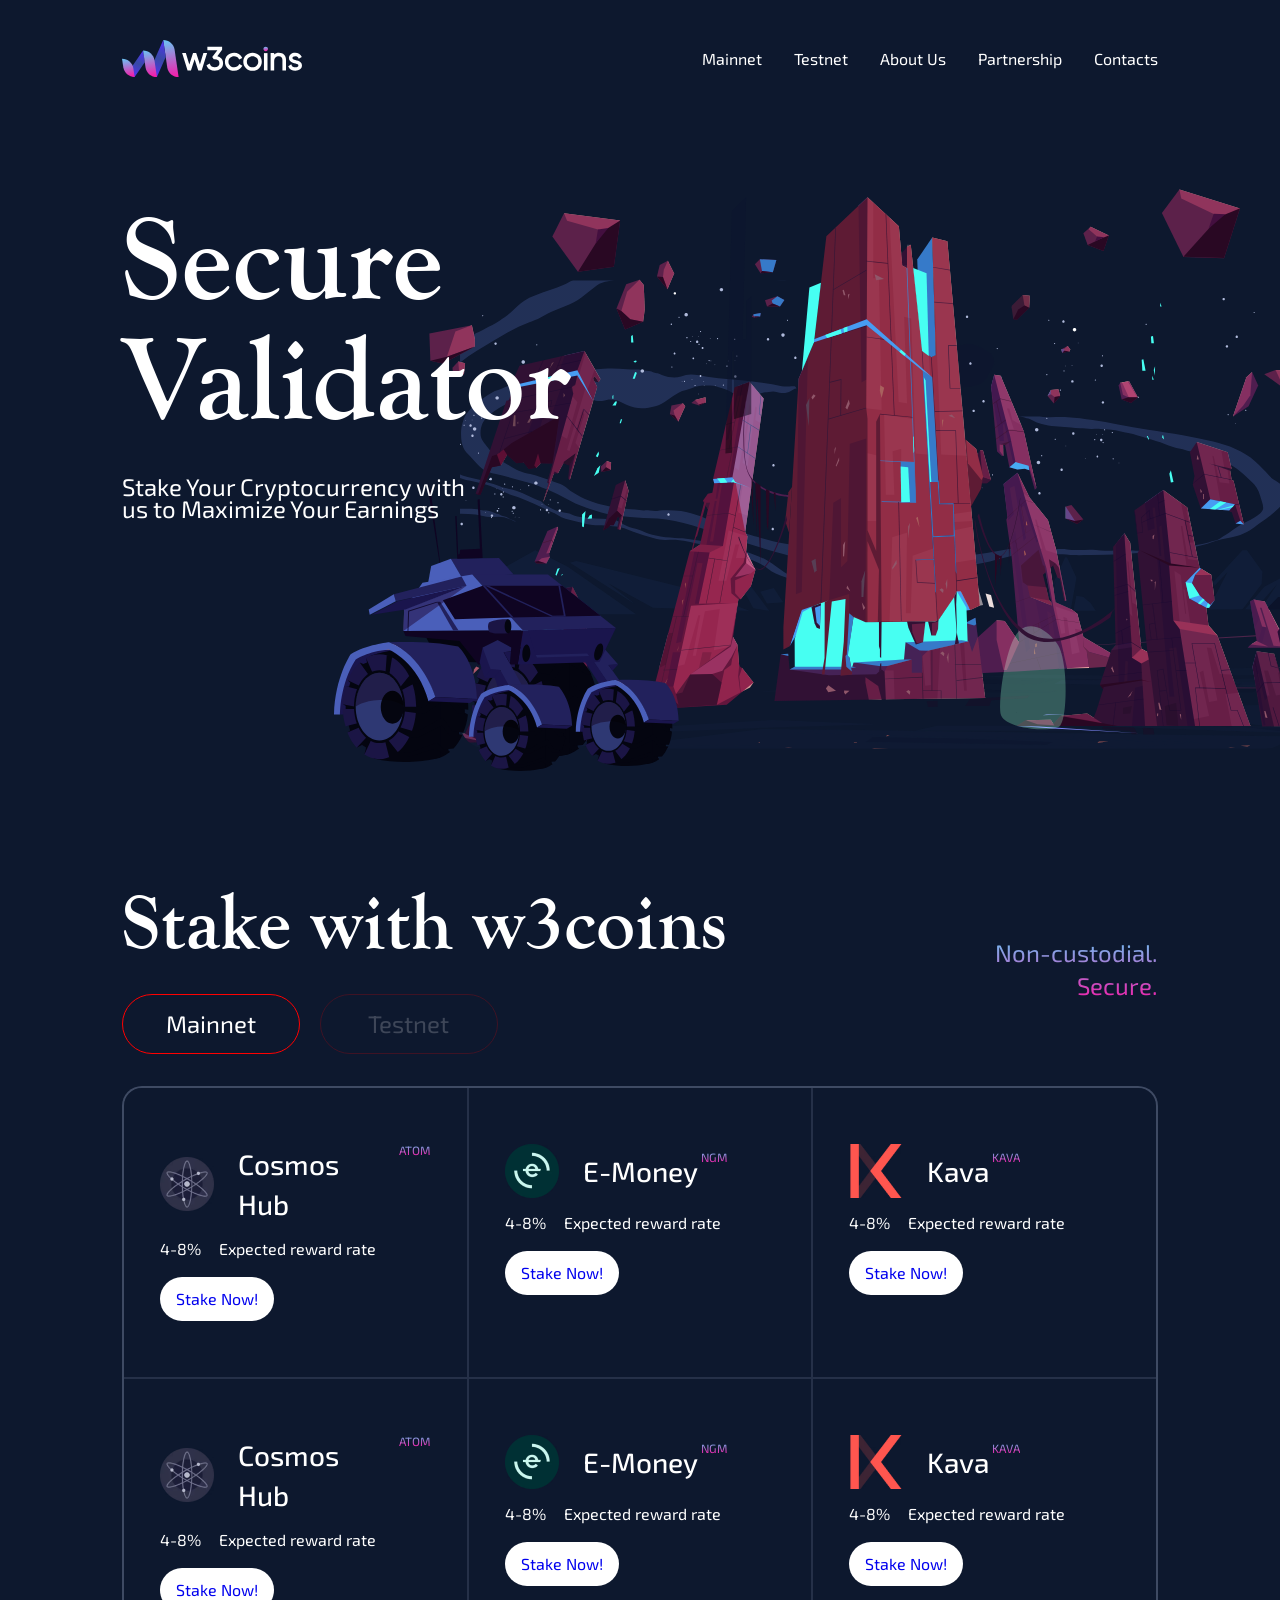
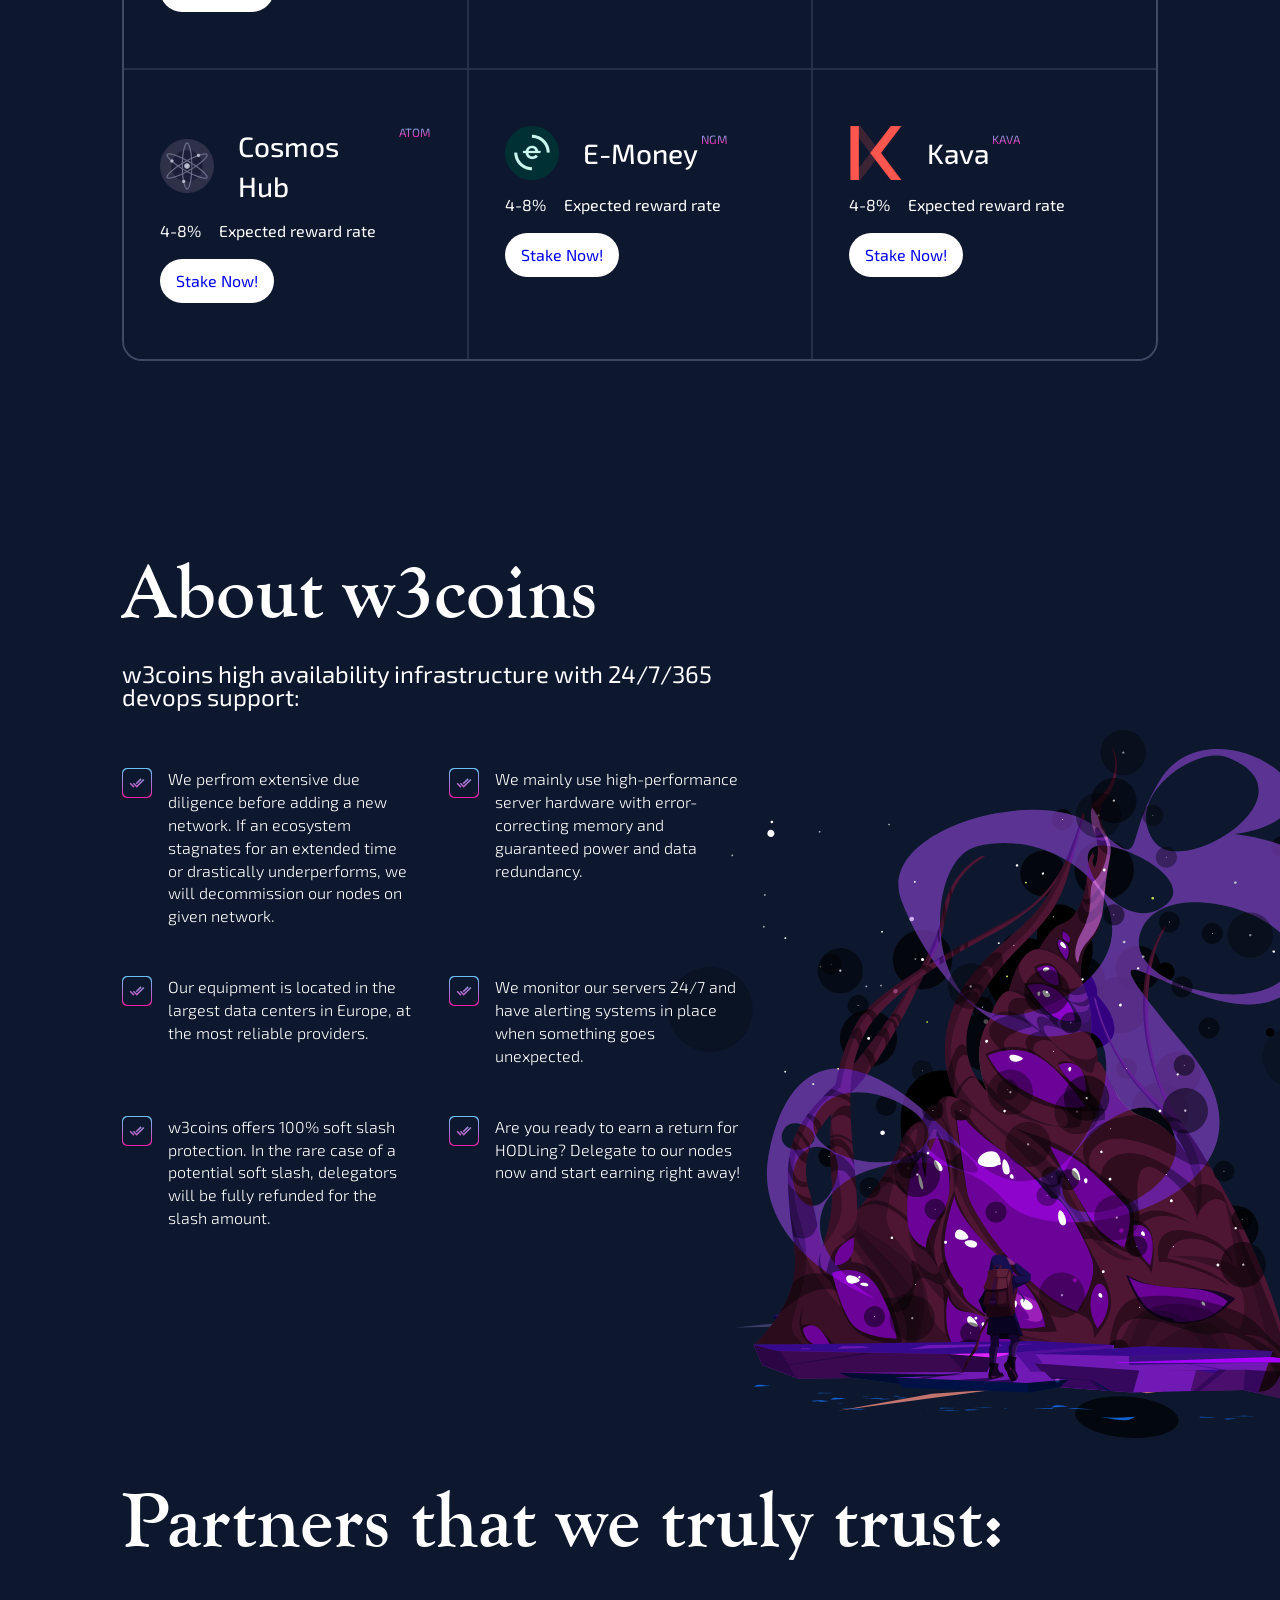
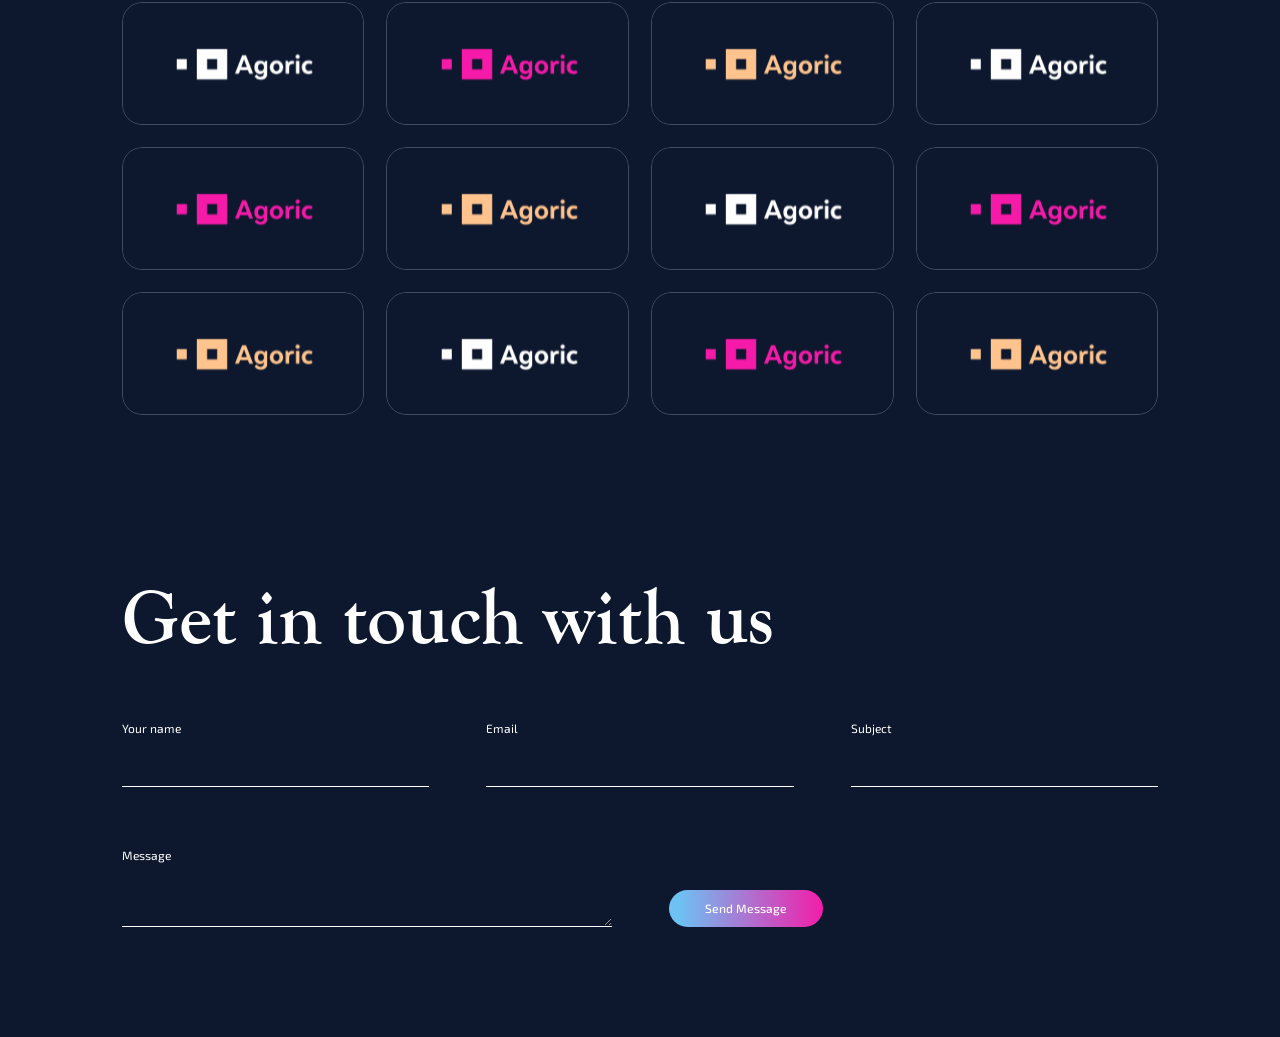
==== index.html @ c24abcc5 "first commit" ====
<!DOCTYPE html>
<html lang="en">

<head>
  <meta charset="UTF-8">
  <meta http-equiv="X-UA-Compatible" content="IE=edge">
  <meta name="viewport" content="width=device-width, initial-scale=1.0">
  <title>w3Coins</title>

  <link rel="stylesheet" href="css/reset.css" />
  <link rel="stylesheet" href="https://unpkg.com/swiper/swiper-bundle.min.css" />
  <link rel="stylesheet" href="css/fonts.css" />
  <link rel="stylesheet" href="css/styles.css" />

  <script defer src="https://unpkg.com/swiper/swiper-bundle.min.js"></script>
  <script defer src="https://cdnjs.cloudflare.com/ajax/libs/gsap/3.11.3/gsap.min.js"></script>
  <script defer src="js/script.js"></script>
</head>

<body>
  <header class="header">
    <div class="_container">
      <div class="header__wrapper">
        <div class="header__item">
          <a href="#" class="logo-link header__logo">
            <img src="./assets/img/logo.svg" alt="logo">
          </a>
        </div>

        <div class="header__item">
          <button class="menu-burger popup-open" data-popup="_popup-menu">
            <span></span>
          </button>

          <nav class="menu">
            <ul class="menu__list">
              <li>
                <a href="#" class="menu__item">
                  Mainnet
                </a>
              </li>
              <li>
                <a href="#" class="menu__item">
                  Testnet
                </a>
              </li>
              <li>
                <a href="#" class="menu__item">
                  About Us
                </a>
              </li>
              <li>
                <a href="#" class="menu__item">
                  Partnership
                </a>
              </li>
              <li>
                <a href="#" class="menu__item">
                  Contacts
                </a>
              </li>
            </ul>
          </nav>
        </div>
      </div>

      <div class="popup popup-burger _popup-menu" data-popupname="_popup-menu" aria-modal="true" role="dialog">
        <div class="popup__scroll">
          <div class="popup__wrapper">
            <button class="popup__close">
              <img src="./assets/img/label-close.svg" alt="close">
            </button>
            <div class="popup__content">
              <nav class="menu menu__mobile">
                <ul class="menu__list">
                  <li>
                    <a href="#" class="menu__item">
                      Mainnet
                    </a>
                  </li>
                  <li>
                    <a href="#" class="menu__item">
                      Testnet
                    </a>
                  </li>
                  <li>
                    <a href="#" class="menu__item">
                      About Us
                    </a>
                  </li>
                  <li>
                    <a href="#" class="menu__item">
                      Partnership
                    </a>
                  </li>
                  <li>
                    <a href="#" class="menu__item">
                      Contacts
                    </a>
                  </li>
                </ul>
              </nav>
            </div>
          </div>
        </div>
      </div>
    </div>
  </header>

  <section class="banner">
    <div class="banner-img">
      <div class="banner-img__rover">
        <svg width="1917" height="459" viewBox="0 0 1917 459" fill="none" xmlns="http://www.w3.org/2000/svg">
          <g id="moon-rover">
            <g id="machine">
              <path id="Vector"
                d="M328.754 234.2C358.332 234.2 382.092 268.142 382.092 309.843C382.092 311.459 382.092 312.914 382.092 314.207L377.243 313.722V319.54L381.607 321.48C380.637 330.693 378.698 339.421 375.304 347.664L368.515 347.179V350.573L373.849 351.058L372.879 352.998C369.485 359.786 365.606 365.605 361.242 370.939L353.484 371.424V373.848L355.423 376.272C347.665 382.576 338.452 385.97 328.754 385.97C320.996 385.97 313.723 383.546 306.934 379.182C304.995 378.212 303.217 376.919 301.601 375.303C293.357 368.029 286.569 358.331 282.205 346.209C281.235 344.27 280.427 342.169 279.781 339.906C277.356 330.693 275.416 320.51 275.416 309.843C275.416 268.142 299.661 234.2 328.754 234.2Z"
                fill="#040510" />
              <path id="Vector_2"
                d="M341.361 384.032C341.361 384.032 297.721 397.124 244.869 385.001L239.05 236.626C239.05 236.626 290.448 215.291 341.361 236.141V384.032Z"
                fill="#040510" />
              <path id="Vector_3"
                d="M200.259 306.933C200.259 297.721 201.714 288.508 204.138 280.749H208.987L210.926 275.416L207.047 272.021C211.411 261.354 217.23 252.626 224.503 246.322L229.837 248.262L235.171 246.322L233.716 239.049C240.02 235.655 246.323 234.2 253.596 234.2C282.69 234.2 306.449 268.142 306.449 309.843C306.449 352.028 282.69 385.97 253.596 385.97C245.353 385.97 238.08 383.546 231.292 379.182L233.716 368.999L227.897 366.09L220.624 369.969C214.805 363.665 210.441 355.907 207.047 347.179L210.442 344.27L208.502 337.481L204.138 338.451C203.815 338.128 203.653 337.805 203.653 337.481C201.713 330.046 200.582 321.965 200.259 313.237H204.138V308.873L200.259 306.933Z"
                fill="#1B1545" />
              <path id="Vector_4"
                d="M253.596 256.991C273.962 256.991 290.448 280.751 290.448 309.844C290.448 339.422 273.962 363.182 253.596 363.182C232.746 363.182 216.26 339.422 216.26 309.844C216.26 280.751 232.746 256.991 253.596 256.991Z"
                fill="#040510" />
              <path id="Vector_5"
                d="M264.749 356.393L279.781 376.273H297.721L301.601 375.303L337.482 361.726L347.665 372.394L353.484 371.424V373.849L355.423 376.273L344.756 378.213L335.058 370.939L306.934 379.182L293.842 383.546H267.174L260.87 357.847L264.749 356.393Z"
                fill="#040510" />
              <path id="Vector_6"
                d="M279.781 339.906L280.265 339.422L300.631 345.24L309.844 344.755L345.24 325.845L359.787 346.21L368.515 347.18V350.574L373.849 351.059L372.879 352.998H355.423L343.786 337.967L309.844 354.938L296.752 354.453L282.205 346.21L277.841 343.786L279.781 339.906Z"
                fill="#040510" />
              <path id="Vector_7"
                d="M288.024 309.845H306.449L319.056 310.814L350.574 283.176L370.939 313.239L377.243 313.724V319.542L381.607 321.482L367.06 320.027L351.059 298.207L319.056 320.027L306.449 319.542L287.539 317.118L288.024 309.845Z"
                fill="#040510" />
              <path id="Vector_8"
                d="M282.205 283.176L296.267 265.235L312.753 268.629L331.179 238.566L365.121 262.326L370.94 262.811L373.849 268.629H367.06L337.482 250.689L319.056 275.903L301.601 277.842L283.66 287.055L282.205 283.176Z"
                fill="#040510" />
              <path id="Vector_9"
                d="M262.325 262.325L263.779 235.657H286.569L282.205 227.413C282.205 227.413 300.631 226.444 322.936 230.323L328.754 231.778L288.024 230.323L291.903 238.566H271.537L267.174 265.235L262.325 262.325Z"
                fill="#040510" />
              <path id="Vector_10"
                d="M229.837 248.263L235.171 246.323L233.716 239.05L243.899 262.809L239.05 265.234L224.503 246.323L229.837 248.263Z"
                fill="#040510" />
              <path id="Vector_11"
                d="M208.987 280.747L210.926 275.414L207.047 272.02L225.958 280.747L223.534 285.112L204.138 280.747H208.987Z"
                fill="#040510" />
              <path id="Vector_12"
                d="M227.897 366.09L220.624 369.969L236.625 352.998L241.959 356.392L231.292 379.182L233.716 368.999L227.897 366.09Z"
                fill="#040510" />
              <path id="Vector_13"
                d="M208.502 337.482L223.049 333.603L225.958 339.421L207.047 347.179L210.442 344.27L208.502 337.482Z"
                fill="#040510" />
              <path id="Vector_14" d="M219.169 309.843V313.237H204.138V308.873L200.259 306.934L219.169 309.843Z"
                fill="#040510" />
              <path id="Vector_15"
                d="M253.596 260.868C272.022 260.868 287.054 282.203 288.024 308.872C288.024 309.195 288.024 309.518 288.024 309.842C288.024 336.995 272.507 359.3 253.596 359.3C234.201 359.3 219.169 336.995 219.169 309.842C219.169 282.688 234.201 260.868 253.596 260.868Z"
                fill="#2E3873" />
              <path id="Vector_16"
                d="M253.596 262.811C271.537 262.811 286.569 283.661 286.569 309.845C286.569 336.029 271.537 357.364 253.596 357.364C235.171 357.364 220.139 336.029 220.139 309.845C220.139 283.661 235.171 262.811 253.596 262.811Z"
                fill="#2E3873" />
              <path id="Vector_17"
                d="M272.022 287.055C281.235 287.055 288.994 297.722 288.994 310.814C288.994 323.906 281.235 335.059 272.022 335.059C262.81 335.059 255.051 323.906 255.051 310.814C255.051 297.722 262.81 287.055 272.022 287.055Z"
                fill="#040510" />
              <path id="Vector_18" style="mix-blend-mode:screen" opacity="0.5"
                d="M279.296 331.661L268.143 351.056C268.143 351.056 249.233 366.088 231.292 343.783L262.325 330.206C262.325 330.206 267.174 336.025 279.296 331.661Z"
                fill="url(#paint0_linear_5_2721)" />
              <g id="Vector_19" style="mix-blend-mode:multiply" opacity="0.5">
                <path
                  d="M253.596 260.868C272.022 260.868 287.054 282.203 288.024 308.872C287.054 307.902 276.386 299.174 253.596 300.144C229.352 301.114 219.169 309.842 219.169 309.842C219.169 282.688 234.201 260.868 253.596 260.868Z"
                  fill="#68134A" />
              </g>
              <path id="Vector_20" d="M185.227 127.041L169.711 100.372L239.535 99.4023L260.87 123.162L185.227 127.041Z"
                fill="#22215C" />
              <path id="Vector_21" d="M185.227 127.042L136.739 134.8L141.103 111.04L169.711 100.373L185.227 127.042Z"
                fill="#4A5FBA" />
              <path id="Vector_22"
                d="M399.548 283.66L360.272 225.959L384.516 221.595L412.64 254.082L398.578 254.567L418.944 283.175L399.548 283.66Z"
                fill="#22215C" />
              <path id="Vector_23" d="M371.909 241.474L398.578 281.234L386.456 284.144L360.272 243.898L371.909 241.474Z"
                fill="#1A154D" />
              <path id="Vector_24" d="M412.64 254.083L404.397 262.811L398.578 254.568L412.64 254.083Z" fill="#1A154D" />
              <path id="Vector_25"
                d="M267.658 287.052L290.933 315.175L202.683 334.086C213.351 274.929 267.658 287.052 267.658 287.052Z"
                fill="url(#paint1_linear_5_2721)" />
              <path id="Vector_26" d="M197.834 213.352L207.047 250.688L151.77 248.748L134.314 215.291L197.834 213.352Z"
                fill="#040510" />
              <path id="Vector_27" d="M274.447 204.625L200.744 123.164H310.814L409.246 200.746L274.447 204.625Z"
                fill="#22215C" />
              <path id="Vector_28"
                d="M274.447 204.625L100.857 205.11L101.827 174.077L128.495 135.286L200.744 123.164L274.447 204.625Z"
                fill="#4A5FBA" />
              <path id="Vector_29" d="M409.246 200.745L385.486 250.204L266.689 254.083L274.447 204.624L409.246 200.745Z"
                fill="#1A154D" />
              <path id="Vector_30"
                d="M100.857 205.108L274.447 204.623L266.689 254.082H209.472L182.318 219.655L103.766 212.381L100.857 205.108Z"
                fill="#0F0422" />
              <path id="Vector_31"
                d="M218.685 254.081L215.775 229.352L237.595 218.199L257.476 229.352L255.536 254.081H218.685Z"
                fill="#040510" />
              <path id="Vector_32"
                d="M220.624 296.268C230.807 290.449 256.991 290.934 256.991 290.934L241.959 358.818H202.683C200.259 340.392 210.442 301.601 220.624 296.268Z"
                fill="#1A154D" />
              <path id="Vector_33"
                d="M298.206 296.265C319.056 296.265 336.513 320.509 336.513 351.057C336.513 352.027 336.513 352.997 336.513 353.966L332.633 353.481V357.361L336.027 358.815C335.058 365.604 333.603 371.907 331.179 377.726H326.815V380.15L330.209 380.635L329.724 381.605C327.461 386.454 324.552 390.818 320.996 394.697L315.662 395.182V396.637L317.117 398.576C311.298 402.94 304.995 405.364 298.206 405.364C292.388 405.364 287.054 403.91 282.205 400.516C280.912 399.869 279.619 398.899 278.326 397.606C272.507 392.757 267.658 385.484 264.264 376.756C263.618 375.463 263.133 374.008 262.809 372.392C260.87 365.604 259.415 358.33 259.415 351.057C259.415 320.509 276.871 296.265 298.206 296.265Z"
                fill="#040510" />
              <path id="Vector_34"
                d="M306.934 403.914C306.934 403.914 275.416 413.612 237.595 404.884L233.231 298.208C233.231 298.208 270.083 282.692 306.934 297.723V403.914Z"
                fill="#040510" />
              <path id="Vector_35"
                d="M205.108 348.633C205.431 341.844 206.401 335.541 208.017 329.722H211.896L213.351 325.843L210.442 323.418C213.351 315.66 217.715 309.357 223.049 304.993L226.928 306.447L230.322 304.993L229.837 299.659C234.04 297.396 238.565 296.265 243.414 296.265C264.749 296.265 282.205 320.509 282.205 351.057C282.205 381.12 264.749 405.364 243.414 405.364C238.08 405.364 232.746 403.91 227.897 400.516L229.837 393.242L225.473 391.303L220.139 394.212C215.775 389.363 212.866 384.029 209.957 377.726L212.866 375.786L211.411 370.452L208.017 371.422C208.017 371.099 208.017 370.776 208.017 370.452C206.401 364.957 205.431 359.139 205.108 352.997H208.017V349.602L205.108 348.633Z"
                fill="#1B1545" />
              <path id="Vector_36"
                d="M243.414 312.753C258.446 312.753 270.083 329.724 270.083 351.059C270.083 371.909 258.446 388.88 243.414 388.88C228.867 388.88 216.745 371.909 216.745 351.059C216.745 329.724 228.867 312.753 243.414 312.753Z"
                fill="#040510" />
              <path id="Vector_37"
                d="M251.657 384.032L262.809 398.579H275.416L278.326 397.609L304.025 388.396L311.298 395.67L315.662 395.185V396.639L317.117 398.579L309.359 400.033L302.085 394.7L282.205 400.518L272.507 403.913H253.596L249.233 385.487L251.657 384.032Z"
                fill="#040510" />
              <path id="Vector_38"
                d="M262.809 372.395L263.294 371.91L277.356 375.789H284.145L309.844 362.212L320.026 377.243L326.815 377.728V380.153L330.209 380.638L329.724 381.607H317.117L308.874 370.94L284.145 383.062H274.932L264.264 376.759L260.87 375.304L262.809 372.395Z"
                fill="#040510" />
              <path id="Vector_39"
                d="M268.628 351.061H282.205L290.933 351.545L313.238 331.665L328.269 353L332.633 353.485V357.364L336.027 358.819L325.36 357.849L313.723 342.333L290.933 357.849H282.205L268.143 355.909L268.628 351.061Z"
                fill="#040510" />
              <path id="Vector_40"
                d="M264.264 331.664L274.447 318.572L286.569 320.997L299.661 299.177L323.905 316.633L328.269 317.118L330.209 320.997H325.36L304.025 307.905L290.933 326.331L278.326 327.785L265.719 334.089L264.264 331.664Z"
                fill="#040510" />
              <path id="Vector_41"
                d="M249.717 316.634L251.172 297.239H267.658L264.264 291.42C264.264 291.42 277.841 290.45 293.842 293.359L298.206 294.329L268.628 293.359L271.053 299.178H256.506L253.597 318.574L249.717 316.634Z"
                fill="#040510" />
              <path id="Vector_42"
                d="M226.928 306.449L230.322 304.994L229.837 299.66L237.11 316.631L233.231 318.571L223.049 304.994L226.928 306.449Z"
                fill="#040510" />
              <path id="Vector_43"
                d="M211.896 329.724L213.351 325.845L210.442 323.421L223.534 329.724L222.079 333.119L208.017 329.724H211.896Z"
                fill="#040510" />
              <path id="Vector_44"
                d="M225.473 391.305L220.139 394.215L231.292 381.607L235.656 384.032L227.897 400.518L229.837 393.245L225.473 391.305Z"
                fill="#040510" />
              <path id="Vector_45"
                d="M211.411 370.457L221.594 368.032L223.534 371.911L209.957 377.73L212.866 375.79L211.411 370.457Z"
                fill="#040510" />
              <path id="Vector_46" d="M218.685 351.061V353.001H208.017V349.607L205.108 348.637L218.685 351.061Z"
                fill="#040510" />
              <path id="Vector_47"
                d="M243.414 315.66C256.991 315.66 268.143 330.692 268.143 349.602C268.466 350.249 268.628 350.734 268.628 351.057C268.628 370.452 257.476 386.454 243.414 386.454C229.837 386.454 218.685 370.452 218.685 351.057C218.685 331.177 229.837 315.66 243.414 315.66Z"
                fill="#2E3873" />
              <path id="Vector_48"
                d="M243.414 316.631C256.991 316.631 267.658 332.147 267.658 351.058C267.658 369.484 256.991 385 243.414 385C230.322 385 219.654 369.484 219.654 351.058C219.654 332.147 230.322 316.631 243.414 316.631Z"
                fill="#2E3873" />
              <path id="Vector_49"
                d="M256.991 334.089C263.779 334.089 269.113 341.847 269.113 351.545C269.113 360.758 263.779 368.516 256.991 368.516C250.202 368.516 244.869 360.758 244.869 351.545C244.869 341.847 250.202 334.089 256.991 334.089Z"
                fill="#040510" />
              <path id="Vector_50"
                d="M241.474 261.838L256.991 286.082L238.565 288.507L233.231 272.991H218.685L211.411 250.686L215.775 229.351L241.474 261.838Z"
                fill="#1A154D" />
              <path id="Vector_51"
                d="M326.33 286.083C326.33 286.083 344.755 304.994 345.725 342.815L302.085 340.875C302.085 340.875 287.054 297.72 253.596 283.659C279.296 282.689 300.631 282.689 326.33 286.083Z"
                fill="#22215C" />
              <path id="Vector_52"
                d="M302.085 340.876L294.812 345.24C284.629 304.509 253.596 290.933 253.596 290.933C231.292 292.872 218.685 301.6 218.685 301.6C202.199 327.784 202.683 358.817 202.683 358.817H195.895C197.35 320.026 213.836 296.266 213.836 296.266C228.867 286.084 253.596 283.659 253.596 283.659C288.508 296.266 302.085 340.876 302.085 340.876Z"
                fill="#4A5FBA" />
              <path id="Vector_53" d="M345.725 342.815L337.967 347.178L294.812 345.239L302.085 340.875L345.725 342.815Z"
                fill="#1A154D" />
              <path id="Vector_54"
                d="M253.596 283.659L241.474 261.839L227.413 260.869L215.775 229.352L237.595 218.199L257.476 229.352L256.991 234.685L246.323 236.14L272.507 283.174L253.596 283.659Z"
                fill="#22215C" />
              <path id="Vector_55" d="M241.474 261.838L233.231 272.99H218.685L227.413 260.868L241.474 261.838Z"
                fill="#1A154D" />
              <g id="Vector_56" style="mix-blend-mode:multiply" opacity="0.5">
                <path
                  d="M243.414 315.66C256.991 315.66 268.143 330.692 268.143 349.602C268.143 349.602 260.385 343.299 243.414 343.784C226.443 344.268 218.685 351.057 218.685 351.057C218.685 331.177 229.837 315.66 243.414 315.66Z"
                  fill="#68134A" />
              </g>
              <path id="Vector_57"
                d="M98.9174 226.444L131.405 265.72L8.72797 291.904C23.7595 209.473 98.9174 226.444 98.9174 226.444Z"
                fill="url(#paint2_linear_5_2721)" />
              <path id="Vector_58"
                d="M33.9423 239.048C48.0041 231.29 84.8556 232.259 84.8556 232.259L63.5207 326.328H8.72807C5.81874 301.114 20.3654 246.806 33.9423 239.048Z"
                fill="#1A154D" />
              <path id="Vector_59"
                d="M141.587 239.05C171.166 239.05 194.925 272.992 194.925 315.177C194.925 316.47 194.925 317.925 194.925 319.541L189.591 319.056V324.39L194.44 326.33C193.471 335.543 191.046 344.755 187.652 352.514L181.348 352.029V355.423L186.197 356.393L185.712 357.847C182.318 364.636 178.439 370.939 173.59 375.788L165.832 376.758V378.698L168.256 381.122C160.013 387.426 151.285 391.305 141.587 391.305C133.829 391.305 126.071 388.88 119.767 384.516C117.828 383.223 115.888 381.768 113.949 380.152C105.706 373.364 99.4021 363.181 94.5532 351.544C93.9067 349.281 93.2603 347.18 92.6138 345.24C89.7045 336.027 88.2497 325.845 88.2497 315.177C88.2497 272.992 112.009 239.05 141.587 239.05Z"
                fill="#040510" />
              <path id="Vector_60"
                d="M154.194 388.882C154.194 388.882 110.555 402.458 57.7018 390.336L51.3983 241.96C51.3983 241.96 102.796 220.14 154.194 240.991V388.882Z"
                fill="#040510" />
              <path id="Vector_61"
                d="M12.6073 311.783C13.0922 302.57 14.5467 293.842 16.9711 285.599L21.82 286.084L23.7597 280.265L19.8806 276.871C24.2446 266.688 30.0632 257.476 37.3365 251.172L42.6701 253.112L48.0041 251.172L46.5495 244.383C52.3681 240.989 59.1566 239.05 65.945 239.05C95.5232 239.05 119.283 272.992 119.283 315.177C119.283 356.878 95.5232 391.305 65.945 391.305C58.1868 391.305 50.9135 388.88 44.125 384.516L46.5495 374.334L40.7308 370.939L32.9724 374.819C27.6386 369 22.7898 361.242 19.3956 352.514L23.2746 349.604L21.3352 342.331L16.4863 343.786C16.4863 343.462 16.4863 342.977 16.4863 342.331C14.2235 334.896 12.9306 326.976 12.6073 318.571H16.9711V313.723L12.6073 311.783Z"
                fill="#1B1545" />
              <path id="Vector_62"
                d="M65.945 262.323C86.3103 262.323 103.281 285.598 103.281 315.176C103.281 344.269 86.3103 368.029 65.945 368.029C45.5797 368.029 29.0933 344.269 29.0933 315.176C29.0933 285.598 45.5797 262.323 65.945 262.323Z"
                fill="#040510" />
              <path id="Vector_63"
                d="M77.0973 361.724L92.6138 381.119L110.554 381.604L113.949 380.149L149.831 367.057L160.013 377.24L165.832 376.755V378.695L168.256 381.119L157.589 383.059L147.406 375.785L119.767 384.513L106.191 388.392H80.0066L73.7031 363.178L77.0973 361.724Z"
                fill="#040510" />
              <path id="Vector_64"
                d="M92.6138 345.241L93.0986 344.271L112.979 350.09H122.677L157.589 330.694L172.62 351.544L181.348 352.029V355.424L186.197 356.393L185.712 357.848H168.256L156.619 342.817L122.677 359.788L109.1 359.303L94.5532 351.544L90.1894 348.635L92.6138 345.241Z"
                fill="#040510" />
              <path id="Vector_65"
                d="M100.372 315.179H119.283L131.405 316.149L162.923 288.025L183.773 318.573L189.591 319.058V324.392L194.44 326.332L179.409 324.877L163.407 303.542L131.405 324.877L119.283 324.392L99.8871 321.968L100.372 315.179Z"
                fill="#040510" />
              <path id="Vector_66"
                d="M95.0383 288.024L109.1 270.568L125.586 273.962L143.527 243.414L177.954 267.174L183.288 268.143L186.197 273.962H179.409L149.831 255.536L131.405 280.75L114.434 282.69L96.4929 291.903L95.0383 288.024Z"
                fill="#040510" />
              <path id="Vector_67"
                d="M74.6729 267.175L76.6123 240.506H98.9173L95.0383 232.263C95.0383 232.263 113.464 231.293 135.284 235.172L141.587 236.627L100.372 235.172L104.251 243.416H84.3707L80.0066 270.084L74.6729 267.175Z"
                fill="#040510" />
              <path id="Vector_68"
                d="M42.6701 253.114L48.0041 251.174L46.5495 244.386L56.732 267.66L51.3984 270.57L37.3365 251.174L42.6701 253.114Z"
                fill="#040510" />
              <path id="Vector_69"
                d="M21.82 286.082L23.7596 280.263L19.8806 276.869L38.3063 285.597L36.3666 290.446L16.9711 285.597L21.82 286.082Z"
                fill="#040510" />
              <path id="Vector_70"
                d="M40.7307 370.938L32.9724 374.817L48.9739 357.846L54.7923 361.725L44.125 384.515L46.5495 374.332L40.7307 370.938Z"
                fill="#040510" />
              <path id="Vector_71"
                d="M21.3352 342.333L35.3968 338.938L38.3063 344.757L19.3955 352.515L23.2746 349.606L21.3352 342.333Z"
                fill="#040510" />
              <path id="Vector_72" d="M31.5178 315.175V318.57H16.9711V313.721L12.6073 311.781L31.5178 315.175Z"
                fill="#040510" />
              <path id="Vector_73"
                d="M65.9449 265.718C84.8556 265.718 99.887 287.053 100.372 313.722C100.372 314.045 100.372 314.53 100.372 315.176C100.372 342.33 84.8556 364.15 65.9449 364.15C47.0343 364.15 31.5177 342.33 31.5177 315.176C31.5177 288.023 47.0343 265.718 65.9449 265.718Z"
                fill="#2E3873" />
              <path id="Vector_74"
                d="M65.945 267.659C84.3707 267.659 99.4021 288.994 99.4021 315.178C99.4021 341.362 84.3707 362.697 65.945 362.697C47.5192 362.697 32.9724 341.362 32.9724 315.178C32.9724 288.994 47.5192 267.659 65.945 267.659Z"
                fill="#2E3873" />
              <path id="Vector_75"
                d="M84.8554 291.903C94.0683 291.903 101.342 302.571 101.342 315.663C101.342 329.24 94.0683 339.907 84.8554 339.907C75.6426 339.907 67.8843 329.24 67.8843 315.663C67.8843 302.571 75.6426 291.903 84.8554 291.903Z"
                fill="#040510" />
              <path id="Vector_76"
                d="M180.378 227.899C180.378 227.899 206.562 251.174 207.532 304.027L147.406 301.117C147.406 301.117 126.556 241.476 80.0065 221.596C115.888 220.626 150.315 221.111 180.378 227.899Z"
                fill="#22215C" />
              <path id="Vector_77"
                d="M147.406 301.116L137.223 307.42C122.677 251.173 80.0065 232.262 80.0065 232.262C48.9737 234.687 31.5177 246.809 31.5177 246.809C8.2431 283.175 8.72793 326.331 8.72793 326.331H0C1.45466 272.023 24.2444 239.051 24.2444 239.051C46.0644 224.989 80.0065 221.595 80.0065 221.595C128.495 239.536 147.406 301.116 147.406 301.116Z"
                fill="#4A5FBA" />
              <path id="Vector_78" d="M207.532 304.023L197.35 309.841L137.223 307.417L147.406 301.113L207.532 304.023Z"
                fill="#1A154D" />
              <g id="Vector_79" style="mix-blend-mode:multiply" opacity="0.5">
                <path
                  d="M65.9449 265.718C84.8556 265.718 99.887 287.053 100.372 313.722C99.887 313.237 89.2196 304.509 65.9449 305.479C42.1854 306.448 31.5177 315.176 31.5177 315.176C31.5177 288.023 47.0343 265.718 65.9449 265.718Z"
                  fill="#68134A" />
              </g>
              <path id="Vector_80"
                d="M422.338 279.778L445.612 307.902L357.363 326.812C368.515 267.656 422.338 279.778 422.338 279.778Z"
                fill="url(#paint3_linear_5_2721)" />
              <path id="Vector_81"
                d="M375.303 288.994C385.486 283.175 412.155 283.66 412.155 283.66L396.638 351.545H357.363C355.423 333.604 365.606 294.328 375.303 288.994Z"
                fill="#1A154D" />
              <path id="Vector_82"
                d="M452.886 288.992C474.221 288.992 491.192 313.237 491.192 343.784C491.192 344.754 491.192 345.724 491.192 346.694L487.798 346.209V350.088L490.707 351.543C490.06 358.331 488.606 364.635 486.343 370.453H481.494V372.878L485.373 373.363L484.403 374.333C482.141 379.505 479.393 383.869 476.16 387.424L470.342 387.909V389.364L471.796 391.304C466.462 395.668 459.674 398.092 452.886 398.092C447.552 398.092 442.218 396.637 437.369 393.243C435.753 392.597 434.298 391.627 433.005 390.334C427.186 385.485 422.338 378.212 419.428 369.484C418.782 368.191 418.135 366.736 417.489 365.12C415.549 358.331 414.579 351.058 414.579 343.784C414.579 313.237 431.551 288.992 452.886 288.992Z"
                fill="#040510" />
              <path id="Vector_83"
                d="M462.098 396.64C462.098 396.64 430.581 406.338 392.759 397.61L387.911 290.935C387.911 290.935 425.247 275.418 462.098 290.45V396.64Z"
                fill="#040510" />
              <path id="Vector_84"
                d="M360.272 341.36C360.595 334.572 361.565 328.268 363.181 322.449H366.576L368.03 318.57L365.606 316.146C368.515 308.388 372.879 302.084 377.728 297.72L381.607 299.175L385.486 297.72L384.516 292.386C389.042 290.124 393.729 288.992 398.578 288.992C419.913 288.992 436.884 313.237 436.884 343.784C436.884 373.848 419.913 398.092 398.578 398.092C392.759 398.092 387.426 396.637 382.577 393.728L384.516 385.97L380.152 384.03L374.818 386.94C370.939 382.091 367.545 376.757 365.121 370.453L367.545 368.514L366.576 363.18L363.181 364.15C362.858 363.827 362.696 363.503 362.696 363.18C361.403 357.685 360.595 351.866 360.272 345.724H363.181V342.815L360.272 341.36Z"
                fill="#1B1545" />
              <path id="Vector_85"
                d="M398.578 305.479C413.125 305.479 425.247 322.451 425.247 343.786C425.247 364.636 413.125 381.607 398.578 381.607C384.032 381.607 371.909 364.636 371.909 343.786C371.909 322.451 384.032 305.479 398.578 305.479Z"
                fill="#040510" />
              <path id="Vector_86"
                d="M406.821 377.242L417.489 391.304H430.581L433.005 390.334L459.189 381.121L466.463 388.395L470.342 387.91V389.364L471.796 391.304L464.523 392.759L457.25 387.425L437.369 393.243L427.672 396.638H408.761L403.912 378.212L406.821 377.242Z"
                fill="#040510" />
              <path id="Vector_87"
                d="M417.489 365.121L417.974 364.636L432.52 368.515H439.309L464.523 354.938L475.19 369.97L481.494 370.455V372.879L485.373 373.364L484.403 374.334H472.281L463.553 363.666L439.309 375.789H429.611L419.428 369.485L416.034 368.03L417.489 365.121Z"
                fill="#040510" />
              <path id="Vector_88"
                d="M423.307 343.788H436.884L445.612 344.273L468.402 324.393L483.434 345.728L487.798 346.213V350.092L490.707 351.546L480.524 350.577L468.887 335.06L445.612 350.577H436.884L423.307 348.637V343.788Z"
                fill="#040510" />
              <path id="Vector_89"
                d="M419.428 324.391L429.611 311.299L441.248 313.723L454.34 291.903L479.069 309.359L482.949 309.844L485.373 313.723H480.524L459.189 300.631L445.612 319.057L433.49 320.512L420.398 326.815L419.428 324.391Z"
                fill="#040510" />
              <path id="Vector_90"
                d="M404.882 309.361L406.336 289.965H422.338L419.428 284.146C419.428 284.146 432.52 283.177 448.522 286.086L452.886 287.056L423.307 286.086L426.217 291.905H411.67L408.761 311.3L404.882 309.361Z"
                fill="#040510" />
              <path id="Vector_91"
                d="M381.607 299.175L385.486 297.72L384.516 292.387L391.79 309.358L387.911 311.297L377.728 297.72L381.607 299.175Z"
                fill="#040510" />
              <path id="Vector_92"
                d="M366.576 322.451L368.03 318.572L365.606 316.147L378.698 322.451L377.243 325.845L363.181 322.451H366.576Z"
                fill="#040510" />
              <path id="Vector_93"
                d="M380.152 384.032L374.819 386.941L386.456 374.334L390.335 377.243L382.577 393.73L384.516 385.971L380.152 384.032Z"
                fill="#040510" />
              <path id="Vector_94"
                d="M366.576 363.183L376.758 360.759L378.698 364.638L365.121 370.457L367.545 368.517L366.576 363.183Z"
                fill="#040510" />
              <path id="Vector_95" d="M373.849 343.788V345.727H363.181V342.818L360.272 341.363L373.849 343.788Z"
                fill="#040510" />
              <path id="Vector_96"
                d="M398.578 308.387C412.155 308.387 422.822 323.418 423.307 342.329C423.307 342.975 423.307 343.46 423.307 343.783C423.307 363.179 412.155 379.18 398.578 379.18C385.001 379.18 373.849 363.179 373.849 343.783C373.849 323.903 385.001 308.387 398.578 308.387Z"
                fill="#2E3873" />
              <path id="Vector_97"
                d="M398.578 309.358C411.67 309.358 422.338 324.875 422.338 343.785C422.338 362.211 411.67 377.728 398.578 377.728C385.486 377.728 374.819 362.211 374.819 343.785C374.819 324.875 385.486 309.358 398.578 309.358Z"
                fill="#2E3873" />
              <path id="Vector_98"
                d="M412.155 326.816C418.459 326.816 424.277 334.575 424.277 344.272C424.277 353.485 418.459 361.243 412.155 361.243C405.367 361.243 400.033 353.485 400.033 344.272C400.033 334.575 405.367 326.816 412.155 326.816Z"
                fill="#040510" />
              <path id="Vector_99"
                d="M481.009 280.749C481.009 280.749 499.92 297.72 500.405 335.541L457.25 333.602C457.25 333.602 442.218 290.447 408.761 276.385C434.46 275.415 459.189 275.9 481.009 280.749Z"
                fill="#22215C" />
              <path id="Vector_100"
                d="M457.25 333.603L449.976 337.967C439.309 297.236 408.761 283.659 408.761 283.659C386.456 285.599 373.849 294.327 373.849 294.327C357.363 320.511 357.363 351.543 357.363 351.543H351.059C352.029 312.752 368.515 288.993 368.515 288.993C384.031 278.81 408.761 276.386 408.761 276.386C443.188 288.993 457.25 333.603 457.25 333.603Z"
                fill="#4A5FBA" />
              <path id="Vector_101" d="M500.405 335.542L493.131 339.906L449.976 337.967L457.25 333.603L500.405 335.542Z"
                fill="#1A154D" />
              <g id="Vector_102" style="mix-blend-mode:multiply" opacity="0.5">
                <path
                  d="M398.578 308.387C412.155 308.387 422.822 323.418 423.307 342.329C422.822 342.329 415.064 336.025 398.578 336.51C381.122 337.48 373.849 343.783 373.849 343.783C373.849 323.903 385.001 308.387 398.578 308.387Z"
                  fill="#68134A" />
              </g>
              <path id="Vector_103" d="M89.7043 161.953L86.7951 151.77L185.227 126.071L192.501 139.648L89.7043 161.953Z"
                fill="#22215C" />
              <path id="Vector_104" d="M89.7043 161.952L51.8831 181.833L50.4285 174.074L86.7951 151.77L89.7043 161.952Z"
                fill="#4A5FBA" />
              <path id="Vector_105" d="M256.991 234.688L255.536 252.629L246.323 236.143L256.991 234.688Z"
                fill="#1A154D" />
              <path id="Vector_106" d="M173.105 204.621L149.345 162.921H154.194L180.863 204.621H173.105Z"
                fill="#22215C" />
              <path id="Vector_107"
                d="M149.831 163.891L109.1 176.983L108.13 205.106H106.675L107.645 176.013L149.346 162.921L149.831 163.891Z"
                fill="#1A154D" />
              <path id="Vector_108" d="M401.972 201.229L367.545 238.08L292.873 240.02L281.72 204.138L401.972 201.229Z"
                fill="#1A154D" />
              <path id="Vector_109"
                d="M367.545 238.079L370.455 241.473L294.812 243.898L292.873 240.019L367.545 238.079Z" fill="#22215C" />
              <path id="Vector_110" d="M331.664 139.647L386.941 183.287H383.062L328.269 139.647H331.664Z"
                fill="#22215C" />
              <g id="Vector_111" style="mix-blend-mode:multiply" opacity="0.5">
                <path d="M192.501 139.647L100.857 205.107L101.827 174.074L192.501 139.647Z" fill="#68134A" />
              </g>
              <path id="Vector_112"
                d="M178.924 100.371L176.014 38.3054H177.954L180.378 94.0675L182.318 93.5827L183.288 87.2791L211.896 85.8245L208.502 14.5459L211.411 13.5762L215.775 99.4013L178.924 100.371Z"
                fill="#0F0422" />
              <path id="Vector_113" d="M153.225 106.19L136.739 0H140.133L154.194 106.19H153.225Z" fill="#0F0422" />
              <path id="Vector_114"
                d="M252.627 208.5C233.231 210.44 225.473 206.561 225.473 206.561C221.594 198.317 224.988 192.984 224.988 192.984C235.171 187.165 252.627 188.135 252.627 188.135V208.5Z"
                fill="#1B1545" />
              <path id="Vector_115"
                d="M252.627 188.137C255.536 188.137 257.476 192.501 257.476 198.319C257.476 204.138 255.536 208.502 252.627 208.502C250.202 208.502 247.778 204.138 247.778 198.319C247.778 192.501 250.202 188.137 252.627 188.137Z"
                fill="#040510" />
              <path id="Vector_116"
                d="M279.78 224.99C283.175 225.475 285.114 231.294 285.114 238.082C284.629 244.871 281.72 250.204 278.326 250.204C275.417 250.204 272.992 244.386 273.477 237.597C273.962 230.324 276.871 224.99 279.78 224.99Z"
                fill="#040510" />
              <path id="Vector_117"
                d="M387.911 223.532C390.82 224.502 391.79 230.805 389.85 237.109C387.911 243.897 384.032 248.746 381.122 247.776C377.728 246.806 376.758 240.503 378.698 234.199C380.637 227.411 384.516 222.562 387.911 223.532Z"
                fill="#040510" />
              <path id="Vector_118"
                d="M192.501 139.647L103.766 174.074L54.7923 181.833L92.1287 161.952L192.501 139.647Z" fill="#1A154D" />
            </g>
            <g id="window">
              <path id="Vector_119"
                d="M386.941 183.287L257.476 185.712L175.53 188.136L158.074 160.498L215.775 139.647H331.664L386.941 183.287Z"
                fill="#0F0422" />
              <path id="Vector_120"
                d="M328.269 139.647L336.513 184.257L316.147 184.742L219.169 139.647H224.503L317.602 183.287L333.603 182.802L325.845 139.647H328.269Z"
                fill="#22215C" />
              <path id="Vector_121" d="M219.17 139.647L260.87 185.712H257.476L215.775 139.647H219.17Z" fill="#22215C" />
            </g>
            <g id="light">
              <path id="Vector_122" style="mix-blend-mode:screen"
                d="M1956.04 433.974L1600.62 458.703L612.899 430.095L950.866 407.79L1956.04 433.974Z"
                fill="url(#paint4_linear_5_2721)" />
              <g id="Vector_123" style="mix-blend-mode:screen">
                <path
                  d="M326.33 286.082L266.688 290.446L253.596 283.658C253.596 283.658 292.872 281.718 326.33 286.082Z"
                  fill="#9D5400" />
              </g>
              <g id="Vector_124" style="mix-blend-mode:screen">
                <path
                  d="M408.761 276.388C408.761 276.388 430.581 272.993 481.009 280.752L413.61 278.812L408.761 276.388Z"
                  fill="#9D5400" />
              </g>
              <path id="Vector_125" style="mix-blend-mode:screen" opacity="0.5"
                d="M385.486 226.444L1280.1 446.099L727.817 432.037L380.153 244.385L385.486 226.444Z"
                fill="url(#paint5_linear_5_2721)" />
              <path id="Vector_126" style="mix-blend-mode:screen"
                d="M278.326 228.38L1176.34 449.004L624.051 434.942L276.386 247.29L278.326 228.38Z"
                fill="url(#paint6_linear_5_2721)" />
              <path id="Vector_127"
                d="M385.486 226.442C387.91 226.926 388.395 231.775 386.941 236.624C385.486 241.473 382.577 244.867 380.152 244.382C378.213 243.897 377.243 239.049 378.698 234.2C380.152 229.351 383.062 225.472 385.486 226.442Z"
                fill="white" />
              <path id="Vector_128"
                d="M278.326 228.38C280.75 228.38 282.205 232.744 282.205 238.078C281.72 242.927 279.78 247.29 277.356 247.29C274.932 246.806 272.992 242.442 273.477 237.593C273.477 232.259 275.901 228.38 278.326 228.38Z"
                fill="white" />
              <path id="Vector_129"
                d="M253.112 190.561C255.051 190.561 256.991 193.955 256.991 198.319C256.991 202.683 255.051 206.077 253.112 206.077C251.172 206.077 249.717 202.683 249.717 198.319C249.717 193.955 251.172 190.561 253.112 190.561Z"
                fill="white" />
              <path id="Vector_130"
                d="M386.941 183.287L257.476 185.712L175.53 188.136L158.074 160.498L215.775 139.647H331.664L386.941 183.287Z"
                fill="#FFD44C" />
              <path id="Vector_131"
                d="M328.269 139.647L336.513 184.257L316.147 184.742L219.169 139.647H224.503L317.602 183.287L333.603 182.802L325.845 139.647H328.269Z"
                fill="#22215C" />
              <path id="Vector_132" d="M219.17 139.647L260.87 185.712H257.476L215.775 139.647H219.17Z" fill="#22215C" />
            </g>
          </g>
          <defs>
            <linearGradient id="paint0_linear_5_2721" x1="28851.3" y1="10860.8" x2="28782.1" y2="11083.6"
              gradientUnits="userSpaceOnUse">
              <stop stop-color="white" />
              <stop offset="1" />
            </linearGradient>
            <linearGradient id="paint1_linear_5_2721" x1="52517.1" y1="19432.5" x2="52517.1" y2="19908.3"
              gradientUnits="userSpaceOnUse">
              <stop stop-color="#FFA770" />
              <stop offset="1" stop-color="#E58B95" />
            </linearGradient>
            <linearGradient id="paint2_linear_5_2721" x1="68462.5" y1="26036.4" x2="68462.5" y2="26959.7"
              gradientUnits="userSpaceOnUse">
              <stop stop-color="#FFA770" />
              <stop offset="1" stop-color="#E58B95" />
            </linearGradient>
            <linearGradient id="paint3_linear_5_2721" x1="55487" y1="19353.2" x2="55487" y2="19828.9"
              gradientUnits="userSpaceOnUse">
              <stop stop-color="#FFA770" />
              <stop offset="1" stop-color="#E58B95" />
            </linearGradient>
            <linearGradient id="paint4_linear_5_2721" x1="1.26478e+06" y1="22504.1" x2="892727" y2="22504.1"
              gradientUnits="userSpaceOnUse">
              <stop />
              <stop offset="1" stop-color="#813D40" />
            </linearGradient>
            <linearGradient id="paint5_linear_5_2721" x1="721962" y1="94985.3" x2="554931" y2="94985.3"
              gradientUnits="userSpaceOnUse">
              <stop />
              <stop offset="1" stop-color="#813D40" />
            </linearGradient>
            <linearGradient id="paint6_linear_5_2721" x1="702599" y1="95538" x2="535568" y2="95538"
              gradientUnits="userSpaceOnUse">
              <stop />
              <stop offset="1" stop-color="#813D40" />
            </linearGradient>
          </defs>
        </svg>

      </div>
      <div class="banner-img__main">
        <img src="./assets/img/img-banner-bg.svg" alt="tower">
      </div>
    </div>

    <div class="_container banner__container">
      <div class="banner__wrapper">

        <div class="banner__title__container">
          <h1 class="banner__title">
            Secure Validator
          </h1>
        </div>

        <div class="banner__subtitle">
          <p>
            Stake Your Cryptocurrency with us to Maximize Your Earnings
          </p>
        </div>
      </div>
    </div>
  </section>

  <section class="stake">
    <div class="_container">
      <div class="stake__wrapper">
        <div class="separate stake__separate">

          <div class="separate-header">

            <div class="separate-header__item">
              <div class="separate__title__container">
                <h2 class="separate__title">
                  Stake with w3coins
                </h2>
              </div>

              <div class="separate__subtitle _mobile">
                <p>
                  Non-custodial. <span></span>
                  Secure.
                </p>
              </div>

              <div class="separate-header__btn__container">
                <button class="_btn separate-bullet">
                  Mainnet
                </button>

                <button class="_btn _reverse separate-bullet">
                  Testnet
                </button>
              </div>
            </div>

            <div class="separate-header__item">
              <div class="separate__subtitle">
                <p>
                  Non-custodial. <span></span>
                  Secure.
                </p>
              </div>
            </div>
          </div>

          <div class="separate__main">
            <div class="separate-slider swiper">
              <div class="swiper-wrapper">

                <div class="swiper-slide">
                  <div class="separate-slider__item">
                    <ul data-table class="stake-table">

                      <li class="stake-table__item">
                        <div class="stake-info">

                          <div class="stake-info__header">
                            <div class="stake-info__label">
                              <img src="./assets/img/label-stake-info-1.png" alt="stake-1">
                            </div>
                            <div class="stake-info__title__container">
                              <p class="stake-info__title">
                                Cosmos Hub
                              </p>
                              <p class="stake-info__mark">
                                ATOM
                              </p>
                            </div>
                          </div>

                          <div class="stake-info__main">
                            <div class="stake-info__percent">
                              <p>
                                4-8%
                              </p>
                            </div>
                            <div class="stake-info__description">
                              <p>
                                Expected reward rate
                              </p>
                            </div>
                            <div class="stake-info__button__container">
                              <a href="#" class="_btn stake-info__button">
                                Stake Now!
                              </a>
                            </div>
                          </div>
                        </div>
                      </li>

                      <li class="stake-table__item">
                        <div class="stake-info">

                          <div class="stake-info__header">
                            <div class="stake-info__label">
                              <img src="./assets/img/label-stake-info-2.png" alt="stake-2">
                            </div>
                            <div class="stake-info__title__container">
                              <p class="stake-info__title">
                                E-Money
                              </p>
                              <p class="stake-info__mark">
                                NGM
                              </p>
                            </div>
                          </div>

                          <div class="stake-info__main">
                            <div class="stake-info__percent">
                              <p>
                                4-8%
                              </p>
                            </div>
                            <div class="stake-info__description">
                              <p>
                                Expected reward rate
                              </p>
                            </div>
                            <div class="stake-info__button__container">
                              <a href="#" class="_btn stake-info__button">
                                Stake Now!
                              </a>
                            </div>
                          </div>
                        </div>
                      </li>

                      <li class="stake-table__item">
                        <div class="stake-info">

                          <div class="stake-info__header">
                            <div class="stake-info__label">
                              <img src="./assets/img/label-stake-info-3.png" alt="stake-3">
                            </div>
                            <div class="stake-info__title__container">
                              <p class="stake-info__title">
                                Kava
                              </p>
                              <p class="stake-info__mark">
                                KAVA
                              </p>
                            </div>
                          </div>

                          <div class="stake-info__main">
                            <div class="stake-info__percent">
                              <p>
                                4-8%
                              </p>
                            </div>
                            <div class="stake-info__description">
                              <p>
                                Expected reward rate
                              </p>
                            </div>
                            <div class="stake-info__button__container">
                              <a href="#" class="_btn stake-info__button">
                                Stake Now!
                              </a>
                            </div>
                          </div>
                        </div>
                      </li>

                      <li class="stake-table__item">
                        <div class="stake-info">

                          <div class="stake-info__header">
                            <div class="stake-info__label">
                              <img src="./assets/img/label-stake-info-1.png" alt="stake-1">
                            </div>
                            <div class="stake-info__title__container">
                              <p class="stake-info__title">
                                Cosmos Hub
                              </p>
                              <p class="stake-info__mark">
                                ATOM
                              </p>
                            </div>
                          </div>

                          <div class="stake-info__main">
                            <div class="stake-info__percent">
                              <p>
                                4-8%
                              </p>
                            </div>
                            <div class="stake-info__description">
                              <p>
                                Expected reward rate
                              </p>
                            </div>
                            <div class="stake-info__button__container">
                              <a href="#" class="_btn stake-info__button">
                                Stake Now!
                              </a>
                            </div>
                          </div>
                        </div>
                      </li>

                      <li class="stake-table__item">
                        <div class="stake-info">

                          <div class="stake-info__header">
                            <div class="stake-info__label">
                              <img src="./assets/img/label-stake-info-2.png" alt="stake-2">
                            </div>
                            <div class="stake-info__title__container">
                              <p class="stake-info__title">
                                E-Money
                              </p>
                              <p class="stake-info__mark">
                                NGM
                              </p>
                            </div>
                          </div>

                          <div class="stake-info__main">
                            <div class="stake-info__percent">
                              <p>
                                4-8%
                              </p>
                            </div>
                            <div class="stake-info__description">
                              <p>
                                Expected reward rate
                              </p>
                            </div>
                            <div class="stake-info__button__container">
                              <a href="#" class="_btn stake-info__button">
                                Stake Now!
                              </a>
                            </div>
                          </div>
                        </div>
                      </li>

                      <li class="stake-table__item">
                        <div class="stake-info">

                          <div class="stake-info__header">
                            <div class="stake-info__label">
                              <img src="./assets/img/label-stake-info-3.png" alt="stake-3">
                            </div>
                            <div class="stake-info__title__container">
                              <p class="stake-info__title">
                                Kava
                              </p>
                              <p class="stake-info__mark">
                                KAVA
                              </p>
                            </div>
                          </div>

                          <div class="stake-info__main">
                            <div class="stake-info__percent">
                              <p>
                                4-8%
                              </p>
                            </div>
                            <div class="stake-info__description">
                              <p>
                                Expected reward rate
                              </p>
                            </div>
                            <div class="stake-info__button__container">
                              <a href="#" class="_btn stake-info__button">
                                Stake Now!
                              </a>
                            </div>
                          </div>
                        </div>
                      </li>

                      <li class="stake-table__item">
                        <div class="stake-info">

                          <div class="stake-info__header">
                            <div class="stake-info__label">
                              <img src="./assets/img/label-stake-info-1.png" alt="stake-1">
                            </div>
                            <div class="stake-info__title__container">
                              <p class="stake-info__title">
                                Cosmos Hub
                              </p>
                              <p class="stake-info__mark">
                                ATOM
                              </p>
                            </div>
                          </div>

                          <div class="stake-info__main">
                            <div class="stake-info__percent">
                              <p>
                                4-8%
                              </p>
                            </div>
                            <div class="stake-info__description">
                              <p>
                                Expected reward rate
                              </p>
                            </div>
                            <div class="stake-info__button__container">
                              <a href="#" class="_btn stake-info__button">
                                Stake Now!
                              </a>
                            </div>
                          </div>
                        </div>
                      </li>

                      <li class="stake-table__item">
                        <div class="stake-info">

                          <div class="stake-info__header">
                            <div class="stake-info__label">
                              <img src="./assets/img/label-stake-info-2.png" alt="stake-2">
                            </div>
                            <div class="stake-info__title__container">
                              <p class="stake-info__title">
                                E-Money
                              </p>
                              <p class="stake-info__mark">
                                NGM
                              </p>
                            </div>
                          </div>

                          <div class="stake-info__main">
                            <div class="stake-info__percent">
                              <p>
                                4-8%
                              </p>
                            </div>
                            <div class="stake-info__description">
                              <p>
                                Expected reward rate
                              </p>
                            </div>
                            <div class="stake-info__button__container">
                              <a href="#" class="_btn stake-info__button">
                                Stake Now!
                              </a>
                            </div>
                          </div>
                        </div>
                      </li>

                      <li class="stake-table__item">
                        <div class="stake-info">

                          <div class="stake-info__header">
                            <div class="stake-info__label">
                              <img src="./assets/img/label-stake-info-3.png" alt="stake-3">
                            </div>
                            <div class="stake-info__title__container">
                              <p class="stake-info__title">
                                Kava
                              </p>
                              <p class="stake-info__mark">
                                KAVA
                              </p>
                            </div>
                          </div>

                          <div class="stake-info__main">
                            <div class="stake-info__percent">
                              <p>
                                4-8%
                              </p>
                            </div>
                            <div class="stake-info__description">
                              <p>
                                Expected reward rate
                              </p>
                            </div>
                            <div class="stake-info__button__container">
                              <a href="#" class="_btn stake-info__button">
                                Stake Now!
                              </a>
                            </div>
                          </div>
                        </div>
                      </li>
                    </ul>
                  </div>
                </div>

                <div class="swiper-slide">
                  <div class="separate-slider__item">
                    <ul data-table class="stake-table">

                      <li class="stake-table__item">
                        <div class="stake-info">

                          <div class="stake-info__header">
                            <div class="stake-info__label">
                              <img src="./assets/img/label-stake-info-2.png" alt="stake-1">
                            </div>
                            <div class="stake-info__title__container">
                              <p class="stake-info__title">
                                Cosmos Hub
                              </p>
                              <p class="stake-info__mark">
                                ATOM
                              </p>
                            </div>
                          </div>

                          <div class="stake-info__main">
                            <div class="stake-info__percent">
                              <p>
                                4-8%
                              </p>
                            </div>
                            <div class="stake-info__description">
                              <p>
                                Expected reward rate
                              </p>
                            </div>
                            <div class="stake-info__button__container">
                              <a href="#" class="_btn stake-info__button">
                                Stake Now!
                              </a>
                            </div>
                          </div>
                        </div>
                      </li>

                      <li class="stake-table__item">
                        <div class="stake-info">

                          <div class="stake-info__header">
                            <div class="stake-info__label">
                              <img src="./assets/img/label-stake-info-2.png" alt="stake-2">
                            </div>
                            <div class="stake-info__title__container">
                              <p class="stake-info__title">
                                E-Money
                              </p>
                              <p class="stake-info__mark">
                                NGM
                              </p>
                            </div>
                          </div>

                          <div class="stake-info__main">
                            <div class="stake-info__percent">
                              <p>
                                4-8%
                              </p>
                            </div>
                            <div class="stake-info__description">
                              <p>
                                Expected reward rate
                              </p>
                            </div>
                            <div class="stake-info__button__container">
                              <a href="#" class="_btn stake-info__button">
                                Stake Now!
                              </a>
                            </div>
                          </div>
                        </div>
                      </li>

                      <li class="stake-table__item">
                        <div class="stake-info">

                          <div class="stake-info__header">
                            <div class="stake-info__label">
                              <img src="./assets/img/label-stake-info-3.png" alt="stake-3">
                            </div>
                            <div class="stake-info__title__container">
                              <p class="stake-info__title">
                                Kava
                              </p>
                              <p class="stake-info__mark">
                                KAVA
                              </p>
                            </div>
                          </div>

                          <div class="stake-info__main">
                            <div class="stake-info__percent">
                              <p>
                                4-8%
                              </p>
                            </div>
                            <div class="stake-info__description">
                              <p>
                                Expected reward rate
                              </p>
                            </div>
                            <div class="stake-info__button__container">
                              <a href="#" class="_btn stake-info__button">
                                Stake Now!
                              </a>
                            </div>
                          </div>
                        </div>
                      </li>

                      <li class="stake-table__item">
                        <div class="stake-info">

                          <div class="stake-info__header">
                            <div class="stake-info__label">
                              <img src="./assets/img/label-stake-info-1.png" alt="stake-1">
                            </div>
                            <div class="stake-info__title__container">
                              <p class="stake-info__title">
                                Cosmos Hub
                              </p>
                              <p class="stake-info__mark">
                                ATOM
                              </p>
                            </div>
                          </div>

                          <div class="stake-info__main">
                            <div class="stake-info__percent">
                              <p>
                                4-8%
                              </p>
                            </div>
                            <div class="stake-info__description">
                              <p>
                                Expected reward rate
                              </p>
                            </div>
                            <div class="stake-info__button__container">
                              <a href="#" class="_btn stake-info__button">
                                Stake Now!
                              </a>
                            </div>
                          </div>
                        </div>
                      </li>

                      <li class="stake-table__item">
                        <div class="stake-info">

                          <div class="stake-info__header">
                            <div class="stake-info__label">
                              <img src="./assets/img/label-stake-info-2.png" alt="stake-2">
                            </div>
                            <div class="stake-info__title__container">
                              <p class="stake-info__title">
                                E-Money
                              </p>
                              <p class="stake-info__mark">
                                NGM
                              </p>
                            </div>
                          </div>

                          <div class="stake-info__main">
                            <div class="stake-info__percent">
                              <p>
                                4-8%
                              </p>
                            </div>
                            <div class="stake-info__description">
                              <p>
                                Expected reward rate
                              </p>
                            </div>
                            <div class="stake-info__button__container">
                              <a href="#" class="_btn stake-info__button">
                                Stake Now!
                              </a>
                            </div>
                          </div>
                        </div>
                      </li>

                      <li class="stake-table__item">
                        <div class="stake-info">

                          <div class="stake-info__header">
                            <div class="stake-info__label">
                              <img src="./assets/img/label-stake-info-3.png" alt="stake-3">
                            </div>
                            <div class="stake-info__title__container">
                              <p class="stake-info__title">
                                Kava
                              </p>
                              <p class="stake-info__mark">
                                KAVA
                              </p>
                            </div>
                          </div>

                          <div class="stake-info__main">
                            <div class="stake-info__percent">
                              <p>
                                4-8%
                              </p>
                            </div>
                            <div class="stake-info__description">
                              <p>
                                Expected reward rate
                              </p>
                            </div>
                            <div class="stake-info__button__container">
                              <a href="#" class="_btn stake-info__button">
                                Stake Now!
                              </a>
                            </div>
                          </div>
                        </div>
                      </li>

                      <li class="stake-table__item">
                        <div class="stake-info">

                          <div class="stake-info__header">
                            <div class="stake-info__label">
                              <img src="./assets/img/label-stake-info-1.png" alt="stake-1">
                            </div>
                            <div class="stake-info__title__container">
                              <p class="stake-info__title">
                                Cosmos Hub
                              </p>
                              <p class="stake-info__mark">
                                ATOM
                              </p>
                            </div>
                          </div>

                          <div class="stake-info__main">
                            <div class="stake-info__percent">
                              <p>
                                4-8%
                              </p>
                            </div>
                            <div class="stake-info__description">
                              <p>
                                Expected reward rate
                              </p>
                            </div>
                            <div class="stake-info__button__container">
                              <a href="#" class="_btn stake-info__button">
                                Stake Now!
                              </a>
                            </div>
                          </div>
                        </div>
                      </li>

                      <li class="stake-table__item">
                        <div class="stake-info">

                          <div class="stake-info__header">
                            <div class="stake-info__label">
                              <img src="./assets/img/label-stake-info-2.png" alt="stake-2">
                            </div>
                            <div class="stake-info__title__container">
                              <p class="stake-info__title">
                                E-Money
                              </p>
                              <p class="stake-info__mark">
                                NGM
                              </p>
                            </div>
                          </div>

                          <div class="stake-info__main">
                            <div class="stake-info__percent">
                              <p>
                                4-8%
                              </p>
                            </div>
                            <div class="stake-info__description">
                              <p>
                                Expected reward rate
                              </p>
                            </div>
                            <div class="stake-info__button__container">
                              <a href="#" class="_btn stake-info__button">
                                Stake Now!
                              </a>
                            </div>
                          </div>
                        </div>
                      </li>

                      <li class="stake-table__item">
                        <div class="stake-info">

                          <div class="stake-info__header">
                            <div class="stake-info__label">
                              <img src="./assets/img/label-stake-info-3.png" alt="stake-3">
                            </div>
                            <div class="stake-info__title__container">
                              <p class="stake-info__title">
                                Kava
                              </p>
                              <p class="stake-info__mark">
                                KAVA
                              </p>
                            </div>
                          </div>

                          <div class="stake-info__main">
                            <div class="stake-info__percent">
                              <p>
                                4-8%
                              </p>
                            </div>
                            <div class="stake-info__description">
                              <p>
                                Expected reward rate
                              </p>
                            </div>
                            <div class="stake-info__button__container">
                              <a href="#" class="_btn stake-info__button">
                                Stake Now!
                              </a>
                            </div>
                          </div>
                        </div>
                      </li>
                    </ul>
                  </div>
                </div>
              </div>
            </div>
          </div>

        </div>
      </div>
    </div>
  </section>

  <section class="about">
    <div class="_container about__container">
      <div class="about__wrapper">

        <div class="about__header">
          <div class="about__title__container">
            <h2 class="about__title">
              About w3coins
            </h2>
          </div>
          <div class="about__subtitle">
            <p>
              w3coins high availability infrastructure with 24/7/365 devops support:
            </p>
          </div>
        </div>

        <div class="about__main">
          <ul class="about-list">

            <li class="about-list__item">
              <div class="about-list-label">
                <div class="about-list-label__inner">
                  <!-- <img src="./assets/img/label-check.svg" alt="check"> -->
                </div>
              </div>
              <div class="about-list__description">
                <p>
                  We perfrom extensive due diligence before adding a new network. If an ecosystem stagnates for an
                  extended time or drastically underperforms, we will decommission our nodes on given network.
                </p>
              </div>
            </li>

            <li class="about-list__item">
              <div class="about-list-label">
                <div class="about-list-label__inner">
                  <!-- <img src="./assets/img/label-check.svg" alt="check"> -->
                </div>
              </div>
              <div class="about-list__description">
                <p>
                  We mainly use high-performance server hardware with error-correcting memory and guaranteed power and
                  data redundancy.
                </p>
              </div>
            </li>

            <li class="about-list__item">
              <div class="about-list-label">
                <div class="about-list-label__inner">
                  <!-- <img src="./assets/img/label-check.svg" alt="check"> -->
                </div>
              </div>
              <div class="about-list__description">
                <p>
                  Our equipment is located in the largest data centers in Europe, at the most reliable providers.
                </p>
              </div>
            </li>

            <li class="about-list__item">
              <div class="about-list-label">
                <div class="about-list-label__inner">
                  <!-- <img src="./assets/img/label-check.svg" alt="check"> -->
                </div>
              </div>
              <div class="about-list__description">
                <p>
                  We monitor our servers 24/7 and have alerting systems in place when something goes unexpected.
                </p>
              </div>
            </li>

            <li class="about-list__item">
              <div class="about-list-label">
                <div class="about-list-label__inner">
                  <!-- <img src="./assets/img/label-check.svg" alt="check"> -->
                </div>
              </div>
              <div class="about-list__description">
                <p>
                  w3coins offers 100% soft slash protection. In the rare case of a potential soft slash, delegators will
                  be fully refunded
                  for the slash amount.
                </p>
              </div>
            </li>

            <li class="about-list__item">
              <div class="about-list-label">
                <div class="about-list-label__inner">
                  <!-- <img src="./assets/img/label-check.svg" alt="check"> -->
                </div>
              </div>
              <div class="about-list__description">
                <p>
                  Are you ready to earn a return for HODLing? Delegate to our nodes now and start earning right away!
                </p>
              </div>
            </li>
          </ul>
        </div>
      </div>

      <div class="about-bg">
        <div class="about-bg__main">
          <img src="./assets/img/img-about-bg.svg" alt="about">
        </div>
      </div>
    </div>
  </section>

  <section class="partners">
    <div class="_container partners__container">
      <div class="partners__wrapper">

        <div class="partners__header">
          <div class="partners__title__container">
            <h2 class="partners__title">
              Partners that we truly trust:
            </h2>
          </div>
        </div>

        <div class="partners__main">
          <ul class="partners-list">

            <li>
              <a href="#" class="partners-list__item">
                <span class="partners-list__label">
                  <img src="./assets/img/label-parthners-1.svg" alt="parthners-1">
                </span>
              </a>
            </li>
            <li>
              <a href="#" class="partners-list__item">
                <span class="partners-list__label">
                  <img src="./assets/img/label-parthners-2.svg" alt="parthners-2">
                </span>
              </a>
            </li>
            <li>
              <a href="#" class="partners-list__item">
                <span class="partners-list__label">
                  <img src="./assets/img/label-parthners-3.svg" alt="parthners-3">
                </span>
              </a>
            </li>

            <li>
              <a href="#" class="partners-list__item">
                <span class="partners-list__label">
                  <img src="./assets/img/label-parthners-1.svg" alt="parthners-1">
                </span>
              </a>
            </li>
            <li>
              <a href="#" class="partners-list__item">
                <span class="partners-list__label">
                  <img src="./assets/img/label-parthners-2.svg" alt="parthners-2">
                </span>
              </a>
            </li>
            <li>
              <a href="#" class="partners-list__item">
                <span class="partners-list__label">
                  <img src="./assets/img/label-parthners-3.svg" alt="parthners-3">
                </span>
              </a>
            </li>

            <li>
              <a href="#" class="partners-list__item">
                <span class="partners-list__label">
                  <img src="./assets/img/label-parthners-1.svg" alt="parthners-1">
                </span>
              </a>
            </li>
            <li>
              <a href="#" class="partners-list__item">
                <span class="partners-list__label">
                  <img src="./assets/img/label-parthners-2.svg" alt="parthners-2">
                </span>
              </a>
            </li>
            <li>
              <a href="#" class="partners-list__item">
                <span class="partners-list__label">
                  <img src="./assets/img/label-parthners-3.svg" alt="parthners-3">
                </span>
              </a>
            </li>

            <li>
              <a href="#" class="partners-list__item">
                <span class="partners-list__label">
                  <img src="./assets/img/label-parthners-1.svg" alt="parthners-1">
                </span>
              </a>
            </li>
            <li>
              <a href="#" class="partners-list__item">
                <span class="partners-list__label">
                  <img src="./assets/img/label-parthners-2.svg" alt="parthners-2">
                </span>
              </a>
            </li>
            <li>
              <a href="#" class="partners-list__item">
                <span class="partners-list__label">
                  <img src="./assets/img/label-parthners-3.svg" alt="parthners-3">
                </span>
              </a>
            </li>
          </ul>
        </div>
      </div>
    </div>
  </section>

  <section class="feedback">
    <div class="_container">
      <div class="feedback__wrapper">

        <div class="feedback__header">
          <div class="feedback__title__container">
            <h2 class="feedback__title">
              Get in touch with us
            </h2>
          </div>
        </div>

        <div class="feedback__main">
          <div class="feedback__form__container">
            <form action="post" class="feedback-form">
              <div>
                <label for="name">
                  <span>Your name</span>
                  <input type="text" name="name" id="name">
                </label>
                <label for="email">
                  <span>Email</span>
                  <input type="email" name="email" id="email"">
                </label>
                <label for=" subject">
                  <span>Subject</span>
                  <input type="text" name="subject" id="subject">
                </label>
              </div>

              <div>
                <label for="message">
                  <span>Message</span>
                  <textarea name="message" id="message"></textarea>
                </label>

                <strong>
                  <button type="submit">
                    <span>
                      Send Message
                    </span>
                  </button>
                </strong>
              </div>
            </form>
          </div>
        </div>
      </div>
    </div>
  </section>

  <section></section>
</body>

</html>
---- css/fonts.css ----
/*font-family: 'Exo 2', sans-serif;*/
@import url('https://fonts.googleapis.com/css2?family=Exo+2:wght@300;400;500&display=swap');

/*font-family: 'Goudy Old Style', serif;*/
@font-face {
    font-family: 'Goudy Old Style';
    src: url('../assets/fonts/GoudyOldStyleT-Bold.eot');
    src: url('../assets/fonts/GoudyOldStyleT-Bold.eot?#iefix') format('embedded-opentype'),
        url('../assets/fonts/GoudyOldStyleT-Bold.woff2') format('woff2'),
        url('../assets/fonts/GoudyOldStyleT-Bold.woff') format('woff'),
        url('../assets/fonts/GoudyOldStyleT-Bold.ttf') format('truetype'),
        url('../assets/fonts/GoudyOldStyleT-Bold.svg#GoudyOldStyleT-Bold') format('svg');
    font-weight: 700;
    font-style: normal;
    font-display: swap;
}
---- css/styles.css ----
:root {
  --color-black--rgb: 0, 0, 0;
  --color-black: #000000;
  --color-white--rgb: 255, 255, 255;
  --color-white: #FFFFFF;
  --color-blue-050--rgb: 64, 75, 100;
  --color-blue-050: #404b64;
  --color-blue-100--rgb: 176, 186, 219;
  --color-blue-100: #B0BADB;
  --color-blue-200--rgb: 109, 193, 243;
  --color-blue-200: #6DC1F3;
  --color-blue-250--rgb: 19, 34, 63;
  --color-blue-250: #13223f;
  --color-blue-300--rgb: 13, 24, 46;
  --color-blue-300: #0D182E;
  --color-gradient-begin--rgb: 109, 193, 243;
  --color-gradient-begin: #6DC1F3;
  --color-gradient-end--rgb: 245, 26, 168;
  --color-gradient-end: #F51AA8;
  --color-highlight--rgb: 236, 171, 164;
  --color-highlight: #ECABA4;
  --color-error--rgb: 59, 20, 54;
  --color-error: #3B1436;
}

html {
  background-color: var(--color-blue-300);
  color: var(--color-white);
}

@media (min-width: 1200px) {
  :root {
    --wrap: 9.531vw;
  }
}
@media (min-width: 1200px) and (min-width: 1920px) {
  :root {
    --wrap: calc((100vw - 1554px) / 2);
  }
}
@media (min-width: 900px) and (max-width: 1199px) {
  :root {
    --wrap: 4.765vw;
  }
}
@media (max-width: 899px) {
  :root {
    --wrap: 4.765vw;
  }
}

:root {
  --color-black--rgb: 0, 0, 0;
  --color-black: #000000;
  --color-white--rgb: 255, 255, 255;
  --color-white: #FFFFFF;
  --color-blue-050--rgb: 64, 75, 100;
  --color-blue-050: #404b64;
  --color-blue-100--rgb: 176, 186, 219;
  --color-blue-100: #B0BADB;
  --color-blue-200--rgb: 109, 193, 243;
  --color-blue-200: #6DC1F3;
  --color-blue-250--rgb: 19, 34, 63;
  --color-blue-250: #13223f;
  --color-blue-300--rgb: 13, 24, 46;
  --color-blue-300: #0D182E;
  --color-gradient-begin--rgb: 109, 193, 243;
  --color-gradient-begin: #6DC1F3;
  --color-gradient-end--rgb: 245, 26, 168;
  --color-gradient-end: #F51AA8;
  --color-highlight--rgb: 236, 171, 164;
  --color-highlight: #ECABA4;
  --color-error--rgb: 59, 20, 54;
  --color-error: #3B1436;
}

html {
  background-color: var(--color-blue-300);
  color: var(--color-white);
}

@media (min-width: 1200px) {
  :root {
    --table-count: 3;
  }
}
@media (min-width: 900px) and (max-width: 1199px) {
  :root {
    --table-count: 2;
  }
}
@media (max-width: 899px) {
  :root {
    --table-count: 1;
  }
}

* {
  -webkit-tap-highlight-color: transparent;
}

*,
*::before,
*::after {
  -webkit-box-sizing: border-box;
          box-sizing: border-box;
}

* {
  -webkit-text-size-adjust: 100%;
     -moz-text-size-adjust: 100%;
      -ms-text-size-adjust: 100%;
          text-size-adjust: 100%;
}
@media (max-width: 899px) {
  * {
    outline: none;
  }
}

body,
input,
textarea,
button,
select {
  font-family: "Exo 2", sans-serif;
}

a {
  text-decoration: none;
}

html,
body {
  overflow-x: hidden;
  height: unset !important;
  font-weight: 400;
  font-size: 1rem;
  line-height: 140%;
}
html._lock,
body._lock {
  overflow: hidden;
}

._container {
  width: 100%;
  padding: 0 var(--wrap);
  margin: 0;
}

.custom-logo-link {
  display: block;
  max-width: 3.5rem;
  width: 100%;
  cursor: pointer;
}
.custom-logo-link img,
.custom-logo-link svg {
  width: 100%;
  height: auto;
}

.custom-form-select {
  position: relative;
  border: unset;
  border-radius: 0;
  -webkit-border-radius: 0;
  -webkit-appearance: none;
  border-bottom: 1px solid var(--color-text-secondary);
  -webkit-transform: unset !important;
          transform: unset !important;
  font-family: "Exo 2", sans-serif;
  font-size: 0.875rem;
  font-weight: 500;
  color: var(--color-text-secondary);
}
.custom-form-select select {
  display: none;
}
.custom-form-select .select-items div,
.custom-form-select .select-selected {
  position: relative;
  padding: 0.5rem 0.3125rem;
  cursor: pointer;
}
.custom-form-select .select-selected {
  background-color: var(--color-text-primary);
}
.custom-form-select .select-selected::before {
  content: "";
  position: absolute;
  top: 50%;
  right: 0;
  width: 0.625rem;
  height: 0.625rem;
  background-image: url(../assets/img/label-arrow-down.svg);
  background-repeat: no-repeat;
  background-position: center center;
  background-size: contain;
  -webkit-transform: translate(0, -50%);
          transform: translate(0, -50%);
  -webkit-transition: -webkit-transform 0.3s ease;
  transition: -webkit-transform 0.3s ease;
  transition: transform 0.3s ease;
  transition: transform 0.3s ease, -webkit-transform 0.3s ease;
}
.select-selected.select-arrow-active::before {
  -webkit-transform: translate(0, -50%) rotate(180deg);
          transform: translate(0, -50%) rotate(180deg);
}

.custom-form-select .select-items {
  position: absolute;
  top: 100%;
  left: 0;
  width: 100%;
  z-index: 3;
  background-color: var(--color-text-primary);
  overflow: hidden;
  -webkit-transition: opacity 0.3s ease, visibility 0.3s ease;
  transition: opacity 0.3s ease, visibility 0.3s ease;
}
.custom-form-select .select-items.select-hide {
  opacity: 0;
  visibility: hidden;
}
.custom-form-select .select-items div {
  border-top: 1px solid transparent;
  border-bottom: 1px solid transparent;
  -webkit-transition: border 0.3s ease;
  transition: border 0.3s ease;
}
.custom-form-select .select-items div.same-as-selected {
  border-color: var(--color-text-secondary);
}
.custom-form-select .select-pointer {
  position: absolute;
  top: 0;
  left: 0;
  display: var(--mobile);
  width: 100%;
  height: 2.625rem;
  background-color: var(--color-button);
  will-change: transform;
}
@media (max-width: 1199px) {
  .custom-form-select .select-pointer {
    display: none;
  }
}
.custom-form-select .same-as-selected {
  border-color: var(--color-text-secondary);
}

@media (min-width: 1200px) {
  ._margin-top {
    margin-top: 6.25rem;
  }
}
@media (min-width: 900px) and (max-width: 1199px) {
  ._margin-top {
    margin-top: 5rem;
  }
}
@media (max-width: 899px) {
  ._margin-top {
    margin-top: 3.75rem;
  }
}

@-webkit-keyframes animate-gradient {
  0% {
    background-position: 0 0%;
  }
  100% {
    background-position: 0 400%;
  }
}

@keyframes animate-gradient {
  0% {
    background-position: 0 0%;
  }
  100% {
    background-position: 0 400%;
  }
}
@-webkit-keyframes animate-gradient-horizontal {
  0% {
    background-position: 0%;
  }
  100% {
    background-position: 400%;
  }
}
@keyframes animate-gradient-horizontal {
  0% {
    background-position: 0%;
  }
  100% {
    background-position: 400%;
  }
}
@media (min-width: 1200px) {
  section {
    margin-top: 6.875rem;
  }
}
@media (min-width: 900px) and (max-width: 1199px) {
  section {
    margin-top: 4.75rem;
  }
}
@media (max-width: 899px) {
  section {
    margin-top: 3.25rem;
  }
}
section._first {
  margin-top: var(--header-big);
}

.logo-link {
  display: -webkit-box;
  display: -ms-flexbox;
  display: flex;
  -webkit-box-align: center;
      -ms-flex-align: center;
          align-items: center;
  overflow: hidden;
}
@media (min-width: 1200px) {
  .logo-link {
    max-width: 11.25rem;
  }
}
@media (min-width: 1200px) and (min-width: 1600px) {
  .logo-link {
    max-width: 14rem;
  }
}
@media (min-width: 900px) and (max-width: 1199px) {
  .logo-link {
    max-width: 11.25rem;
  }
}
@media (max-width: 899px) {
  .logo-link {
    max-width: 8.125rem;
  }
}
.logo-link img,
.logo-link svg {
  width: 100%;
  height: auto;
}

.header {
  position: fixed;
  top: 0;
  left: 0;
  z-index: 10;
  width: 100%;
  -webkit-transition: background 0.3s ease, padding 0.3s ease;
  transition: background 0.3s ease, padding 0.3s ease;
  font-size: 1rem;
  line-height: 120%;
}
.header._scrolled {
  background-color: rgba(var(--color-blue-250--rgb), 0.88);
}
@media (min-width: 1200px) {
  .header._scrolled {
    padding: 1.75rem 0;
  }
}
@media (max-width: 1199px) {
  .header._scrolled {
    padding: 1rem 0;
  }
}
@media (min-width: 1200px) {
  .header {
    padding: 2.5rem 0;
  }
}
@media (max-width: 1199px) {
  .header {
    padding: 1.75rem 0;
  }
}
.header__wrapper {
  display: -webkit-box;
  display: -ms-flexbox;
  display: flex;
  -webkit-box-align: center;
      -ms-flex-align: center;
          align-items: center;
  -webkit-box-pack: justify;
      -ms-flex-pack: justify;
          justify-content: space-between;
  color: var(--color-white);
}
.header__wrapper > * + * {
  margin-left: 3rem;
}
.header__item {
  position: relative;
  z-index: 0;
}
.header__item:nth-child(1) {
  -ms-flex-negative: 0;
      flex-shrink: 0;
}
.header__item:nth-child(2) {
  display: -webkit-box;
  display: -ms-flexbox;
  display: flex;
  width: 100%;
  -webkit-box-pack: end;
      -ms-flex-pack: end;
          justify-content: flex-end;
}
.menu {
  width: 100%;
  font-size: 1rem;
}
@media (max-width: 1199px) {
  .menu {
    display: none;
  }
}
.menu.menu__mobile {
  background-color: var(--color-blue-250);
  color: var(--color-white);
  font-size: 1.375rem;
  line-height: 130%;
}
@media (max-width: 1199px) {
  .menu.menu__mobile {
    display: block;
  }
}
@media (min-width: 1200px) {
  .menu.menu__mobile {
    padding: 5.25rem 6.5rem 6.75rem;
  }
}
@media (min-width: 900px) and (max-width: 1199px) {
  .menu.menu__mobile {
    padding: 3.75rem 4rem 5rem;
  }
}
@media (max-width: 899px) {
  .menu.menu__mobile {
    padding: 2.5rem 1.5rem 3.25rem;
  }
}
@media (min-width: 1200px) {
  .menu__list {
    display: -webkit-box;
    display: -ms-flexbox;
    display: flex;
    -webkit-box-pack: end;
        -ms-flex-pack: end;
            justify-content: flex-end;
  }
}
@media (min-width: 1200px) {
  .menu__list > * + * {
    margin-left: 2rem;
  }
}
@media (min-width: 1200px) and (min-width: 1600px) {
  .menu__list > * + * {
    margin-left: 3rem;
  }
}
@media (max-width: 1199px) {
  .menu__list > * + * {
    margin-top: 1.75rem;
  }
}
.menu__item {
  color: inherit;
}
@media (min-width: 1200px) {
  .menu__item {
    position: relative;
    -webkit-transition: color 0.3s ease;
    transition: color 0.3s ease;
  }
}
html:not(.v-mobile) .menu__item:hover {
  color: var(--color-blue-100);
}

.menu__item:focus-visible {
  color: var(--color-blue-100);
}
.menu__item::before {
  position: absolute;
  top: 110%;
  left: 0;
  width: 100%;
  height: 1px;
  background-color: var(--color-blue-100);
  -webkit-transform: scaleX(0);
          transform: scaleX(0);
  -webkit-transform-origin: 0% 50%;
          transform-origin: 0% 50%;
  -webkit-transition: -webkit-transform 0.3s ease;
  transition: -webkit-transform 0.3s ease;
  transition: transform 0.3s ease;
  transition: transform 0.3s ease, -webkit-transform 0.3s ease;
}
@media (min-width: 1200px) {
  .menu__item::before {
    content: "";
  }
}
html:not(.v-mobile) .menu__item:hover::before {
  -webkit-transform: scaleX(1);
          transform: scaleX(1);
}

.menu__item:focus-visible::before {
  -webkit-transform: scaleX(1);
          transform: scaleX(1);
}

.menu-burger {
  position: relative;
  display: block;
  max-width: 1.5625rem;
  width: 100%;
  height: 1.125rem;
  border: unset;
  padding: unset;
  background-color: transparent;
  -webkit-transition: -webkit-transform 0.3s ease;
  transition: -webkit-transform 0.3s ease;
  transition: transform 0.3s ease;
  transition: transform 0.3s ease, -webkit-transform 0.3s ease;
}
@media (min-width: 1200px) {
  .menu-burger {
    display: none;
  }
}
.menu-burger._opened {
  -webkit-transform: rotate(225deg);
          transform: rotate(225deg);
}
.menu-burger::before, .menu-burger::after,
.menu-burger span {
  content: "";
  position: absolute;
  left: 0;
  display: block;
  width: 100%;
  height: 0.125rem;
  background-color: var(--color-white);
}
.menu-burger::before:focus-visible, .menu-burger::after:focus-visible,
.menu-burger span:focus-visible {
  background-color: var(--color-blue-200);
}
html:not(.v-mobile) .menu-burger:hover span {
  background-color: var(--color-blue-200);
}

html:not(.v-mobile) .menu-burger:hover::before {
  background-color: var(--color-blue-200);
}

html:not(.v-mobile) .menu-burger:hover::after {
  background-color: var(--color-blue-200);
}

.menu-burger span {
  top: 50%;
  -webkit-transition: color 0.3s ease, -webkit-transform 0.3s;
  transition: color 0.3s ease, -webkit-transform 0.3s;
  transition: transform 0.3s, color 0.3s ease;
  transition: transform 0.3s, color 0.3s ease, -webkit-transform 0.3s;
}
.menu-burger._opened span {
  -webkit-transform: scale(0);
          transform: scale(0);
}

.menu-burger::before {
  top: 0;
  -webkit-transition: color 0.3s ease, -webkit-transform 0.2s;
  transition: color 0.3s ease, -webkit-transform 0.2s;
  transition: transform 0.2s, color 0.3s ease;
  transition: transform 0.2s, color 0.3s ease, -webkit-transform 0.2s;
}
.menu-burger._opened::before {
  -webkit-transform: translate(0, 9px);
          transform: translate(0, 9px);
}

.menu-burger::after {
  top: 100%;
  -webkit-transition: color 0.3s ease, -webkit-transform 0.2s;
  transition: color 0.3s ease, -webkit-transform 0.2s;
  transition: transform 0.2s, color 0.3s ease;
  transition: transform 0.2s, color 0.3s ease, -webkit-transform 0.2s;
}
.menu-burger._opened::after {
  -webkit-transform: translate(0, -9px) rotate(90deg);
          transform: translate(0, -9px) rotate(90deg);
}

.popup {
  position: fixed;
  z-index: 999;
  top: 0;
  left: 0;
  display: none;
  width: 100%;
  height: 100%;
  overflow: hidden;
  color: var(--color-white);
  -webkit-transition: background 0.5s ease;
  transition: background 0.5s ease;
}
.popup._opened {
  display: -webkit-box;
  display: -ms-flexbox;
  display: flex;
  background-color: rgba(var(--color-blue-250--rgb), 0.88);
}
@media (min-width: 1200px) {
  .popup.popup-burger {
    display: none !important;
  }
}
.popup__scroll {
  width: 100%;
  height: auto;
  max-height: 100%;
  overflow: auto;
  -webkit-overflow-scrolling: touch;
  -ms-overflow-style: none;
  scrollbar-width: none;
}
.popup__scroll::-webkit-scrollbar {
  display: none;
}
@media (min-width: 1200px) {
  .popup__scroll {
    max-width: 50.347%;
    margin: 0 0 0 auto;
  }
}
@media (min-width: 900px) and (max-width: 1199px) {
  .popup__scroll {
    max-width: 50.347%;
    margin: 0 0 0 auto;
  }
}
@media (max-width: 899px) {
  .popup__scroll {
    max-width: 90.347%;
    margin: 0 0 0 auto;
  }
}
.popup__wrapper {
  position: relative;
  width: 100%;
  height: 100%;
  background-color: var(--color-blue-250);
}
@media (min-width: 1200px) {
  .popup__wrapper {
    padding: 5.25rem 6.5rem 6.75rem;
  }
}
@media (min-width: 900px) and (max-width: 1199px) {
  .popup__wrapper {
    padding: 3.75rem 4rem 5rem;
  }
}
@media (max-width: 899px) {
  .popup__wrapper {
    padding: 2.5rem 1.5rem 3.25rem;
  }
}
.popup.popup-burger .popup__wrapper {
  padding: unset;
}

.popup__close {
  -webkit-appearance: none;
     -moz-appearance: none;
          appearance: none;
  border: 0;
  padding: 0;
  background: transparent;
  cursor: pointer;
  position: absolute;
  width: 2rem;
  height: 2rem;
  display: -webkit-box;
  display: -ms-flexbox;
  display: flex;
  -webkit-box-align: center;
      -ms-flex-align: center;
          align-items: center;
  -webkit-box-pack: center;
      -ms-flex-pack: center;
          justify-content: center;
}
@media (min-width: 900px) {
  .popup__close {
    top: 1.5625rem;
    right: 1.375rem;
  }
}
@media (max-width: 899px) {
  .popup__close {
    top: 0.5rem;
    right: 0.625rem;
  }
}
@media (max-width: 899px) and (max-width: 550px) {
  .popup__close {
    top: 0.625rem;
    right: 0.625rem;
  }
}
.popup__close img,
.popup__close svg {
  width: 100%;
  height: auto;
}
.popup__content {
  width: 100%;
}
@media (min-width: 900px) {
  .popup__content {
    max-width: 66.448%;
    margin-right: auto;
  }
}
@media (max-width: 899px) {
  .popup__content {
    max-width: 80%;
    margin: 0 auto;
  }
}
@media (max-width: 899px) and (max-width: 550px) {
  .popup__content {
    max-width: unset;
  }
}
.popup.popup-burger .popup__content {
  max-width: unset;
}

.banner {
  position: relative;
  z-index: 0;
  display: -webkit-box;
  display: -ms-flexbox;
  display: flex;
  height: 100vh;
  min-height: 35rem;
  margin-top: unset;
}
@media (min-width: 900px) {
  .banner {
    height: calc(var(--vh, 1vh) * 100 - 7.875rem);
    padding-top: 7.875rem;
  }
}
@media (max-width: 899px) {
  .banner {
    height: calc(var(--vh, 1vh) * 100 - 5.125rem);
    min-height: 35rem;
    padding-top: 5.125rem;
  }
}
.banner-img {
  position: absolute;
  z-index: 0;
  bottom: 0;
  right: 0;
  width: 100%;
  margin-left: auto;
}
@media (min-width: 900px) {
  .banner-img {
    max-width: 68.77%;
  }
}
@media (min-width: 900px) and (min-width: 1600px) {
  .banner-img {
    max-width: 56.77%;
  }
}
@media (min-width: 900px) and (min-width: 1920px) {
  .banner-img {
    right: calc(var(--wrap) - 10%);
    max-width: 85.4375rem;
  }
}
@media (max-width: 899px) {
  .banner-img {
    max-width: 70%;
  }
}
@media (max-width: 899px) and (max-width: 530px) {
  .banner-img {
    max-width: unset;
  }
}
.banner-img__main img {
  -webkit-transform: translateY(7.681%);
          transform: translateY(7.681%);
}
@media (min-width: 900px) {
  .banner-img__main img {
    width: 100%;
    height: auto;
  }
}
@media (max-width: 899px) {
  .banner-img__main img {
    width: 100%;
    height: auto;
  }
}
.banner-img__rover {
  position: absolute;
  bottom: 0;
  left: 0;
  z-index: 1;
  width: 150%;
  -webkit-transform: translate(-5%, 10%);
          transform: translate(-5%, 10%);
}
.banner-img__rover svg {
  display: block;
  width: 100%;
  height: auto;
}
.banner-img__rover svg #light > * {
  -webkit-transition: opacity 0.3s ease;
  transition: opacity 0.3s ease;
  opacity: 0;
}
.banner:hover .banner-img__rover svg #light > * {
  opacity: 1;
}

.banner__container {
  position: relative;
  z-index: 1;
}
.banner__wrapper {
  width: 100%;
  margin-top: 7.142%;
}
@media (min-width: 1200px) {
  .banner__wrapper {
    max-width: 38.25rem;
  }
}
@media (min-width: 1200px) and (max-height: 720px) {
  .banner__wrapper {
    margin-top: 3.142%;
  }
}
@media (min-width: 900px) and (max-width: 1199px) {
  .banner__wrapper {
    max-width: 38.25rem;
  }
}
@media (max-width: 899px) {
  .banner__wrapper {
    max-width: 70%;
    margin-top: unset;
  }
}
@media (min-width: 900px) {
  .banner__wrapper > * + * {
    margin-top: 2.25rem;
  }
}
@media (max-width: 899px) {
  .banner__wrapper > * + * {
    margin-top: 1.5rem;
  }
}
.banner__title {
  margin: 0;
  font-family: "Goudy Old Style", serif;
  font-weight: normal;
  line-height: 100%;
  font-weight: 700;
  line-height: 100%;
}
@media (min-width: 1200px) {
  .banner__title {
    font-size: 7.5rem;
  }
}
@media (min-width: 1200px) and (min-width: 1800px) {
  .banner__title {
    font-size: 10rem;
  }
}
@media (min-width: 900px) and (max-width: 1199px) {
  .banner__title {
    font-size: 5rem;
  }
}
@media (max-width: 899px) {
  .banner__title {
    font-size: 3.25rem;
  }
}
@media (min-width: 900px) {
  .banner__subtitle {
    max-width: 58.823%;
    font-size: 1.5rem;
  }
}
@media (max-width: 899px) {
  .banner__subtitle {
    font-size: 1.125rem;
  }
}

.stake {
  position: relative;
  z-index: 1;
}
.stake-table {
  display: -ms-grid;
  display: grid;
  -ms-grid-columns: ;
  grid-template-columns: repeat(var(--table-count), 1fr);
  gap: 2px;
  border: 2px solid rgba(var(--color-blue-100--rgb), 0.19);
  border-radius: 1.25rem;
  background-color: rgba(var(--color-blue-100--rgb), 0.15);
  overflow: hidden;
  -webkit-transform: translate3d(0, 0, 0);
          transform: translate3d(0, 0, 0);
}
.stake-table__item {
  background-color: var(--color-blue-300);
}
@media (min-width: 1200px) {
  .stake-table__item {
    padding: 3.5rem 2.25rem;
  }
}
@media (min-width: 900px) and (max-width: 1199px) {
  .stake-table__item {
    padding: 2.625rem 1.75rem;
  }
}
@media (max-width: 899px) {
  .stake-table__item {
    padding: 2rem 1.25rem;
  }
}
.stake-info > * + * {
  margin-top: 0.875rem;
}
.stake-info__header {
  display: -webkit-box;
  display: -ms-flexbox;
  display: flex;
  -webkit-box-align: center;
      -ms-flex-align: center;
          align-items: center;
}
@media (min-width: 900px) {
  .stake-info__header > * + * {
    margin-left: 1.5rem;
  }
}
@media (max-width: 899px) {
  .stake-info__header > * + * {
    margin-left: 1.125rem;
  }
}
.stake-info__label {
  display: -webkit-box;
  display: -ms-flexbox;
  display: flex;
  -webkit-box-pack: center;
      -ms-flex-pack: center;
          justify-content: center;
  -webkit-box-align: center;
      -ms-flex-align: center;
          align-items: center;
  width: 100%;
  -ms-flex-negative: 0;
      flex-shrink: 0;
}
@media (min-width: 900px) {
  .stake-info__label {
    max-width: 3.375rem;
  }
}
@media (max-width: 899px) {
  .stake-info__label {
    max-width: 2.625rem;
  }
}
.stake-info__label img {
  width: 100%;
  height: auto;
}
.stake-info__title__container {
  display: -webkit-box;
  display: -ms-flexbox;
  display: flex;
  -webkit-box-align: start;
      -ms-flex-align: start;
          align-items: flex-start;
}
.stake-info__title__container > * + * {
  margin-left: 0.25em;
}
.stake-info__title {
  margin: 0;
  font-family: "Goudy Old Style", serif;
  font-weight: normal;
  line-height: 100%;
  font-weight: 700;
  font-family: "Exo 2", sans-serif;
  font-weight: 500;
  line-height: 143%;
}
@media (min-width: 1200px) {
  .stake-info__title {
    font-size: 1.75rem;
  }
}
@media (min-width: 1200px) and (min-width: 1540px) {
  .stake-info__title {
    font-size: 2rem;
  }
}
@media (min-width: 900px) and (max-width: 1199px) {
  .stake-info__title {
    font-size: 1.5rem;
  }
}
@media (max-width: 899px) {
  .stake-info__title {
    font-size: 1.25rem;
  }
}
.stake-info__mark {
  background: -webkit-linear-gradient(270deg, var(--color-gradient-begin) 3.4%, var(--color-gradient-end) 99.87%);
  -webkit-background-clip: text;
  -webkit-text-fill-color: transparent;
  line-height: 100%;
  font-size: 0.75rem;
}
.stake-info__main {
  display: -webkit-box;
  display: -ms-flexbox;
  display: flex;
  -ms-flex-wrap: wrap;
      flex-wrap: wrap;
  line-height: 143%;
  font-weight: 400;
}
@media (min-width: 1200px) {
  .stake-info__main {
    -webkit-box-align: center;
        -ms-flex-align: center;
            align-items: center;
    font-size: 1rem;
  }
}
@media (min-width: 1200px) and (min-width: 1600px) {
  .stake-info__main {
    font-size: 1.25rem;
    -webkit-box-flex: nowrap;
        -ms-flex: nowrap;
            flex: nowrap;
  }
}
@media (min-width: 900px) and (max-width: 1199px) {
  .stake-info__main {
    -webkit-box-align: center;
        -ms-flex-align: center;
            align-items: center;
    font-size: 1rem;
  }
}
@media (max-width: 899px) {
  .stake-info__main {
    font-size: 0.875rem;
  }
}
@media (min-width: 900px) {
  .stake-info__main > * + * {
    margin-left: 1.125rem;
  }
}
@media (max-width: 899px) {
  .stake-info__main > * + * {
    margin-left: 0.75rem;
  }
}
.stake-info__percent {
  -ms-flex-negative: 0;
      flex-shrink: 0;
}
.stake-info__button__container {
  width: 100%;
  -webkit-box-flex: 1;
      -ms-flex: 1 0 auto;
          flex: 1 0 auto;
  margin-left: unset;
  margin-top: 1rem;
}
@media (min-width: 1200px) and (min-width: 1600px) {
  .stake-info__button__container {
    max-width: calc(8.5rem + 1.125rem);
    -ms-flex-negative: 0;
        flex-shrink: 0;
    margin-top: unset;
    margin-left: 0.625rem;
  }
}
.stake-info__button {
  display: -webkit-inline-box;
  display: -ms-inline-flexbox;
  display: inline-flex;
  -webkit-box-align: center;
      -ms-flex-align: center;
          align-items: center;
  -webkit-box-pack: center;
      -ms-flex-pack: center;
          justify-content: center;
  height: 44px;
  border-radius: 2.5rem;
  padding: 0.625rem 1rem;
  background-color: #fff;
}

@media (min-width: 900px) {
  .separate > * + * {
    margin-top: 2rem;
  }
}
@media (max-width: 899px) {
  .separate > * + * {
    margin-top: 1.5rem;
  }
}
.separate-header {
  width: 100%;
}
@media (min-width: 900px) {
  .separate-header {
    display: -webkit-box;
    display: -ms-flexbox;
    display: flex;
    -webkit-box-pack: justify;
        -ms-flex-pack: justify;
            justify-content: space-between;
    -webkit-box-align: center;
        -ms-flex-align: center;
            align-items: center;
  }
}
@media (min-width: 900px) {
  .separate-header > * + * {
    margin-left: 2.5rem;
  }
}
@media (max-width: 899px) {
  .separate-header > * + * {
    margin-top: 1.125rem;
  }
}
@media (min-width: 900px) {
  .separate-header__item > * + * {
    margin-top: 2rem;
  }
}
@media (max-width: 899px) {
  .separate-header__item > * + * {
    margin-top: 1.125rem;
  }
}
.separate-header__btn__container {
  display: -webkit-box;
  display: -ms-flexbox;
  display: flex;
}
@media (min-width: 1200px) {
  .separate-header__btn__container {
    font-size: 1.5rem;
  }
}
@media (min-width: 900px) and (max-width: 1199px) {
  .separate-header__btn__container {
    font-size: 1.375rem;
  }
}
@media (max-width: 899px) {
  .separate-header__btn__container {
    font-size: 1.125rem;
  }
}
.separate__title {
  margin: 0;
  font-family: "Goudy Old Style", serif;
  font-weight: normal;
  line-height: 100%;
  font-weight: 700;
}
@media (min-width: 1200px) {
  .separate__title {
    font-size: 4.875rem;
  }
}
@media (min-width: 900px) and (max-width: 1199px) {
  .separate__title {
    font-size: 3.25rem;
  }
}
@media (max-width: 899px) {
  .separate__title {
    font-size: 2.25rem;
  }
}
.separate__subtitle {
  background: -webkit-linear-gradient(270deg, var(--color-gradient-begin) 3.4%, var(--color-gradient-end) 99.87%);
  -webkit-background-clip: text;
  -webkit-text-fill-color: transparent;
  line-height: 140%;
  text-align: right;
}
@media (min-width: 1200px) {
  .separate__subtitle {
    font-size: 1.5rem;
  }
}
@media (min-width: 900px) and (max-width: 1199px) {
  .separate__subtitle {
    font-size: 1.375rem;
  }
}
@media (max-width: 899px) {
  .separate__subtitle {
    display: none;
    font-size: 1.125rem;
  }
}
.separate__subtitle._mobile {
  text-align: left;
}
@media (min-width: 900px) {
  .separate__subtitle._mobile {
    display: none;
  }
}
@media (max-width: 899px) {
  .separate__subtitle._mobile {
    display: block;
  }
}
.separate__subtitle span {
  display: block;
}
.separate-bullet {
  position: relative;
  display: inline-block;
  height: unset;
  background: transparent;
  pointer-events: all;
  opacity: 0.2;
  -webkit-transition: opacity 0.3s ease;
  transition: opacity 0.3s ease;
  line-height: 143%;
  color: var(--color-white);
}
@media (min-width: 900px) {
  .separate-bullet {
    width: 11.125rem;
    border-radius: 3.125rem;
    padding: 0.75rem !important;
  }
}
@media (max-width: 899px) {
  .separate-bullet {
    width: -webkit-max-content;
    width: -moz-max-content;
    width: max-content;
    border-radius: 1.5rem;
    padding: 0.625rem !important;
  }
}
html:not(.v-mobile) .separate-bullet:hover {
  opacity: 1;
}

.separate-bullet:focus-visible {
  opacity: 1;
}
.separate-bullet.swiper-pagination-bullet-active {
  opacity: 1;
}
.separate-bullet.swiper-pagination-bullet:only-child {
  display: block !important;
}
.swiper-pagination-horizontal.swiper-pagination-bullets .separate-bullet {
  border: 1px solid red;
  margin: unset;
  margin-right: 1.25rem;
}
.swiper-pagination-horizontal.swiper-pagination-bullets .separate-bullet:last-child {
  margin-right: 0;
}

.separate-slider__item {
  background-color: var(--color-blue-300);
}

@media (min-width: 1200px) {
  .about {
    margin-top: 12rem;
  }
}
@media (min-width: 900px) and (max-width: 1199px) {
  .about {
    margin-top: 7.875rem;
  }
}
@media (max-width: 899px) {
  .about {
    margin-top: 3.75rem;
  }
}
.about__container {
  position: relative;
  z-index: 0;
}
@media (min-width: 1200px) {
  .about__container {
    padding-bottom: 13rem;
  }
}
@media (min-width: 900px) and (max-width: 1199px) {
  .about__container {
    padding-bottom: 8.25rem;
  }
}
@media (max-width: 899px) {
  .about__container {
    padding-bottom: 3.75rem;
  }
}
.about__wrapper {
  position: relative;
  z-index: 1;
}
@media (min-width: 1200px) {
  .about__wrapper {
    max-width: 59.716%;
  }
}
@media (min-width: 900px) and (max-width: 1199px) {
  .about__wrapper {
    max-width: 70%;
  }
}
@media (max-width: 899px) {
  .about__wrapper {
    max-width: 60%;
  }
}
@media (max-width: 899px) and (max-width: 550px) {
  .about__wrapper {
    max-width: unset;
  }
}
@media (min-width: 1200px) {
  .about__wrapper > * + * {
    margin-top: 3.75rem;
  }
}
@media (min-width: 900px) and (max-width: 1199px) {
  .about__wrapper > * + * {
    margin-top: 2.625rem;
  }
}
@media (max-width: 899px) {
  .about__wrapper > * + * {
    margin-top: 1.5rem;
  }
}
@media (min-width: 900px) {
  .about__header > * + * {
    margin-top: 2rem;
  }
}
@media (max-width: 899px) {
  .about__header > * + * {
    margin-top: 1rem;
  }
}
.about__title {
  margin: 0;
  font-family: "Goudy Old Style", serif;
  font-weight: normal;
  line-height: 100%;
  font-weight: 700;
}
@media (min-width: 1200px) {
  .about__title {
    font-size: 4.875rem;
  }
}
@media (min-width: 900px) and (max-width: 1199px) {
  .about__title {
    font-size: 3.25rem;
  }
}
@media (max-width: 899px) {
  .about__title {
    font-size: 2.25rem;
  }
}
@media (min-width: 900px) {
  .about__subtitle {
    font-size: 1.5rem;
  }
}
@media (max-width: 899px) {
  .about__subtitle {
    font-size: 1.125rem;
  }
}
.about-list {
  display: -ms-grid;
  display: grid;
  -ms-grid-columns: (1fr)[2];
  grid-template-columns: repeat(2, 1fr);
  font-weight: 300;
  line-height: 143.6%;
}
@media (min-width: 1200px) {
  .about-list {
    gap: 3rem 2.25rem;
    font-size: 1rem;
  }
}
@media (min-width: 900px) and (max-width: 1199px) {
  .about-list {
    gap: 2.25rem 1.5rem;
    font-size: 1rem;
  }
}
@media (max-width: 899px) {
  .about-list {
    -ms-grid-columns: 1fr;
    grid-template-columns: 1fr;
    gap: 1rem;
    font-size: 0.875rem;
  }
}
.about-list__item {
  display: -webkit-box;
  display: -ms-flexbox;
  display: flex;
  -webkit-box-align: start;
      -ms-flex-align: start;
          align-items: flex-start;
}
@media (min-width: 900px) {
  .about-list__item > * + * {
    margin-left: 1rem;
  }
}
@media (max-width: 899px) {
  .about-list__item > * + * {
    margin-left: 0.5rem;
  }
}
.about-list-label {
  display: -webkit-box;
  display: -ms-flexbox;
  display: flex;
  -webkit-box-align: center;
      -ms-flex-align: center;
          align-items: center;
  -webkit-box-pack: center;
      -ms-flex-pack: center;
          justify-content: center;
  width: 100%;
  -ms-flex-negative: 0;
      flex-shrink: 0;
  overflow: hidden;
  background-image: -webkit-linear-gradient(270deg, var(--color-gradient-begin) 3.4%, var(--color-gradient-end) 50.87%, var(--color-gradient-begin) 100%);
  background-size: 100% 200%;
  animation: animate-gradient 4s linear infinite reverse;
}
@media (min-width: 900px) {
  .about-list-label {
    border-radius: 0.3125rem;
    max-width: 1.875rem;
    height: 1.875rem;
  }
}
@media (max-width: 899px) {
  .about-list-label {
    max-width: 1.875rem;
    height: 1.875rem;
    border-radius: 0.3125rem;
  }
}
.about-list-label__inner {
  display: -webkit-box;
  display: -ms-flexbox;
  display: flex;
  -webkit-box-align: center;
      -ms-flex-align: center;
          align-items: center;
  -webkit-box-pack: center;
      -ms-flex-pack: center;
          justify-content: center;
  width: calc(100% - 2px);
  height: calc(100% - 2px);
  background-image: url(../assets/img/mask-check.svg);
  background-repeat: no-repeat;
  background-size: contain;
}
.about-list-label__inner img,
.about-list-label__inner svg {
  width: 100%;
  height: auto;
}
.about-bg {
  position: absolute;
  inset: 0;
  z-index: 0;
}
.about-bg__main {
  position: absolute;
  z-index: 0;
  bottom: 0;
  right: 0;
  width: 100%;
  -webkit-transform: translateX(9.429%);
          transform: translateX(9.429%);
}
@media (min-width: 900px) {
  .about-bg__main {
    max-width: 52.8125%;
  }
}
@media (min-width: 900px) and (min-width: 1920px) {
  .about-bg__main {
    right: calc(var(--wrap) - 10%);
    max-width: 63.375rem;
  }
}
@media (max-width: 899px) {
  .about-bg__main {
    max-width: 70%;
  }
}
@media (max-width: 899px) and (max-width: 550px) {
  .about-bg__main {
    max-width: unset;
    right: -88%;
    opacity: 0.6;
    width: 37.5rem;
  }
}
.about-bg__main img {
  width: 100%;
  height: auto;
}

@media (min-width: 900px) {
  .partners {
    margin-top: 2.75rem;
    padding-bottom: 3.375rem;
  }
}
@media (max-width: 899px) {
  .partners {
    margin-top: 2rem;
    padding-bottom: 1.5rem;
  }
}
.partners__wrapper {
  position: relative;
  z-index: 1;
}
@media (min-width: 900px) {
  .partners__wrapper > * + * {
    margin-top: 2.625rem;
  }
}
@media (max-width: 899px) {
  .partners__wrapper > * + * {
    margin-top: 1.5rem;
  }
}
.partners__title {
  margin: 0;
  font-family: "Goudy Old Style", serif;
  font-weight: normal;
  line-height: 100%;
  font-weight: 700;
}
@media (min-width: 1200px) {
  .partners__title {
    font-size: 4.875rem;
  }
}
@media (min-width: 900px) and (max-width: 1199px) {
  .partners__title {
    font-size: 3.25rem;
  }
}
@media (max-width: 899px) {
  .partners__title {
    font-size: 2.25rem;
  }
}
.partners__main {
  width: 100%;
}
.partners-list {
  display: -ms-grid;
  display: grid;
  gap: 1.375em;
  grid-template-columns: repeat(auto-fit, minmax(14.0625em, 1fr));
}
@media (min-width: 1200px) {
  .partners-list {
    font-size: 1rem;
  }
}
@media (min-width: 900px) and (max-width: 1199px) {
  .partners-list {
    font-size: 0.875rem;
  }
}
@media (max-width: 899px) {
  .partners-list {
    font-size: 0.625rem;
  }
}
.partners-list__item {
  position: relative;
  z-index: 0;
  display: -webkit-box;
  display: -ms-flexbox;
  display: flex;
  -webkit-box-pack: center;
      -ms-flex-pack: center;
          justify-content: center;
  -webkit-box-align: center;
      -ms-flex-align: center;
          align-items: center;
  padding: 2.125em 2.5em;
  border-radius: 1.25em;
  background-color: var(--color-blue-300);
  overflow: hidden;
  -webkit-transform: translate3d(0, 0, 0);
          transform: translate3d(0, 0, 0);
}
.partners-list__item::before {
  content: "";
  position: absolute;
  z-index: 1;
  inset: 0;
  background-color: rgba(var(--color-blue-100--rgb), 0.31);
  border-radius: 1.25em;
  -webkit-transform: translateY(100%);
          transform: translateY(100%);
  -webkit-transition: -webkit-transform 0.3s ease;
  transition: -webkit-transform 0.3s ease;
  transition: transform 0.3s ease;
  transition: transform 0.3s ease, -webkit-transform 0.3s ease;
}
html:not(.v-mobile) .partners-list__item:hover::before {
  -webkit-transform: translateY(0);
          transform: translateY(0);
}

.partners-list__item:focus-visible::before {
  -webkit-transform: translateY(0);
          transform: translateY(0);
}

.partners-list__item::after {
  content: "";
  position: absolute;
  z-index: 0;
  inset: 0;
  border-radius: 1.25em;
  -webkit-transition: -webkit-transform 0.3s ease;
  transition: -webkit-transform 0.3s ease;
  transition: transform 0.3s ease;
  transition: transform 0.3s ease, -webkit-transform 0.3s ease;
  border: 1px solid rgba(var(--color-blue-100--rgb), 0.31);
}
.partners-list__label {
  position: relative;
  z-index: 2;
}
.partners-list__label img,
.partners-list__label svg {
  width: 100%;
  height: auto;
}

@media (min-width: 1200px) {
  .feedback__wrapper > * + * {
    margin-top: 3.75rem;
  }
}
@media (min-width: 900px) and (max-width: 1199px) {
  .feedback__wrapper > * + * {
    margin-top: 2.625rem;
  }
}
@media (max-width: 899px) {
  .feedback__wrapper > * + * {
    margin-top: 1.5rem;
  }
}
.feedback__title {
  margin: 0;
  font-family: "Goudy Old Style", serif;
  font-weight: normal;
  line-height: 100%;
  font-weight: 700;
}
@media (min-width: 1200px) {
  .feedback__title {
    font-size: 4.875rem;
  }
}
@media (min-width: 900px) and (max-width: 1199px) {
  .feedback__title {
    font-size: 3.25rem;
  }
}
@media (max-width: 899px) {
  .feedback__title {
    font-size: 2.25rem;
  }
}
.feedback__form__container {
  width: 100%;
}
.feedback-form {
  display: block;
}
@media (min-width: 1200px) {
  .feedback-form {
    font-size: 1rem;
  }
}
@media (min-width: 900px) and (max-width: 1199px) {
  .feedback-form {
    font-size: 0.875rem;
  }
}
@media (min-width: 1200px) {
  .feedback-form {
    font-size: 0.75rem;
  }
}
@media (min-width: 1200px) {
  .feedback-form > * + * {
    margin-top: 4.75em;
  }
}
@media (min-width: 900px) and (max-width: 1199px) {
  .feedback-form > * + * {
    margin-top: 3.25em;
  }
}
@media (max-width: 899px) {
  .feedback-form > * + * {
    margin-top: 2em;
  }
}
.feedback-form div {
  display: -ms-grid;
  display: grid;
  gap: 4.25em 4.75em;
  grid-template-columns: repeat(auto-fit, minmax(24.562em, 1fr));
}
@media (min-width: 1200px) {
  .feedback-form div {
    gap: 4.25em 4.75em;
  }
}
@media (min-width: 900px) and (max-width: 1199px) {
  .feedback-form div {
    gap: 3em 3.25em;
  }
}
@media (max-width: 899px) {
  .feedback-form div {
    gap: 1.75em 2em;
  }
}
@media (max-width: 899px) and (max-width: 550px) {
  .feedback-form div {
    -ms-grid-columns: 1fr;
    grid-template-columns: 1fr;
  }
}
.feedback-form div strong {
  display: -webkit-box;
  display: -ms-flexbox;
  display: flex;
  -webkit-box-align: end;
      -ms-flex-align: end;
          align-items: flex-end;
}
.feedback-form label {
  display: -webkit-box;
  display: -ms-flexbox;
  display: flex;
  -webkit-box-orient: vertical;
  -webkit-box-direction: normal;
      -ms-flex-direction: column;
          flex-direction: column;
  font-size: inherit;
  color: var(--color-white);
}
.feedback-form label > * + * {
  margin-top: 1em;
}
.feedback-form input,
.feedback-form textarea {
  -webkit-appearance: none;
     -moz-appearance: none;
          appearance: none;
  border: 0;
  padding: 0;
  background: transparent;
  outline: none;
  position: relative;
  display: block;
  width: 100%;
  padding: 0.75em 0.5em;
  color: inherit;
  line-height: 140%;
  border-bottom: 1px solid var(--color-white);
  -webkit-transition: border 0.3s ease;
  transition: border 0.3s ease;
}
.feedback-form input:focus-visible,
.feedback-form textarea:focus-visible {
  border-color: var(--color-blue-200);
}
.feedback-form textarea {
  height: 4em;
}
.feedback-form button[type=submit],
.feedback-form input[type=submit] {
  -webkit-appearance: none;
     -moz-appearance: none;
          appearance: none;
  border: 0;
  padding: 0;
  background: transparent;
  cursor: pointer;
  display: -webkit-inline-box;
  display: -ms-inline-flexbox;
  display: inline-flex;
  padding: 0.625rem 2.25rem;
  background-image: -webkit-linear-gradient(0deg, var(--color-gradient-begin) 3.4%, var(--color-gradient-end) 50.87%, var(--color-gradient-begin) 100%);
  background-size: 200% 100%;
  animation: animate-gradient-horizontal 4s linear infinite reverse;
  -webkit-animation-play-state: paused;
          animation-play-state: paused;
  font-size: inherit;
  font-weight: 500;
  line-height: 143%;
  color: var(--color-white);
}
@media (min-width: 900px) {
  .feedback-form button[type=submit],
.feedback-form input[type=submit] {
    border-radius: 2.5rem;
  }
}
@media (max-width: 899px) {
  .feedback-form button[type=submit],
.feedback-form input[type=submit] {
    border-radius: 1.875rem;
  }
}
html:not(.v-mobile) .feedback-form button[type=submit]:hover,
html:not(.v-mobile) .feedback-form input[type=submit]:hover {
  -webkit-animation-play-state: running;
          animation-play-state: running;
}

.feedback-form button[type=submit]:focus-visible,
.feedback-form input[type=submit]:focus-visible {
  -webkit-animation-play-state: running;
          animation-play-state: running;
}
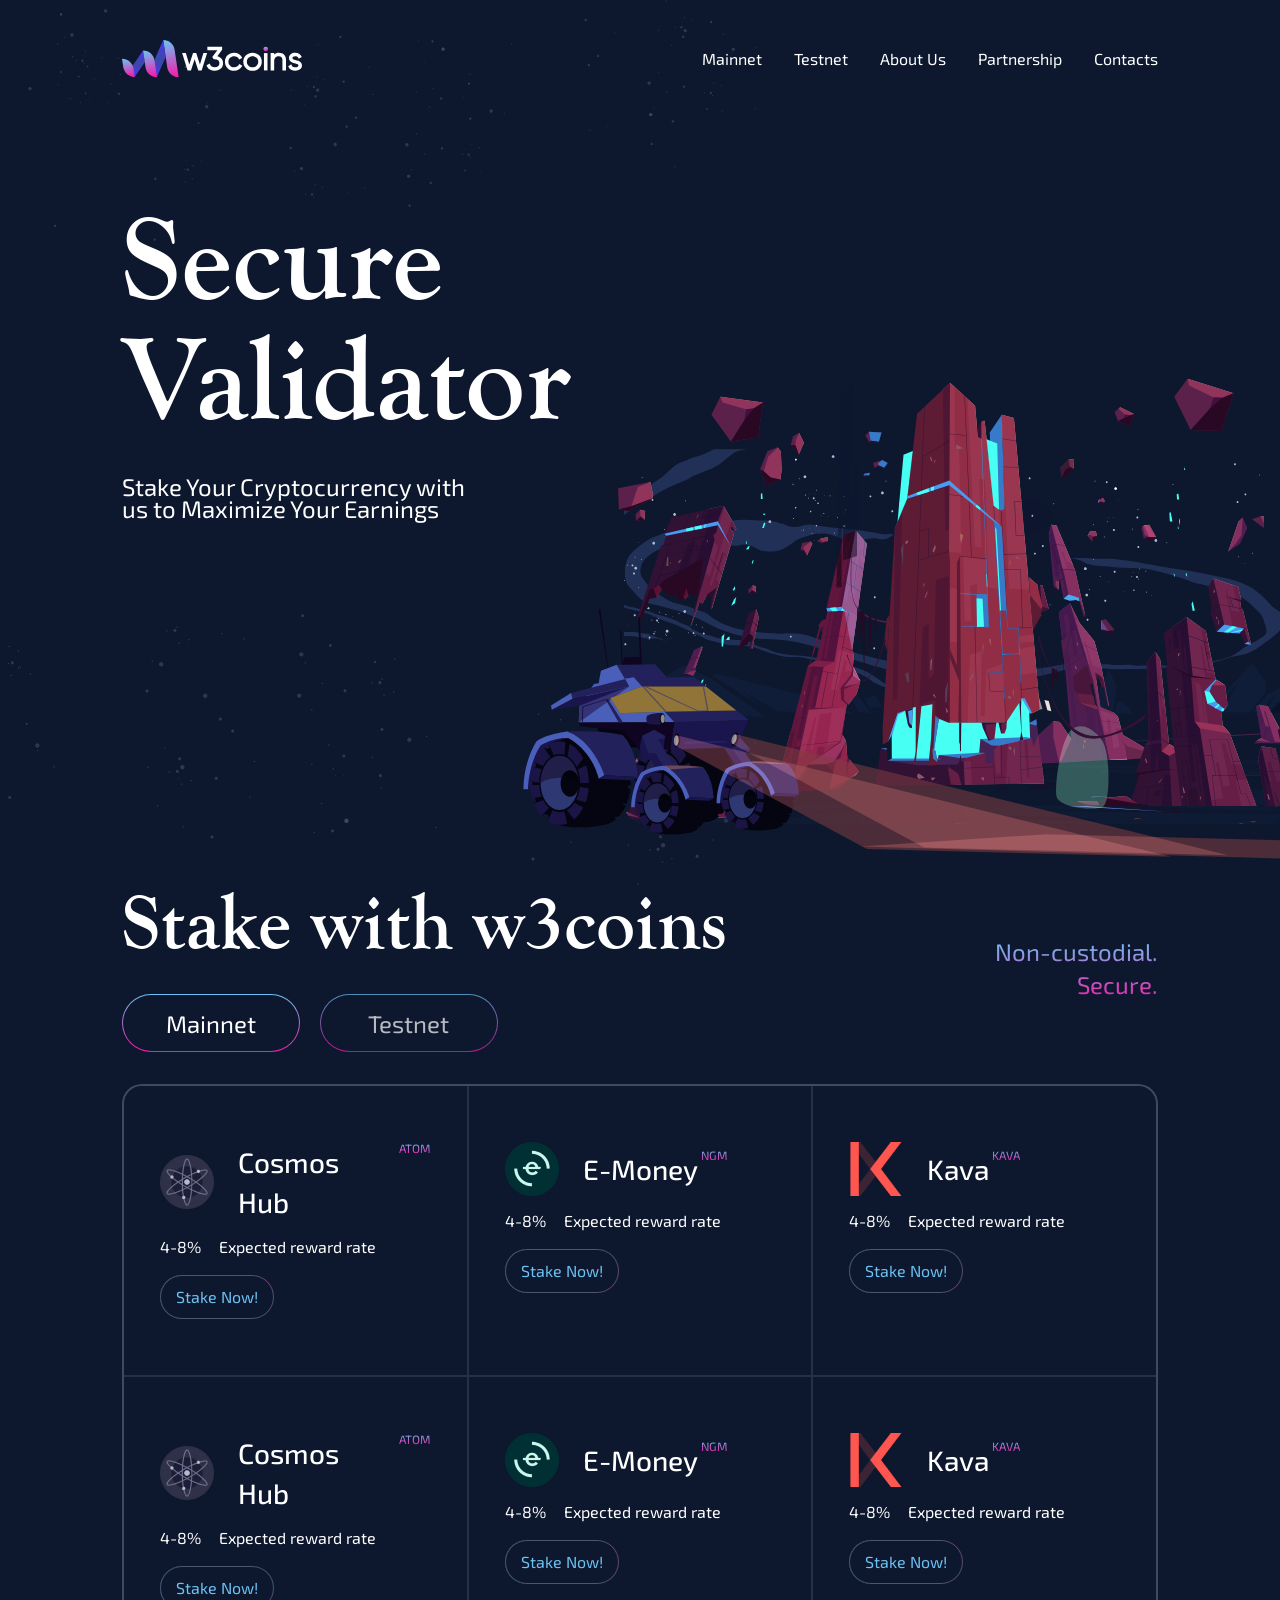
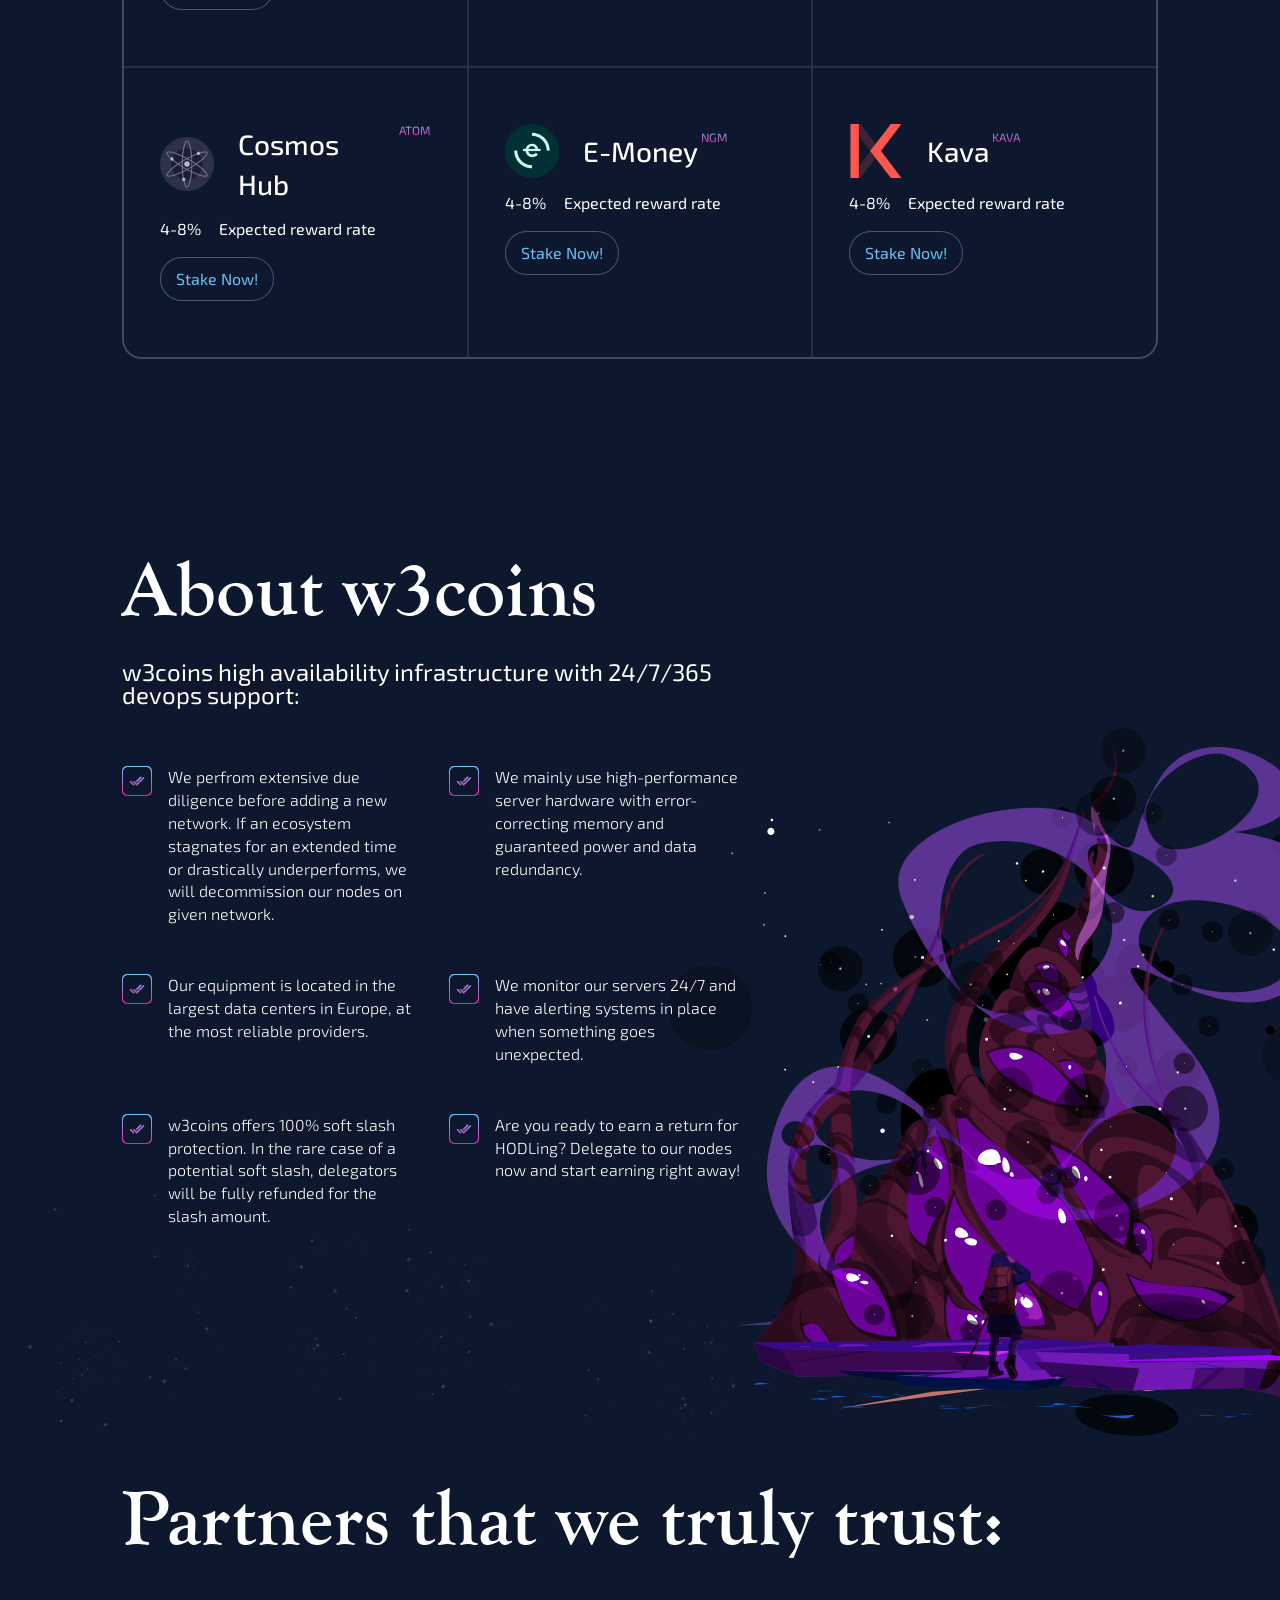
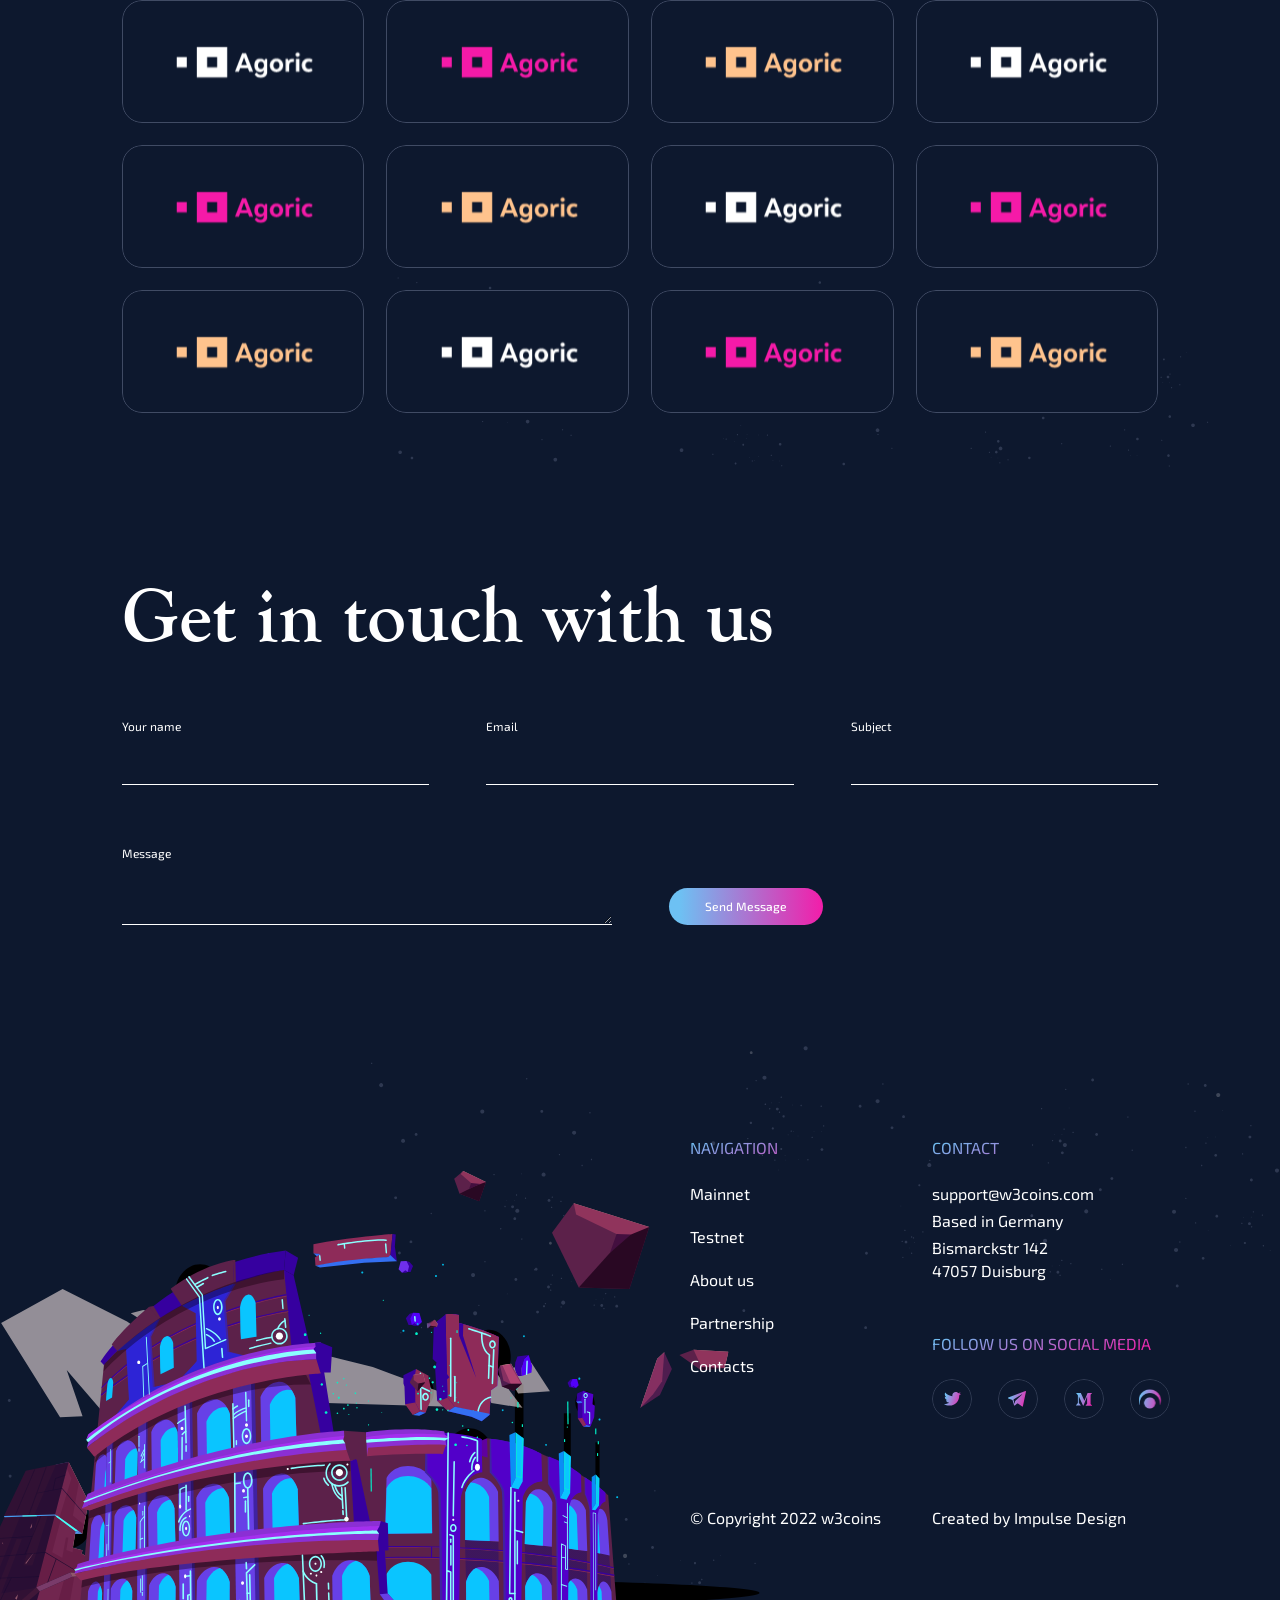
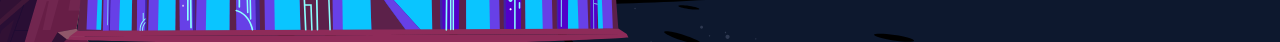
==== commit 76bd0e2d: "add footer, add aniamtions" ====
--- a/index.html
+++ b/index.html
@@ -108,6 +108,17 @@
   </header>
 
   <section class="banner">
+
+    <div class="stars stars__banner">
+      <div class="stars__item">
+        <img src="./assets/img/stars/stars-banner-1.svg" alt="stars" aria-hidden="true">
+      </div>
+
+      <div class="stars__item">
+        <img src="./assets/img/stars/stars-banner-2.svg" alt="stars" aria-hidden="true">
+      </div>
+    </div>
+
     <div class="banner-img">
       <div class="banner-img__rover">
         <svg width="1917" height="459" viewBox="0 0 1917 459" fill="none" xmlns="http://www.w3.org/2000/svg">
@@ -538,7 +549,11 @@
 
       </div>
       <div class="banner-img__main">
-        <img src="./assets/img/img-banner-bg.svg" alt="tower">
+        <img src="./assets/img/img-banner-bg-1.svg" alt="tower">
+
+        <div class="banner-img__additional">
+          <img src="./assets/img/img-banner-bg-additional.svg" alt="additional" aria-hidden="true">
+        </div>
       </div>
     </div>
 
@@ -583,11 +598,15 @@
 
               <div class="separate-header__btn__container">
                 <button class="_btn separate-bullet">
-                  Mainnet
+                  <span class="button__inner">
+                    Mainnet
+                  </span>
                 </button>
 
                 <button class="_btn _reverse separate-bullet">
-                  Testnet
+                  <span class="button__inner">
+                    Testnet
+                  </span>
                 </button>
               </div>
             </div>
@@ -639,8 +658,10 @@
                               </p>
                             </div>
                             <div class="stake-info__button__container">
-                              <a href="#" class="_btn stake-info__button">
-                                Stake Now!
+                              <a href="#" class="stake-info__button">
+                                <span class="button__inner">
+                                  Stake Now!
+                                </span>
                               </a>
                             </div>
                           </div>
@@ -676,8 +697,10 @@
                               </p>
                             </div>
                             <div class="stake-info__button__container">
-                              <a href="#" class="_btn stake-info__button">
-                                Stake Now!
+                              <a href="#" class="stake-info__button">
+                                <span class="button__inner">
+                                  Stake Now!
+                                </span>
                               </a>
                             </div>
                           </div>
@@ -713,8 +736,10 @@
                               </p>
                             </div>
                             <div class="stake-info__button__container">
-                              <a href="#" class="_btn stake-info__button">
-                                Stake Now!
+                              <a href="#" class="stake-info__button">
+                                <span class="button__inner">
+                                  Stake Now!
+                                </span>
                               </a>
                             </div>
                           </div>
@@ -750,8 +775,10 @@
                               </p>
                             </div>
                             <div class="stake-info__button__container">
-                              <a href="#" class="_btn stake-info__button">
-                                Stake Now!
+                              <a href="#" class="stake-info__button">
+                                <span class="button__inner">
+                                  Stake Now!
+                                </span>
                               </a>
                             </div>
                           </div>
@@ -787,8 +814,10 @@
                               </p>
                             </div>
                             <div class="stake-info__button__container">
-                              <a href="#" class="_btn stake-info__button">
-                                Stake Now!
+                              <a href="#" class="stake-info__button">
+                                <span class="button__inner">
+                                  Stake Now!
+                                </span>
                               </a>
                             </div>
                           </div>
@@ -824,8 +853,10 @@
                               </p>
                             </div>
                             <div class="stake-info__button__container">
-                              <a href="#" class="_btn stake-info__button">
-                                Stake Now!
+                              <a href="#" class="stake-info__button">
+                                <span class="button__inner">
+                                  Stake Now!
+                                </span>
                               </a>
                             </div>
                           </div>
@@ -861,8 +892,10 @@
                               </p>
                             </div>
                             <div class="stake-info__button__container">
-                              <a href="#" class="_btn stake-info__button">
-                                Stake Now!
+                              <a href="#" class="stake-info__button">
+                                <span class="button__inner">
+                                  Stake Now!
+                                </span>
                               </a>
                             </div>
                           </div>
@@ -898,8 +931,10 @@
                               </p>
                             </div>
                             <div class="stake-info__button__container">
-                              <a href="#" class="_btn stake-info__button">
-                                Stake Now!
+                              <a href="#" class="stake-info__button">
+                                <span class="button__inner">
+                                  Stake Now!
+                                </span>
                               </a>
                             </div>
                           </div>
@@ -935,8 +970,10 @@
                               </p>
                             </div>
                             <div class="stake-info__button__container">
-                              <a href="#" class="_btn stake-info__button">
-                                Stake Now!
+                              <a href="#" class="stake-info__button">
+                                <span class="button__inner">
+                                  Stake Now!
+                                </span>
                               </a>
                             </div>
                           </div>
@@ -979,8 +1016,10 @@
                               </p>
                             </div>
                             <div class="stake-info__button__container">
-                              <a href="#" class="_btn stake-info__button">
-                                Stake Now!
+                              <a href="#" class="stake-info__button">
+                                <span class="button__inner">
+                                  Stake Now!
+                                </span>
                               </a>
                             </div>
                           </div>
@@ -1016,8 +1055,10 @@
                               </p>
                             </div>
                             <div class="stake-info__button__container">
-                              <a href="#" class="_btn stake-info__button">
-                                Stake Now!
+                              <a href="#" class="stake-info__button">
+                                <span class="button__inner">
+                                  Stake Now!
+                                </span>
                               </a>
                             </div>
                           </div>
@@ -1053,8 +1094,10 @@
                               </p>
                             </div>
                             <div class="stake-info__button__container">
-                              <a href="#" class="_btn stake-info__button">
-                                Stake Now!
+                              <a href="#" class="stake-info__button">
+                                <span class="button__inner">
+                                  Stake Now!
+                                </span>
                               </a>
                             </div>
                           </div>
@@ -1090,8 +1133,10 @@
                               </p>
                             </div>
                             <div class="stake-info__button__container">
-                              <a href="#" class="_btn stake-info__button">
-                                Stake Now!
+                              <a href="#" class="stake-info__button">
+                                <span class="button__inner">
+                                  Stake Now!
+                                </span>
                               </a>
                             </div>
                           </div>
@@ -1127,8 +1172,10 @@
                               </p>
                             </div>
                             <div class="stake-info__button__container">
-                              <a href="#" class="_btn stake-info__button">
-                                Stake Now!
+                              <a href="#" class="stake-info__button">
+                                <span class="button__inner">
+                                  Stake Now!
+                                </span>
                               </a>
                             </div>
                           </div>
@@ -1164,8 +1211,10 @@
                               </p>
                             </div>
                             <div class="stake-info__button__container">
-                              <a href="#" class="_btn stake-info__button">
-                                Stake Now!
+                              <a href="#" class="stake-info__button">
+                                <span class="button__inner">
+                                  Stake Now!
+                                </span>
                               </a>
                             </div>
                           </div>
@@ -1201,8 +1250,10 @@
                               </p>
                             </div>
                             <div class="stake-info__button__container">
-                              <a href="#" class="_btn stake-info__button">
-                                Stake Now!
+                              <a href="#" class="stake-info__button">
+                                <span class="button__inner">
+                                  Stake Now!
+                                </span>
                               </a>
                             </div>
                           </div>
@@ -1238,8 +1289,10 @@
                               </p>
                             </div>
                             <div class="stake-info__button__container">
-                              <a href="#" class="_btn stake-info__button">
-                                Stake Now!
+                              <a href="#" class="stake-info__button">
+                                <span class="button__inner">
+                                  Stake Now!
+                                </span>
                               </a>
                             </div>
                           </div>
@@ -1275,8 +1328,10 @@
                               </p>
                             </div>
                             <div class="stake-info__button__container">
-                              <a href="#" class="_btn stake-info__button">
-                                Stake Now!
+                              <a href="#" class="stake-info__button">
+                                <span class="button__inner">
+                                  Stake Now!
+                                </span>
                               </a>
                             </div>
                           </div>
@@ -1295,6 +1350,12 @@
   </section>
 
   <section class="about">
+    <div class="stars stars__about">
+      <div class="stars__item">
+        <img src="./assets/img/stars/stars-about-1.svg" alt="stars" aria-hidden="true">
+      </div>
+    </div>
+
     <div class="_container about__container">
       <div class="about__wrapper">
 
@@ -1408,6 +1469,11 @@
   </section>
 
   <section class="partners">
+    <div class="stars stars__partners">
+      <div class="stars__item">
+        <img src="./assets/img/stars/stars-partners-1.svg" alt="stars" aria-hidden="true">
+      </div>
+    </div>
     <div class="_container partners__container">
       <div class="partners__wrapper">
 
@@ -1566,7 +1632,171 @@
     </div>
   </section>
 
-  <section></section>
+  <footer class="footer">
+    <div class="stars stars__footer">
+      <div class="stars__item">
+        <img src="./assets/img/stars/stars-footer-1.svg" alt="stars" aria-hidden="true">
+      </div>
+      <div class="stars__item">
+        <img src="./assets/img/stars/stars-footer-2.svg" alt="stars" aria-hidden="true">
+      </div>
+    </div>
+    <div class="_container footer__container">
+      <div class="footer__wrapper">
+
+        <div class="footer-content">
+
+          <div class="footer-content__row">
+
+            <div class="footer-content__item">
+              <div class="footer-block">
+                <div class="footer-block__title__container">
+                  <p class="footer-block__title">
+                    NAVIGATION
+                  </p>
+                </div>
+
+                <div class="footer-block__main">
+                  <nav class="footer-navigation">
+                    <ul class="footer-navigation__list">
+                      <li>
+                        <a href="#" class="footer-navigation__item">
+                          Mainnet
+                        </a>
+                      </li>
+                      <li>
+                        <a href="#" class="footer-navigation__item">
+                          Testnet
+                        </a>
+                      </li>
+                      <li>
+                        <a href="#" class="footer-navigation__item">
+                          About us
+                        </a>
+                      </li>
+                      <li>
+                        <a href="#" class="footer-navigation__item">
+                          Partnership
+                        </a>
+                      </li>
+                      <li>
+                        <a href="#" class="footer-navigation__item">
+                          Contacts
+                        </a>
+                      </li>
+                    </ul>
+                  </nav>
+                </div>
+              </div>
+            </div>
+
+            <div class="footer-content__item">
+
+              <div class="footer-block">
+                <div class="footer-block__title__container">
+                  <p class="footer-block__title">
+                    CONTACT
+                  </p>
+                </div>
+
+                <div class="footer-block__main">
+                  <div class="footer-contatcs">
+                    <div class="footer-contatcs__item">
+                      <a href="mailto:support@w3coins.com">support@w3coins.com</a>
+                    </div>
+                    <div class="footer-contatcs__item">
+                      <p>
+                        Based in Germany
+                      </p>
+                    </div>
+                    <div class="footer-contatcs__item">
+                      <p>
+                        Bismarckstr 142<span></span> 47057 Duisburg
+                      </p>
+                    </div>
+                  </div>
+                </div>
+              </div>
+
+              <div class="footer-block">
+                <div class="footer-block__title__container">
+                  <p class="footer-block__title">
+                    FOLLOW US ON SOCIAL MEDIA
+                  </p>
+                </div>
+
+                <div class="footer-block__main">
+                  <ul class="footer-socials">
+                    <li>
+                      <a href="#" class="footer-socials__item">
+                        <span class="footer-socials__label">
+                          <img src="./assets/img/label-socials-1.svg" alt="socials-1">
+                        </span>
+                      </a>
+                    </li>
+                    <li>
+                      <a href="#" class="footer-socials__item">
+                        <span class="footer-socials__label">
+                          <img src="./assets/img/label-socials-2.svg" alt="socials-2">
+                        </span>
+                      </a>
+                    </li>
+                    <li>
+                      <a href="#" class="footer-socials__item">
+                        <span class="footer-socials__label">
+                          <img src="./assets/img/label-socials-3.svg" alt="socials-3">
+                        </span>
+                      </a>
+                    </li>
+                    <li>
+                      <a href="#" class="footer-socials__item">
+                        <span class="footer-socials__label">
+                          <img src="./assets/img/label-socials-4.svg" alt="socials-4">
+                        </span>
+                      </a>
+                    </li>
+                  </ul>
+                </div>
+              </div>
+            </div>
+          </div>
+
+          <div class="footer-content__row">
+
+            <div class="footer-content__item">
+              <div class="footer-block">
+                <div class="footer-block__main">
+                  <p>
+                    © Copyright 2022 w3coins
+                  </p>
+                </div>
+              </div>
+            </div>
+
+            <div class="footer-content__item">
+              <div class="footer-block">
+                <div class="footer-block__main">
+                  <p>
+                    Created by <a href="#">Impulse Design</a>
+                  </p>
+                </div>
+              </div>
+            </div>
+          </div>
+        </div>
+      </div>
+
+      <div class="footer-bg">
+        <div class="footer-bg__main">
+          <img src="./assets/img/img-footer-bg.svg" alt="tower">
+
+          <div class="footer-bg__additional">
+            <img src="./assets/img/img-footer-additional.svg" alt="additional" aria-hidden="true">
+          </div>
+        </div>
+      </div>
+    </div>
+  </footer>
 </body>
 
 </html>
--- a/css/styles.css
+++ b/css/styles.css
@@ -3,8 +3,8 @@
   --color-black: #000000;
   --color-white--rgb: 255, 255, 255;
   --color-white: #FFFFFF;
-  --color-blue-050--rgb: 64, 75, 100;
-  --color-blue-050: #404b64;
+  --color-blue-050--rgb: 75, 86, 112;
+  --color-blue-050: #4b5670;
   --color-blue-100--rgb: 176, 186, 219;
   --color-blue-100: #B0BADB;
   --color-blue-200--rgb: 109, 193, 243;
@@ -31,21 +31,30 @@
 @media (min-width: 1200px) {
   :root {
     --wrap: 9.531vw;
+    --wrap-1: 9.531vw;
+  }
+}
+@media (min-width: 1200px) and (min-width: 1600px) {
+  :root {
+    --wrap-1: 18.541vw;
   }
 }
 @media (min-width: 1200px) and (min-width: 1920px) {
   :root {
     --wrap: calc((100vw - 1554px) / 2);
+    --wrap-1: calc((100vw - 1208px) / 2);
   }
 }
 @media (min-width: 900px) and (max-width: 1199px) {
   :root {
     --wrap: 4.765vw;
+    --wrap-1: 4.765vw;
   }
 }
 @media (max-width: 899px) {
   :root {
     --wrap: 4.765vw;
+    --wrap-1: 4.765vw;
   }
 }
 
@@ -54,8 +63,8 @@
   --color-black: #000000;
   --color-white--rgb: 255, 255, 255;
   --color-white: #FFFFFF;
-  --color-blue-050--rgb: 64, 75, 100;
-  --color-blue-050: #404b64;
+  --color-blue-050--rgb: 75, 86, 112;
+  --color-blue-050: #4b5670;
   --color-blue-100--rgb: 176, 186, 219;
   --color-blue-100: #B0BADB;
   --color-blue-200--rgb: 109, 193, 243;
@@ -302,6 +311,137 @@
     background-position: 400%;
   }
 }
+@-webkit-keyframes move-stars {
+  0% {
+    -webkit-transform: translate(0, 0);
+            transform: translate(0, 0);
+  }
+  20% {
+    -webkit-transform: translate(0%, 15%);
+            transform: translate(0%, 15%);
+  }
+  40% {
+    -webkit-transform: translate(5%, 15%);
+            transform: translate(5%, 15%);
+  }
+  60% {
+    -webkit-transform: translate(5%, 0%);
+            transform: translate(5%, 0%);
+  }
+  80% {
+    -webkit-transform: translate(0%, -15%);
+            transform: translate(0%, -15%);
+  }
+  100% {
+    -webkit-transform: translate(-5%, -15%);
+            transform: translate(-5%, -15%);
+  }
+}
+@keyframes move-stars {
+  0% {
+    -webkit-transform: translate(0, 0);
+            transform: translate(0, 0);
+  }
+  20% {
+    -webkit-transform: translate(0%, 15%);
+            transform: translate(0%, 15%);
+  }
+  40% {
+    -webkit-transform: translate(5%, 15%);
+            transform: translate(5%, 15%);
+  }
+  60% {
+    -webkit-transform: translate(5%, 0%);
+            transform: translate(5%, 0%);
+  }
+  80% {
+    -webkit-transform: translate(0%, -15%);
+            transform: translate(0%, -15%);
+  }
+  100% {
+    -webkit-transform: translate(-5%, -15%);
+            transform: translate(-5%, -15%);
+  }
+}
+@-webkit-keyframes additional-move {
+  0% {
+    -webkit-transform: translateY(0);
+            transform: translateY(0);
+  }
+  33% {
+    -webkit-transform: translateY(25%);
+            transform: translateY(25%);
+  }
+  66% {
+    -webkit-transform: translateY(0%);
+            transform: translateY(0%);
+  }
+  100% {
+    -webkit-transform: translateY(25%);
+            transform: translateY(25%);
+  }
+}
+@keyframes additional-move {
+  0% {
+    -webkit-transform: translateY(0);
+            transform: translateY(0);
+  }
+  33% {
+    -webkit-transform: translateY(25%);
+            transform: translateY(25%);
+  }
+  66% {
+    -webkit-transform: translateY(0%);
+            transform: translateY(0%);
+  }
+  100% {
+    -webkit-transform: translateY(25%);
+            transform: translateY(25%);
+  }
+}
+@-webkit-keyframes additional-move-2 {
+  0% {
+    -webkit-transform: translateY(0);
+            transform: translateY(0);
+  }
+  33% {
+    -webkit-transform: translateY(10%);
+            transform: translateY(10%);
+  }
+  66% {
+    -webkit-transform: translateY(0%);
+            transform: translateY(0%);
+  }
+  100% {
+    -webkit-transform: translateY(10%);
+            transform: translateY(10%);
+  }
+}
+@keyframes additional-move-2 {
+  0% {
+    -webkit-transform: translateY(0);
+            transform: translateY(0);
+  }
+  33% {
+    -webkit-transform: translateY(10%);
+            transform: translateY(10%);
+  }
+  66% {
+    -webkit-transform: translateY(0%);
+            transform: translateY(0%);
+  }
+  100% {
+    -webkit-transform: translateY(10%);
+            transform: translateY(10%);
+  }
+}
+footer {
+  overflow: hidden;
+}
+
+section {
+  overflow: hidden;
+}
 @media (min-width: 1200px) {
   section {
     margin-top: 6.875rem;
@@ -319,6 +459,60 @@
 }
 section._first {
   margin-top: var(--header-big);
+}
+
+._btn {
+  position: relative;
+  display: -webkit-inline-box;
+  display: -ms-inline-flexbox;
+  display: inline-flex;
+  -webkit-box-align: center;
+      -ms-flex-align: center;
+          align-items: center;
+  -webkit-box-pack: center;
+      -ms-flex-pack: center;
+          justify-content: center;
+  background-image: -webkit-linear-gradient(90deg, var(--color-gradient-begin) 3.4%, var(--color-gradient-end) 50.87%, var(--color-gradient-begin) 100%);
+  background-size: 100% 200%;
+  -webkit-animation: animate-gradient 4s linear infinite;
+          animation: animate-gradient 4s linear infinite;
+  -webkit-animation-play-state: paused;
+          animation-play-state: paused;
+  overflow: hidden;
+  -webkit-transition: color 0.3s ease;
+  transition: color 0.3s ease;
+  color: var(--color-white);
+}
+html:not(.v-mobile) ._btn:hover {
+  -webkit-animation-play-state: running;
+          animation-play-state: running;
+}
+html:not(.v-mobile) ._btn:hover .button__inner {
+  background-color: rgba(var(--color-blue-300--rgb), 0);
+}
+
+._btn._reverse {
+  animation-direction: reverse;
+}
+._btn .button__inner {
+  position: relative;
+  width: calc(100% - 2px);
+  height: calc(100% - 2px);
+  background-color: var(--color-blue-300);
+  -webkit-transition: background 0.3s ease;
+  transition: background 0.3s ease;
+}
+@media (min-width: 900px) {
+  ._btn .button__inner {
+    border-radius: 3.125rem;
+    padding: 0.75rem;
+  }
+}
+@media (max-width: 899px) {
+  ._btn .button__inner {
+    border-radius: 1.5rem;
+    padding: 0.625rem;
+  }
 }
 
 .logo-link {
@@ -762,26 +956,213 @@
   max-width: unset;
 }
 
+.stars {
+  position: absolute;
+  inset: 0;
+  z-index: 0;
+}
+.stars__item {
+  position: absolute;
+  left: -19.531%;
+  width: 100%;
+}
+.stars__item:nth-child(0) svg,
+.stars__item:nth-child(0) img {
+  animation-direction: reverse;
+  -webkit-animation-duration: 60s;
+          animation-duration: 60s;
+}
+.stars__item:nth-child(1) svg,
+.stars__item:nth-child(1) img {
+  animation-direction: reverse;
+  -webkit-animation-duration: 60s;
+          animation-duration: 60s;
+}
+.stars__item:nth-child(2) svg,
+.stars__item:nth-child(2) img {
+  animation-direction: reverse;
+  -webkit-animation-duration: 60s;
+          animation-duration: 60s;
+}
+.stars__item:nth-child(3) svg,
+.stars__item:nth-child(3) img {
+  -webkit-animation-duration: 60s;
+          animation-duration: 60s;
+}
+.stars__item:nth-child(4) svg,
+.stars__item:nth-child(4) img {
+  -webkit-animation-duration: 60s;
+          animation-duration: 60s;
+}
+.stars__item:nth-child(5) svg,
+.stars__item:nth-child(5) img {
+  -webkit-animation-duration: 60s;
+          animation-duration: 60s;
+}
+.stars__item:nth-child(6) svg,
+.stars__item:nth-child(6) img {
+  -webkit-animation-duration: 60s;
+          animation-duration: 60s;
+}
+.stars__item:nth-child(7) svg,
+.stars__item:nth-child(7) img {
+  -webkit-animation-duration: 60s;
+          animation-duration: 60s;
+}
+.stars__item:nth-child(8) svg,
+.stars__item:nth-child(8) img {
+  -webkit-animation-duration: 60s;
+          animation-duration: 60s;
+}
+.stars__item:nth-child(9) svg,
+.stars__item:nth-child(9) img {
+  -webkit-animation-duration: 60s;
+          animation-duration: 60s;
+}
+.stars__item svg,
+.stars__item img {
+  width: 100%;
+  height: auto;
+}
+.stars__banner .stars__item:nth-child(1) {
+  top: 0;
+  max-width: 78.69%;
+}
+@media (min-width: 1200px) and (min-width: 1920px) {
+  .stars__banner .stars__item:nth-child(1) {
+    left: calc(-19.531% + var(--wrap));
+    max-width: 94.4375rem;
+  }
+}
+@media (max-width: 899px) {
+  .stars__banner .stars__item:nth-child(1) {
+    max-width: unset;
+    width: 50rem;
+  }
+}
+
+.stars__banner .stars__item:nth-child(2) {
+  bottom: 0;
+  left: -19.531%;
+  max-width: 78.69%;
+}
+@media (min-width: 900px) {
+  .stars__banner .stars__item:nth-child(2) {
+    -webkit-transform: translateY(34.681%);
+            transform: translateY(34.681%);
+  }
+}
+@media (min-width: 900px) and (min-width: 1920px) {
+  .stars__banner .stars__item:nth-child(2) {
+    left: calc(-19.531% + var(--wrap));
+    max-width: 94.4375rem;
+  }
+}
+@media (max-width: 899px) {
+  .stars__banner .stars__item:nth-child(2) {
+    bottom: unset;
+    top: 50%;
+    max-width: unset;
+    width: 50rem;
+    -webkit-transform: translateY(7.681%);
+            transform: translateY(7.681%);
+  }
+}
+
+.stars__footer .stars__item:nth-child(1) {
+  bottom: 0;
+  max-width: 78.69%;
+}
+@media (min-width: 1200px) and (min-width: 1920px) {
+  .stars__footer .stars__item:nth-child(1) {
+    left: calc(-19.531% + var(--wrap));
+    max-width: 94.4375rem;
+  }
+}
+@media (max-width: 899px) {
+  .stars__footer .stars__item:nth-child(1) {
+    max-width: unset;
+    width: 50rem;
+  }
+}
+
+.stars__footer .stars__item:nth-child(2) {
+  top: 0;
+  left: unset;
+  right: -7.656%;
+  max-width: 78.69%;
+}
+@media (min-width: 900px) and (min-width: 1920px) {
+  .stars__footer .stars__item:nth-child(2) {
+    right: calc(19.531% - var(--wrap));
+    max-width: 94.4375rem;
+  }
+}
+@media (max-width: 899px) {
+  .stars__footer .stars__item:nth-child(2) {
+    max-width: unset;
+    width: 50rem;
+  }
+}
+
+.stars__about .stars__item {
+  bottom: 0;
+  left: -19.531%;
+  max-width: 78.69%;
+}
+@media (min-width: 1200px) and (min-width: 1920px) {
+  .stars__about .stars__item {
+    left: calc(-19.531% + var(--wrap));
+    max-width: 94.4375rem;
+  }
+}
+@media (max-width: 899px) {
+  .stars__about .stars__item {
+    max-width: unset;
+    width: 50rem;
+  }
+}
+
+.stars__partners .stars__item {
+  bottom: 0;
+  left: unset;
+  right: -7.656%;
+  max-width: 78.69%;
+  -webkit-transform: translateY(30%);
+          transform: translateY(30%);
+}
+@media (min-width: 900px) and (min-width: 1920px) {
+  .stars__partners .stars__item {
+    right: calc(19.531% - var(--wrap));
+    max-width: 94.4375rem;
+  }
+}
+@media (max-width: 899px) {
+  .stars__partners .stars__item {
+    max-width: unset;
+    width: 50rem;
+  }
+}
+
 .banner {
   position: relative;
   z-index: 0;
   display: -webkit-box;
   display: -ms-flexbox;
   display: flex;
-  height: 100vh;
-  min-height: 35rem;
   margin-top: unset;
+  overflow-y: visible;
+  overflow-x: clip;
 }
 @media (min-width: 900px) {
   .banner {
-    height: calc(var(--vh, 1vh) * 100 - 7.875rem);
+    min-height: calc(var(--vh, 1vh) * 100 - 7.875rem);
     padding-top: 7.875rem;
   }
 }
 @media (max-width: 899px) {
   .banner {
-    height: calc(var(--vh, 1vh) * 100 - 5.125rem);
-    min-height: 35rem;
+    min-height: calc(var(--vh, 1vh) * 100 - 5.125rem);
     padding-top: 5.125rem;
   }
 }
@@ -795,7 +1176,7 @@
 }
 @media (min-width: 900px) {
   .banner-img {
-    max-width: 68.77%;
+    max-width: 55%;
   }
 }
 @media (min-width: 900px) and (min-width: 1600px) {
@@ -803,9 +1184,14 @@
     max-width: 56.77%;
   }
 }
-@media (min-width: 900px) and (min-width: 1920px) {
+@media (min-width: 900px) and (min-width: 1921px) {
   .banner-img {
+    max-width: 44%;
     right: calc(var(--wrap) - 10%);
+  }
+}
+@media (min-width: 900px) and (min-width: 1921px) and (min-height: 1274px) {
+  .banner-img {
     max-width: 85.4375rem;
   }
 }
@@ -819,21 +1205,51 @@
     max-width: unset;
   }
 }
-.banner-img__main img {
-  -webkit-transform: translateY(7.681%);
-          transform: translateY(7.681%);
-}
-@media (min-width: 900px) {
-  .banner-img__main img {
+.banner-img__main {
+  position: relative;
+}
+@media (min-width: 900px) {
+  .banner-img__main > img {
     width: 100%;
     height: auto;
-  }
-}
-@media (max-width: 899px) {
-  .banner-img__main img {
+    -webkit-transform: translateY(20.681%);
+            transform: translateY(20.681%);
+  }
+}
+@media (max-width: 899px) {
+  .banner-img__main > img {
     width: 100%;
     height: auto;
-  }
+    -webkit-transform: translateY(7.681%);
+            transform: translateY(7.681%);
+  }
+}
+.banner-img__additional {
+  position: absolute;
+  top: 0;
+  left: 0;
+  width: 100%;
+  max-width: 91.733%;
+}
+@media (min-width: 900px) {
+  .banner-img__additional {
+    -webkit-transform: translate(6.5%, 57.681%);
+            transform: translate(6.5%, 57.681%);
+  }
+}
+@media (max-width: 899px) {
+  .banner-img__additional {
+    -webkit-transform: translate(5%, 34.681%);
+            transform: translate(5%, 34.681%);
+  }
+}
+.banner-img__additional img {
+  width: 100%;
+  height: auto;
+  -webkit-animation: additional-move-2 linear infinite alternate;
+          animation: additional-move-2 linear infinite alternate;
+  -webkit-animation-duration: 20s;
+          animation-duration: 20s;
 }
 .banner-img__rover {
   position: absolute;
@@ -841,8 +1257,18 @@
   left: 0;
   z-index: 1;
   width: 150%;
-  -webkit-transform: translate(-5%, 10%);
-          transform: translate(-5%, 10%);
+}
+@media (min-width: 900px) {
+  .banner-img__rover {
+    -webkit-transform: translate(-5%, 35%);
+            transform: translate(-5%, 35%);
+  }
+}
+@media (max-width: 899px) {
+  .banner-img__rover {
+    -webkit-transform: translate(-5%, 10%);
+            transform: translate(-5%, 10%);
+  }
 }
 .banner-img__rover svg {
   display: block;
@@ -860,7 +1286,7 @@
 
 .banner__container {
   position: relative;
-  z-index: 1;
+  z-index: 2;
 }
 .banner__wrapper {
   width: 100%;
@@ -939,7 +1365,7 @@
 
 .stake {
   position: relative;
-  z-index: 1;
+  z-index: 3;
 }
 .stake-table {
   display: -ms-grid;
@@ -1063,7 +1489,9 @@
   }
 }
 .stake-info__mark {
-  background: -webkit-linear-gradient(270deg, var(--color-gradient-begin) 3.4%, var(--color-gradient-end) 99.87%);
+  background: -webkit-linear-gradient(270deg, var(--color-gradient-begin) 3.4%, var(--color-gradient-end) 50.87%, var(--color-gradient-begin) 100%);
+  background-size: 100% 200%;
+  animation: animate-gradient 4s linear infinite reverse;
   -webkit-background-clip: text;
   -webkit-text-fill-color: transparent;
   line-height: 100%;
@@ -1139,6 +1567,7 @@
   }
 }
 .stake-info__button {
+  position: relative;
   display: -webkit-inline-box;
   display: -ms-inline-flexbox;
   display: inline-flex;
@@ -1149,9 +1578,87 @@
       -ms-flex-pack: center;
           justify-content: center;
   height: 44px;
-  border-radius: 2.5rem;
   padding: 0.625rem 1rem;
-  background-color: #fff;
+  background-image: -webkit-linear-gradient(0deg, var(--color-gradient-begin) 3.4%, var(--color-gradient-end) 50.87%, var(--color-gradient-begin) 100%);
+  background-size: 200% 100%;
+  animation: animate-gradient-horizontal 4s linear infinite reverse;
+  -webkit-animation-play-state: paused;
+          animation-play-state: paused;
+  overflow: hidden;
+  -webkit-transition: color 0.3s ease;
+  transition: color 0.3s ease;
+  color: var(--color-blue-200);
+}
+@media (min-width: 900px) {
+  .stake-info__button {
+    border-radius: 2.5rem;
+  }
+}
+@media (max-width: 899px) {
+  .stake-info__button {
+    border-radius: 1.875rem;
+  }
+}
+html:not(.v-mobile) .stake-info__button:hover {
+  -webkit-animation-play-state: running;
+          animation-play-state: running;
+  color: var(--color-white);
+}
+
+.stake-info__button:focus-visible {
+  -webkit-animation-play-state: running;
+          animation-play-state: running;
+  color: var(--color-white);
+}
+.stake-info__button::before {
+  content: "";
+  position: absolute;
+  inset: 0;
+  background-color: var(--color-blue-300);
+  -webkit-transition: -webkit-transform 0.3s ease;
+  transition: -webkit-transform 0.3s ease;
+  transition: transform 0.3s ease;
+  transition: transform 0.3s ease, -webkit-transform 0.3s ease;
+}
+html:not(.v-mobile) .stake-info__button:hover::before {
+  -webkit-transform: translateX(110%);
+          transform: translateX(110%);
+}
+
+.stake-info__button:focus-visible::before {
+  -webkit-transform: translateX(110%);
+          transform: translateX(110%);
+}
+
+.stake-info__button::after {
+  content: "";
+  position: absolute;
+  inset: 0;
+  border: 1px solid var(--color-blue-050);
+  -webkit-transition: border 0.3s ease;
+  transition: border 0.3s ease;
+}
+@media (min-width: 900px) {
+  .stake-info__button::after {
+    border-radius: 2.5rem;
+  }
+}
+@media (max-width: 899px) {
+  .stake-info__button::after {
+    border-radius: 1.875rem;
+  }
+}
+html:not(.v-mobile) .stake-info__button:hover::after {
+  border-color: transparent;
+}
+
+.stake-info__button:focus-visible::after {
+  border-color: transparent;
+}
+
+.stake-info__button .button__inner {
+  position: relative;
+  z-index: 0;
 }
 
 @media (min-width: 900px) {
@@ -1243,7 +1750,9 @@
   }
 }
 .separate__subtitle {
-  background: -webkit-linear-gradient(270deg, var(--color-gradient-begin) 3.4%, var(--color-gradient-end) 99.87%);
+  background-image: -webkit-linear-gradient(270deg, var(--color-gradient-begin) 3.4%, var(--color-gradient-end) 50.87%, var(--color-gradient-begin) 100%);
+  background-size: 100% 200%;
+  animation: animate-gradient 4s linear infinite reverse;
   -webkit-background-clip: text;
   -webkit-text-fill-color: transparent;
   line-height: 140%;
@@ -1283,30 +1792,34 @@
 }
 .separate-bullet {
   position: relative;
-  display: inline-block;
+  display: -webkit-inline-box;
+  display: -ms-inline-flexbox;
+  display: inline-flex;
+  -webkit-box-pack: center;
+      -ms-flex-pack: center;
+          justify-content: center;
+  -webkit-box-align: center;
+      -ms-flex-align: center;
+          align-items: center;
   height: unset;
-  background: transparent;
+  background-color: transparent;
   pointer-events: all;
-  opacity: 0.2;
+  opacity: 0.7;
   -webkit-transition: opacity 0.3s ease;
   transition: opacity 0.3s ease;
   line-height: 143%;
-  color: var(--color-white);
 }
 @media (min-width: 900px) {
   .separate-bullet {
     width: 11.125rem;
     border-radius: 3.125rem;
-    padding: 0.75rem !important;
   }
 }
 @media (max-width: 899px) {
   .separate-bullet {
-    width: -webkit-max-content;
-    width: -moz-max-content;
-    width: max-content;
+    max-width: 8.4375rem;
+    width: 100%;
     border-radius: 1.5rem;
-    padding: 0.625rem !important;
   }
 }
 html:not(.v-mobile) .separate-bullet:hover {
@@ -1323,7 +1836,6 @@
   display: block !important;
 }
 .swiper-pagination-horizontal.swiper-pagination-bullets .separate-bullet {
-  border: 1px solid red;
   margin: unset;
   margin-right: 1.25rem;
 }
@@ -1335,6 +1847,11 @@
   background-color: var(--color-blue-300);
 }
 
+.about {
+  position: relative;
+  overflow-x: clip;
+  overflow-y: visible;
+}
 @media (min-width: 1200px) {
   .about {
     margin-top: 12rem;
@@ -1352,7 +1869,7 @@
 }
 .about__container {
   position: relative;
-  z-index: 0;
+  z-index: 2;
 }
 @media (min-width: 1200px) {
   .about__container {
@@ -1474,7 +1991,7 @@
   .about-list {
     -ms-grid-columns: 1fr;
     grid-template-columns: 1fr;
-    gap: 1rem;
+    gap: 2rem;
     font-size: 0.875rem;
   }
 }
@@ -1592,6 +2109,9 @@
   height: auto;
 }
 
+.partners {
+  position: relative;
+}
 @media (min-width: 900px) {
   .partners {
     margin-top: 2.75rem;
@@ -1603,6 +2123,10 @@
     margin-top: 2rem;
     padding-bottom: 1.5rem;
   }
+}
+.partners__container {
+  position: relative;
+  z-index: 1;
 }
 .partners__wrapper {
   position: relative;
@@ -1922,4 +2446,472 @@
 .feedback-form input[type=submit]:focus-visible {
   -webkit-animation-play-state: running;
           animation-play-state: running;
+}
+
+.footer {
+  position: relative;
+}
+@media (min-width: 1200px) {
+  .footer {
+    margin-top: 6.875rem;
+  }
+}
+@media (min-width: 900px) and (max-width: 1199px) {
+  .footer {
+    margin-top: 4.75rem;
+  }
+}
+@media (max-width: 899px) {
+  .footer {
+    margin-top: 3.25rem;
+  }
+}
+.footer__container {
+  position: relative;
+  z-index: 1;
+  padding-left: var(--wrap-1);
+  padding-right: var(--wrap-1);
+}
+@media (min-width: 900px) {
+  .footer__container {
+    padding-top: 6.375rem;
+    padding-bottom: 7rem;
+  }
+}
+@media (max-width: 899px) {
+  .footer__container {
+    padding-top: 3.75rem;
+    padding-bottom: 5rem;
+  }
+}
+@media (max-width: 899px) and (max-width: 550px) {
+  .footer__container {
+    padding-top: 1.875rem;
+    overflow: hidden;
+  }
+}
+.footer__wrapper {
+  position: relative;
+  z-index: 1;
+  margin-left: auto;
+  margin-right: 0;
+}
+@media (min-width: 1200px) {
+  .footer__wrapper {
+    max-width: 45.187%;
+  }
+}
+@media (min-width: 900px) and (max-width: 1199px) {
+  .footer__wrapper {
+    max-width: 60.187%;
+  }
+}
+@media (max-width: 899px) {
+  .footer__wrapper {
+    max-width: unset;
+  }
+}
+@media (max-width: 899px) and (max-width: 550px) {
+  .footer__wrapper {
+    padding-top: 1.875rem;
+    border-top: 1px solid rgba(var(--color-blue-100--rgb), 0.26);
+  }
+}
+.footer-bg {
+  position: absolute;
+  z-index: 0;
+  inset: 0;
+}
+.footer-bg__main {
+  position: absolute;
+  bottom: 0;
+  left: 0;
+  width: 100%;
+  -webkit-transform: translateX(-24.782%);
+          transform: translateX(-24.782%);
+}
+@media (min-width: 900px) {
+  .footer-bg__main {
+    max-width: 95%;
+  }
+}
+@media (min-width: 900px) and (min-width: 1920px) {
+  .footer-bg__main {
+    max-width: 77.76%;
+  }
+}
+@media (min-width: 900px) and (min-width: 1920px) {
+  .footer-bg__main {
+    left: calc(-20% + var(--wrap-1));
+    max-width: 93.3125rem;
+  }
+}
+@media (max-width: 899px) {
+  .footer-bg__main {
+    left: -56%;
+    width: 65rem;
+    opacity: 0.4;
+  }
+}
+@media (max-width: 899px) and (max-width: 550px) {
+  .footer-bg__main {
+    left: -77%;
+    -webkit-transform: translate(-24.782%, 60%);
+            transform: translate(-24.782%, 60%);
+  }
+}
+.footer-bg__main > img {
+  width: 100%;
+  height: auto;
+}
+.footer-bg__additional {
+  position: absolute;
+  top: -15.517%;
+  right: 15.261%;
+  width: 100%;
+  max-width: 26.305%;
+}
+.footer-bg__additional img {
+  width: 100%;
+  height: auto;
+  -webkit-animation: additional-move linear infinite alternate;
+          animation: additional-move linear infinite alternate;
+  -webkit-animation-duration: 20s;
+          animation-duration: 20s;
+}
+.footer-content {
+  width: 100%;
+}
+@media (min-width: 1200px) {
+  .footer-content > * + * {
+    margin-top: 5.5rem;
+  }
+}
+@media (min-width: 900px) and (max-width: 1199px) {
+  .footer-content > * + * {
+    margin-top: 4rem;
+  }
+}
+@media (max-width: 899px) {
+  .footer-content > * + * {
+    margin-top: 2.5rem;
+  }
+}
+.footer-content__row {
+  display: -webkit-box;
+  display: -ms-flexbox;
+  display: flex;
+  width: 100%;
+}
+@media (min-width: 1200px) {
+  .footer-content__row {
+    -webkit-box-pack: justify;
+        -ms-flex-pack: justify;
+            justify-content: space-between;
+  }
+}
+@media (min-width: 900px) and (max-width: 1199px) {
+  .footer-content__row {
+    -webkit-box-pack: end;
+        -ms-flex-pack: end;
+            justify-content: flex-end;
+  }
+}
+@media (max-width: 899px) {
+  .footer-content__row {
+    -webkit-box-pack: justify;
+        -ms-flex-pack: justify;
+            justify-content: space-between;
+  }
+}
+@media (max-width: 899px) and (max-width: 550px) {
+  .footer-content__row {
+    display: block;
+  }
+}
+.footer-content__row > * + * {
+  margin-left: 2.625rem;
+}
+@media (max-width: 899px) and (max-width: 550px) {
+  .footer-content__row > * + * {
+    margin-left: unset;
+    margin-top: 2.625rem;
+  }
+}
+.footer-content__item {
+  width: 100%;
+}
+.footer-content__item:nth-child(1) {
+  -ms-flex-negative: 0;
+      flex-shrink: 0;
+  max-width: 12.5rem;
+}
+@media (min-width: 900px) and (max-width: 1199px) {
+  .footer-content__item:nth-child(2) {
+    width: unset;
+  }
+}
+@media (min-width: 900px) {
+  .footer-content__item > * + * {
+    margin-top: 3.125rem;
+  }
+}
+@media (max-width: 899px) {
+  .footer-content__item > * + * {
+    margin-top: 2.625rem;
+  }
+}
+.footer-block > * + * {
+  margin-top: 1.5rem;
+}
+.footer-block__title {
+  background-image: -webkit-linear-gradient(288deg, var(--color-gradient-begin) 3.4%, var(--color-gradient-end) 50.87%, var(--color-gradient-begin) 100%);
+  background-size: 200% 100%;
+  animation: animate-gradient-horizontal 4s linear infinite reverse;
+  -webkit-background-clip: text;
+  -webkit-text-fill-color: transparent;
+}
+.footer-block__main {
+  font-weight: 400;
+  line-height: 143.6%;
+  color: var(--color-white);
+}
+@media (min-width: 900px) {
+  .footer-block__main {
+    font-size: 1rem;
+  }
+}
+@media (max-width: 899px) {
+  .footer-block__main {
+    font-size: 0.875rem;
+  }
+}
+.footer-block__main p > a {
+  position: relative;
+  display: inline-block;
+  -webkit-transition: color 0.3s ease;
+  transition: color 0.3s ease;
+  color: inherit;
+}
+html:not(.v-mobile) .footer-block__main p > a:hover {
+  color: var(--color-blue-100);
+}
+
+.footer-block__main p > a:focus-visible {
+  color: var(--color-blue-100);
+}
+.footer-block__main p > a::before {
+  content: "";
+  position: absolute;
+  top: 110%;
+  left: 0;
+  width: 100%;
+  height: 1px;
+  background-color: var(--color-blue-100);
+  -webkit-transform: scaleX(0);
+          transform: scaleX(0);
+  -webkit-transform-origin: 0% 50%;
+          transform-origin: 0% 50%;
+  -webkit-transition: -webkit-transform 0.3s ease;
+  transition: -webkit-transform 0.3s ease;
+  transition: transform 0.3s ease;
+  transition: transform 0.3s ease, -webkit-transform 0.3s ease;
+}
+html:not(.v-mobile) .footer-block__main > p > a:hover::before {
+  -webkit-transform: scaleX(1);
+          transform: scaleX(1);
+}
+
+.footer-block__main > p > a:focus-visible::before {
+  -webkit-transform: scaleX(1);
+          transform: scaleX(1);
+}
+
+@media (min-width: 900px) {
+  .footer-navigation__list > * + * {
+    margin-top: 1.25rem;
+  }
+}
+@media (max-width: 899px) {
+  .footer-navigation__list > * + * {
+    margin-top: 1rem;
+  }
+}
+.footer-navigation__item {
+  position: relative;
+  display: inline-block;
+  -webkit-transition: color 0.3s ease;
+  transition: color 0.3s ease;
+  color: inherit;
+}
+html:not(.v-mobile) .footer-navigation__item:hover {
+  color: var(--color-blue-100);
+}
+
+.footer-navigation__item:focus-visible {
+  color: var(--color-blue-100);
+}
+.footer-navigation__item::before {
+  content: "";
+  position: absolute;
+  top: 110%;
+  left: 0;
+  width: 100%;
+  height: 1px;
+  background-color: var(--color-blue-100);
+  -webkit-transform: scaleX(0);
+          transform: scaleX(0);
+  -webkit-transform-origin: 0% 50%;
+          transform-origin: 0% 50%;
+  -webkit-transition: -webkit-transform 0.3s ease;
+  transition: -webkit-transform 0.3s ease;
+  transition: transform 0.3s ease;
+  transition: transform 0.3s ease, -webkit-transform 0.3s ease;
+}
+html:not(.v-mobile) .footer-navigation__item:hover::before {
+  -webkit-transform: scaleX(1);
+          transform: scaleX(1);
+}
+
+.footer-navigation__item:focus-visible::before {
+  -webkit-transform: scaleX(1);
+          transform: scaleX(1);
+}
+
+.footer-contatcs > * + * {
+  margin-top: 0.25em;
+}
+.footer-contatcs__item a {
+  position: relative;
+  display: inline-block;
+  -webkit-transition: color 0.3s ease;
+  transition: color 0.3s ease;
+  color: inherit;
+}
+html:not(.v-mobile) .footer-contatcs__item a:hover {
+  color: var(--color-blue-100);
+}
+
+.footer-contatcs__item a:focus-visible {
+  color: var(--color-blue-100);
+}
+.footer-contatcs__item a::before {
+  content: "";
+  position: absolute;
+  top: 110%;
+  left: 0;
+  width: 100%;
+  height: 1px;
+  background-color: var(--color-blue-100);
+  -webkit-transform: scaleX(0);
+          transform: scaleX(0);
+  -webkit-transform-origin: 0% 50%;
+          transform-origin: 0% 50%;
+  -webkit-transition: -webkit-transform 0.3s ease;
+  transition: -webkit-transform 0.3s ease;
+  transition: transform 0.3s ease;
+  transition: transform 0.3s ease, -webkit-transform 0.3s ease;
+}
+html:not(.v-mobile) .footer-contatcs__item a:hover::before {
+  -webkit-transform: scaleX(1);
+          transform: scaleX(1);
+}
+
+.footer-contatcs__item a:focus-visible::before {
+  -webkit-transform: scaleX(1);
+          transform: scaleX(1);
+}
+
+.footer-contatcs__item p span {
+  display: block;
+}
+.footer-socials {
+  display: -webkit-box;
+  display: -ms-flexbox;
+  display: flex;
+  -webkit-box-align: center;
+      -ms-flex-align: center;
+          align-items: center;
+}
+@media (min-width: 1200px) {
+  .footer-socials > * + * {
+    margin-left: 1.625rem;
+  }
+}
+@media (min-width: 900px) and (max-width: 1199px) {
+  .footer-socials > * + * {
+    margin-left: 1rem;
+  }
+}
+@media (max-width: 899px) {
+  .footer-socials > * + * {
+    margin-left: 0.625rem;
+  }
+}
+.footer-socials__item {
+  position: relative;
+  z-index: 0;
+  display: -webkit-box;
+  display: -ms-flexbox;
+  display: flex;
+  -webkit-box-align: center;
+      -ms-flex-align: center;
+          align-items: center;
+  -webkit-box-pack: center;
+      -ms-flex-pack: center;
+          justify-content: center;
+  border-radius: 50%;
+  overflow: hidden;
+  -webkit-transform: translate3d(0, 0, 0);
+          transform: translate3d(0, 0, 0);
+}
+@media (min-width: 1200px) {
+  .footer-socials__item {
+    width: 2.5rem;
+    height: 2.5rem;
+  }
+}
+@media (min-width: 900px) and (max-width: 1199px) {
+  .footer-socials__item {
+    width: 2.25rem;
+    height: 2.25rem;
+  }
+}
+@media (max-width: 899px) {
+  .footer-socials__item {
+    width: 2rem;
+    height: 2rem;
+  }
+}
+.footer-socials__item::before {
+  content: "";
+  position: absolute;
+  inset: 0;
+  border-radius: 50%;
+  background-color: rgba(var(--color-blue-100--rgb), 0.22);
+  -webkit-transform: translateY(100%);
+          transform: translateY(100%);
+  -webkit-transition: -webkit-transform 0.3s ease;
+  transition: -webkit-transform 0.3s ease;
+  transition: transform 0.3s ease;
+  transition: transform 0.3s ease, -webkit-transform 0.3s ease;
+}
+html:not(.v-mobile) .footer-socials__item:hover::before {
+  -webkit-transform: translateY(0);
+          transform: translateY(0);
+}
+
+.footer-socials__item:focus-visible::before {
+  -webkit-transform: translateY(0);
+          transform: translateY(0);
+}
+
+.footer-socials__label {
+  position: relative;
+  z-index: 0;
+}
+.footer-socials__label img,
+.footer-socials__label svg {
+  width: 100%;
+  height: auto;
 }
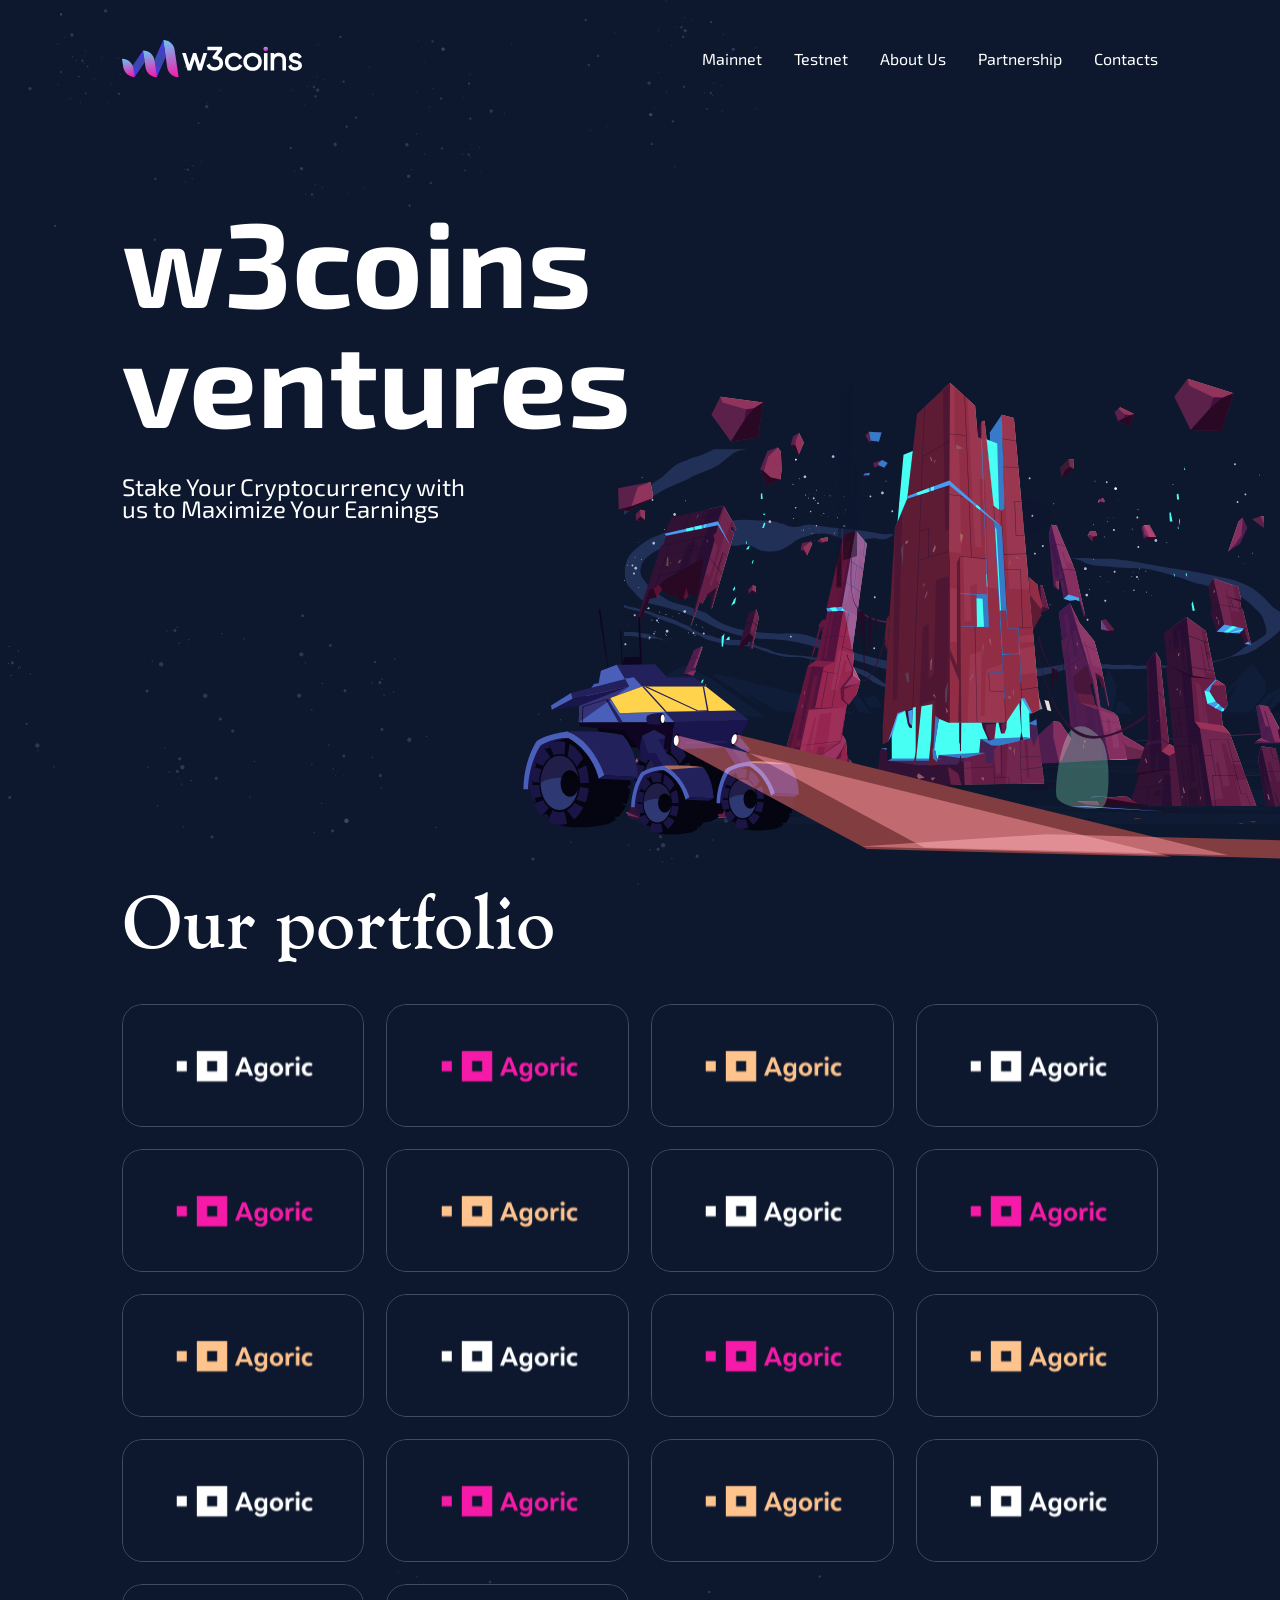
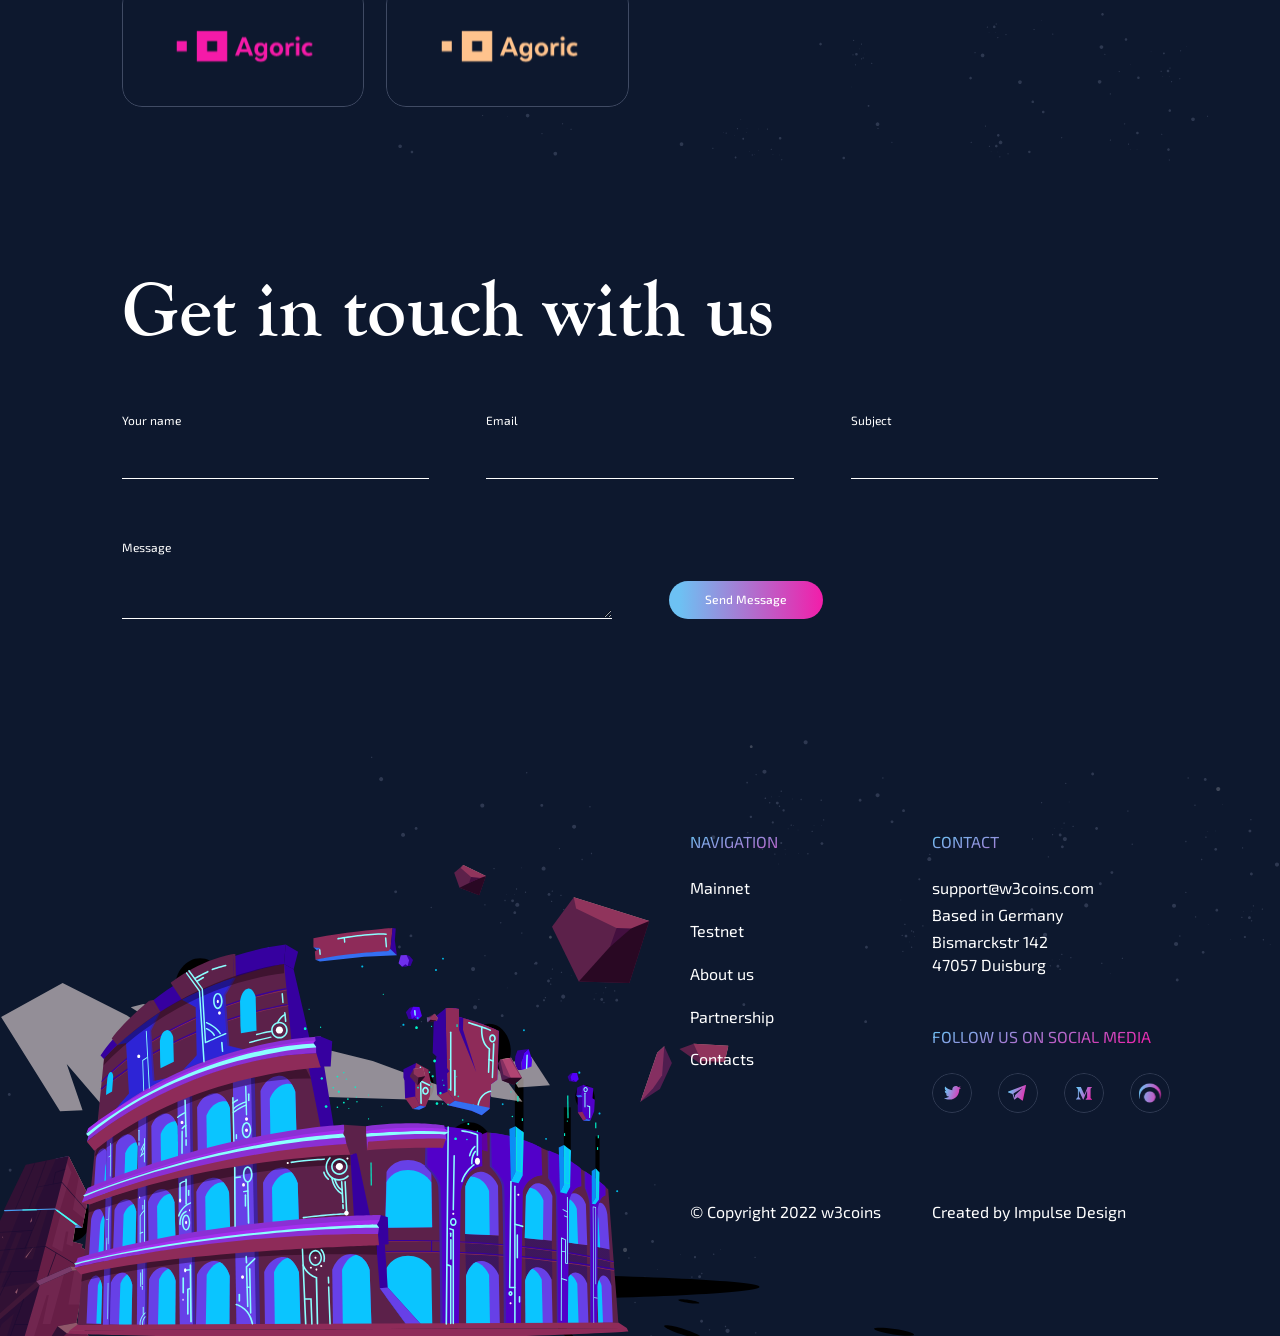
==== commit 4da37f75: "add inner" ====
--- a/index.html
+++ b/index.html
@@ -5,7 +5,7 @@
   <meta charset="UTF-8">
   <meta http-equiv="X-UA-Compatible" content="IE=edge">
   <meta name="viewport" content="width=device-width, initial-scale=1.0">
-  <title>w3Coins</title>
+  <title>w3Coins - vc</title>
 
   <link rel="stylesheet" href="css/reset.css" />
   <link rel="stylesheet" href="https://unpkg.com/swiper/swiper-bundle.min.css" />
@@ -107,7 +107,7 @@
     </div>
   </header>
 
-  <section class="banner">
+  <section class="banner _inner">
 
     <div class="stars stars__banner">
       <div class="stars__item">
@@ -562,7 +562,7 @@
 
         <div class="banner__title__container">
           <h1 class="banner__title">
-            Secure Validator
+            w3coins ventures
           </h1>
         </div>
 
@@ -575,900 +575,7 @@
     </div>
   </section>
 
-  <section class="stake">
-    <div class="_container">
-      <div class="stake__wrapper">
-        <div class="separate stake__separate">
-
-          <div class="separate-header">
-
-            <div class="separate-header__item">
-              <div class="separate__title__container">
-                <h2 class="separate__title">
-                  Stake with w3coins
-                </h2>
-              </div>
-
-              <div class="separate__subtitle _mobile">
-                <p>
-                  Non-custodial. <span></span>
-                  Secure.
-                </p>
-              </div>
-
-              <div class="separate-header__btn__container">
-                <button class="_btn separate-bullet">
-                  <span class="button__inner">
-                    Mainnet
-                  </span>
-                </button>
-
-                <button class="_btn _reverse separate-bullet">
-                  <span class="button__inner">
-                    Testnet
-                  </span>
-                </button>
-              </div>
-            </div>
-
-            <div class="separate-header__item">
-              <div class="separate__subtitle">
-                <p>
-                  Non-custodial. <span></span>
-                  Secure.
-                </p>
-              </div>
-            </div>
-          </div>
-
-          <div class="separate__main">
-            <div class="separate-slider swiper">
-              <div class="swiper-wrapper">
-
-                <div class="swiper-slide">
-                  <div class="separate-slider__item">
-                    <ul data-table class="stake-table">
-
-                      <li class="stake-table__item">
-                        <div class="stake-info">
-
-                          <div class="stake-info__header">
-                            <div class="stake-info__label">
-                              <img src="./assets/img/label-stake-info-1.png" alt="stake-1">
-                            </div>
-                            <div class="stake-info__title__container">
-                              <p class="stake-info__title">
-                                Cosmos Hub
-                              </p>
-                              <p class="stake-info__mark">
-                                ATOM
-                              </p>
-                            </div>
-                          </div>
-
-                          <div class="stake-info__main">
-                            <div class="stake-info__percent">
-                              <p>
-                                4-8%
-                              </p>
-                            </div>
-                            <div class="stake-info__description">
-                              <p>
-                                Expected reward rate
-                              </p>
-                            </div>
-                            <div class="stake-info__button__container">
-                              <a href="#" class="stake-info__button">
-                                <span class="button__inner">
-                                  Stake Now!
-                                </span>
-                              </a>
-                            </div>
-                          </div>
-                        </div>
-                      </li>
-
-                      <li class="stake-table__item">
-                        <div class="stake-info">
-
-                          <div class="stake-info__header">
-                            <div class="stake-info__label">
-                              <img src="./assets/img/label-stake-info-2.png" alt="stake-2">
-                            </div>
-                            <div class="stake-info__title__container">
-                              <p class="stake-info__title">
-                                E-Money
-                              </p>
-                              <p class="stake-info__mark">
-                                NGM
-                              </p>
-                            </div>
-                          </div>
-
-                          <div class="stake-info__main">
-                            <div class="stake-info__percent">
-                              <p>
-                                4-8%
-                              </p>
-                            </div>
-                            <div class="stake-info__description">
-                              <p>
-                                Expected reward rate
-                              </p>
-                            </div>
-                            <div class="stake-info__button__container">
-                              <a href="#" class="stake-info__button">
-                                <span class="button__inner">
-                                  Stake Now!
-                                </span>
-                              </a>
-                            </div>
-                          </div>
-                        </div>
-                      </li>
-
-                      <li class="stake-table__item">
-                        <div class="stake-info">
-
-                          <div class="stake-info__header">
-                            <div class="stake-info__label">
-                              <img src="./assets/img/label-stake-info-3.png" alt="stake-3">
-                            </div>
-                            <div class="stake-info__title__container">
-                              <p class="stake-info__title">
-                                Kava
-                              </p>
-                              <p class="stake-info__mark">
-                                KAVA
-                              </p>
-                            </div>
-                          </div>
-
-                          <div class="stake-info__main">
-                            <div class="stake-info__percent">
-                              <p>
-                                4-8%
-                              </p>
-                            </div>
-                            <div class="stake-info__description">
-                              <p>
-                                Expected reward rate
-                              </p>
-                            </div>
-                            <div class="stake-info__button__container">
-                              <a href="#" class="stake-info__button">
-                                <span class="button__inner">
-                                  Stake Now!
-                                </span>
-                              </a>
-                            </div>
-                          </div>
-                        </div>
-                      </li>
-
-                      <li class="stake-table__item">
-                        <div class="stake-info">
-
-                          <div class="stake-info__header">
-                            <div class="stake-info__label">
-                              <img src="./assets/img/label-stake-info-1.png" alt="stake-1">
-                            </div>
-                            <div class="stake-info__title__container">
-                              <p class="stake-info__title">
-                                Cosmos Hub
-                              </p>
-                              <p class="stake-info__mark">
-                                ATOM
-                              </p>
-                            </div>
-                          </div>
-
-                          <div class="stake-info__main">
-                            <div class="stake-info__percent">
-                              <p>
-                                4-8%
-                              </p>
-                            </div>
-                            <div class="stake-info__description">
-                              <p>
-                                Expected reward rate
-                              </p>
-                            </div>
-                            <div class="stake-info__button__container">
-                              <a href="#" class="stake-info__button">
-                                <span class="button__inner">
-                                  Stake Now!
-                                </span>
-                              </a>
-                            </div>
-                          </div>
-                        </div>
-                      </li>
-
-                      <li class="stake-table__item">
-                        <div class="stake-info">
-
-                          <div class="stake-info__header">
-                            <div class="stake-info__label">
-                              <img src="./assets/img/label-stake-info-2.png" alt="stake-2">
-                            </div>
-                            <div class="stake-info__title__container">
-                              <p class="stake-info__title">
-                                E-Money
-                              </p>
-                              <p class="stake-info__mark">
-                                NGM
-                              </p>
-                            </div>
-                          </div>
-
-                          <div class="stake-info__main">
-                            <div class="stake-info__percent">
-                              <p>
-                                4-8%
-                              </p>
-                            </div>
-                            <div class="stake-info__description">
-                              <p>
-                                Expected reward rate
-                              </p>
-                            </div>
-                            <div class="stake-info__button__container">
-                              <a href="#" class="stake-info__button">
-                                <span class="button__inner">
-                                  Stake Now!
-                                </span>
-                              </a>
-                            </div>
-                          </div>
-                        </div>
-                      </li>
-
-                      <li class="stake-table__item">
-                        <div class="stake-info">
-
-                          <div class="stake-info__header">
-                            <div class="stake-info__label">
-                              <img src="./assets/img/label-stake-info-3.png" alt="stake-3">
-                            </div>
-                            <div class="stake-info__title__container">
-                              <p class="stake-info__title">
-                                Kava
-                              </p>
-                              <p class="stake-info__mark">
-                                KAVA
-                              </p>
-                            </div>
-                          </div>
-
-                          <div class="stake-info__main">
-                            <div class="stake-info__percent">
-                              <p>
-                                4-8%
-                              </p>
-                            </div>
-                            <div class="stake-info__description">
-                              <p>
-                                Expected reward rate
-                              </p>
-                            </div>
-                            <div class="stake-info__button__container">
-                              <a href="#" class="stake-info__button">
-                                <span class="button__inner">
-                                  Stake Now!
-                                </span>
-                              </a>
-                            </div>
-                          </div>
-                        </div>
-                      </li>
-
-                      <li class="stake-table__item">
-                        <div class="stake-info">
-
-                          <div class="stake-info__header">
-                            <div class="stake-info__label">
-                              <img src="./assets/img/label-stake-info-1.png" alt="stake-1">
-                            </div>
-                            <div class="stake-info__title__container">
-                              <p class="stake-info__title">
-                                Cosmos Hub
-                              </p>
-                              <p class="stake-info__mark">
-                                ATOM
-                              </p>
-                            </div>
-                          </div>
-
-                          <div class="stake-info__main">
-                            <div class="stake-info__percent">
-                              <p>
-                                4-8%
-                              </p>
-                            </div>
-                            <div class="stake-info__description">
-                              <p>
-                                Expected reward rate
-                              </p>
-                            </div>
-                            <div class="stake-info__button__container">
-                              <a href="#" class="stake-info__button">
-                                <span class="button__inner">
-                                  Stake Now!
-                                </span>
-                              </a>
-                            </div>
-                          </div>
-                        </div>
-                      </li>
-
-                      <li class="stake-table__item">
-                        <div class="stake-info">
-
-                          <div class="stake-info__header">
-                            <div class="stake-info__label">
-                              <img src="./assets/img/label-stake-info-2.png" alt="stake-2">
-                            </div>
-                            <div class="stake-info__title__container">
-                              <p class="stake-info__title">
-                                E-Money
-                              </p>
-                              <p class="stake-info__mark">
-                                NGM
-                              </p>
-                            </div>
-                          </div>
-
-                          <div class="stake-info__main">
-                            <div class="stake-info__percent">
-                              <p>
-                                4-8%
-                              </p>
-                            </div>
-                            <div class="stake-info__description">
-                              <p>
-                                Expected reward rate
-                              </p>
-                            </div>
-                            <div class="stake-info__button__container">
-                              <a href="#" class="stake-info__button">
-                                <span class="button__inner">
-                                  Stake Now!
-                                </span>
-                              </a>
-                            </div>
-                          </div>
-                        </div>
-                      </li>
-
-                      <li class="stake-table__item">
-                        <div class="stake-info">
-
-                          <div class="stake-info__header">
-                            <div class="stake-info__label">
-                              <img src="./assets/img/label-stake-info-3.png" alt="stake-3">
-                            </div>
-                            <div class="stake-info__title__container">
-                              <p class="stake-info__title">
-                                Kava
-                              </p>
-                              <p class="stake-info__mark">
-                                KAVA
-                              </p>
-                            </div>
-                          </div>
-
-                          <div class="stake-info__main">
-                            <div class="stake-info__percent">
-                              <p>
-                                4-8%
-                              </p>
-                            </div>
-                            <div class="stake-info__description">
-                              <p>
-                                Expected reward rate
-                              </p>
-                            </div>
-                            <div class="stake-info__button__container">
-                              <a href="#" class="stake-info__button">
-                                <span class="button__inner">
-                                  Stake Now!
-                                </span>
-                              </a>
-                            </div>
-                          </div>
-                        </div>
-                      </li>
-                    </ul>
-                  </div>
-                </div>
-
-                <div class="swiper-slide">
-                  <div class="separate-slider__item">
-                    <ul data-table class="stake-table">
-
-                      <li class="stake-table__item">
-                        <div class="stake-info">
-
-                          <div class="stake-info__header">
-                            <div class="stake-info__label">
-                              <img src="./assets/img/label-stake-info-2.png" alt="stake-1">
-                            </div>
-                            <div class="stake-info__title__container">
-                              <p class="stake-info__title">
-                                Cosmos Hub
-                              </p>
-                              <p class="stake-info__mark">
-                                ATOM
-                              </p>
-                            </div>
-                          </div>
-
-                          <div class="stake-info__main">
-                            <div class="stake-info__percent">
-                              <p>
-                                4-8%
-                              </p>
-                            </div>
-                            <div class="stake-info__description">
-                              <p>
-                                Expected reward rate
-                              </p>
-                            </div>
-                            <div class="stake-info__button__container">
-                              <a href="#" class="stake-info__button">
-                                <span class="button__inner">
-                                  Stake Now!
-                                </span>
-                              </a>
-                            </div>
-                          </div>
-                        </div>
-                      </li>
-
-                      <li class="stake-table__item">
-                        <div class="stake-info">
-
-                          <div class="stake-info__header">
-                            <div class="stake-info__label">
-                              <img src="./assets/img/label-stake-info-2.png" alt="stake-2">
-                            </div>
-                            <div class="stake-info__title__container">
-                              <p class="stake-info__title">
-                                E-Money
-                              </p>
-                              <p class="stake-info__mark">
-                                NGM
-                              </p>
-                            </div>
-                          </div>
-
-                          <div class="stake-info__main">
-                            <div class="stake-info__percent">
-                              <p>
-                                4-8%
-                              </p>
-                            </div>
-                            <div class="stake-info__description">
-                              <p>
-                                Expected reward rate
-                              </p>
-                            </div>
-                            <div class="stake-info__button__container">
-                              <a href="#" class="stake-info__button">
-                                <span class="button__inner">
-                                  Stake Now!
-                                </span>
-                              </a>
-                            </div>
-                          </div>
-                        </div>
-                      </li>
-
-                      <li class="stake-table__item">
-                        <div class="stake-info">
-
-                          <div class="stake-info__header">
-                            <div class="stake-info__label">
-                              <img src="./assets/img/label-stake-info-3.png" alt="stake-3">
-                            </div>
-                            <div class="stake-info__title__container">
-                              <p class="stake-info__title">
-                                Kava
-                              </p>
-                              <p class="stake-info__mark">
-                                KAVA
-                              </p>
-                            </div>
-                          </div>
-
-                          <div class="stake-info__main">
-                            <div class="stake-info__percent">
-                              <p>
-                                4-8%
-                              </p>
-                            </div>
-                            <div class="stake-info__description">
-                              <p>
-                                Expected reward rate
-                              </p>
-                            </div>
-                            <div class="stake-info__button__container">
-                              <a href="#" class="stake-info__button">
-                                <span class="button__inner">
-                                  Stake Now!
-                                </span>
-                              </a>
-                            </div>
-                          </div>
-                        </div>
-                      </li>
-
-                      <li class="stake-table__item">
-                        <div class="stake-info">
-
-                          <div class="stake-info__header">
-                            <div class="stake-info__label">
-                              <img src="./assets/img/label-stake-info-1.png" alt="stake-1">
-                            </div>
-                            <div class="stake-info__title__container">
-                              <p class="stake-info__title">
-                                Cosmos Hub
-                              </p>
-                              <p class="stake-info__mark">
-                                ATOM
-                              </p>
-                            </div>
-                          </div>
-
-                          <div class="stake-info__main">
-                            <div class="stake-info__percent">
-                              <p>
-                                4-8%
-                              </p>
-                            </div>
-                            <div class="stake-info__description">
-                              <p>
-                                Expected reward rate
-                              </p>
-                            </div>
-                            <div class="stake-info__button__container">
-                              <a href="#" class="stake-info__button">
-                                <span class="button__inner">
-                                  Stake Now!
-                                </span>
-                              </a>
-                            </div>
-                          </div>
-                        </div>
-                      </li>
-
-                      <li class="stake-table__item">
-                        <div class="stake-info">
-
-                          <div class="stake-info__header">
-                            <div class="stake-info__label">
-                              <img src="./assets/img/label-stake-info-2.png" alt="stake-2">
-                            </div>
-                            <div class="stake-info__title__container">
-                              <p class="stake-info__title">
-                                E-Money
-                              </p>
-                              <p class="stake-info__mark">
-                                NGM
-                              </p>
-                            </div>
-                          </div>
-
-                          <div class="stake-info__main">
-                            <div class="stake-info__percent">
-                              <p>
-                                4-8%
-                              </p>
-                            </div>
-                            <div class="stake-info__description">
-                              <p>
-                                Expected reward rate
-                              </p>
-                            </div>
-                            <div class="stake-info__button__container">
-                              <a href="#" class="stake-info__button">
-                                <span class="button__inner">
-                                  Stake Now!
-                                </span>
-                              </a>
-                            </div>
-                          </div>
-                        </div>
-                      </li>
-
-                      <li class="stake-table__item">
-                        <div class="stake-info">
-
-                          <div class="stake-info__header">
-                            <div class="stake-info__label">
-                              <img src="./assets/img/label-stake-info-3.png" alt="stake-3">
-                            </div>
-                            <div class="stake-info__title__container">
-                              <p class="stake-info__title">
-                                Kava
-                              </p>
-                              <p class="stake-info__mark">
-                                KAVA
-                              </p>
-                            </div>
-                          </div>
-
-                          <div class="stake-info__main">
-                            <div class="stake-info__percent">
-                              <p>
-                                4-8%
-                              </p>
-                            </div>
-                            <div class="stake-info__description">
-                              <p>
-                                Expected reward rate
-                              </p>
-                            </div>
-                            <div class="stake-info__button__container">
-                              <a href="#" class="stake-info__button">
-                                <span class="button__inner">
-                                  Stake Now!
-                                </span>
-                              </a>
-                            </div>
-                          </div>
-                        </div>
-                      </li>
-
-                      <li class="stake-table__item">
-                        <div class="stake-info">
-
-                          <div class="stake-info__header">
-                            <div class="stake-info__label">
-                              <img src="./assets/img/label-stake-info-1.png" alt="stake-1">
-                            </div>
-                            <div class="stake-info__title__container">
-                              <p class="stake-info__title">
-                                Cosmos Hub
-                              </p>
-                              <p class="stake-info__mark">
-                                ATOM
-                              </p>
-                            </div>
-                          </div>
-
-                          <div class="stake-info__main">
-                            <div class="stake-info__percent">
-                              <p>
-                                4-8%
-                              </p>
-                            </div>
-                            <div class="stake-info__description">
-                              <p>
-                                Expected reward rate
-                              </p>
-                            </div>
-                            <div class="stake-info__button__container">
-                              <a href="#" class="stake-info__button">
-                                <span class="button__inner">
-                                  Stake Now!
-                                </span>
-                              </a>
-                            </div>
-                          </div>
-                        </div>
-                      </li>
-
-                      <li class="stake-table__item">
-                        <div class="stake-info">
-
-                          <div class="stake-info__header">
-                            <div class="stake-info__label">
-                              <img src="./assets/img/label-stake-info-2.png" alt="stake-2">
-                            </div>
-                            <div class="stake-info__title__container">
-                              <p class="stake-info__title">
-                                E-Money
-                              </p>
-                              <p class="stake-info__mark">
-                                NGM
-                              </p>
-                            </div>
-                          </div>
-
-                          <div class="stake-info__main">
-                            <div class="stake-info__percent">
-                              <p>
-                                4-8%
-                              </p>
-                            </div>
-                            <div class="stake-info__description">
-                              <p>
-                                Expected reward rate
-                              </p>
-                            </div>
-                            <div class="stake-info__button__container">
-                              <a href="#" class="stake-info__button">
-                                <span class="button__inner">
-                                  Stake Now!
-                                </span>
-                              </a>
-                            </div>
-                          </div>
-                        </div>
-                      </li>
-
-                      <li class="stake-table__item">
-                        <div class="stake-info">
-
-                          <div class="stake-info__header">
-                            <div class="stake-info__label">
-                              <img src="./assets/img/label-stake-info-3.png" alt="stake-3">
-                            </div>
-                            <div class="stake-info__title__container">
-                              <p class="stake-info__title">
-                                Kava
-                              </p>
-                              <p class="stake-info__mark">
-                                KAVA
-                              </p>
-                            </div>
-                          </div>
-
-                          <div class="stake-info__main">
-                            <div class="stake-info__percent">
-                              <p>
-                                4-8%
-                              </p>
-                            </div>
-                            <div class="stake-info__description">
-                              <p>
-                                Expected reward rate
-                              </p>
-                            </div>
-                            <div class="stake-info__button__container">
-                              <a href="#" class="stake-info__button">
-                                <span class="button__inner">
-                                  Stake Now!
-                                </span>
-                              </a>
-                            </div>
-                          </div>
-                        </div>
-                      </li>
-                    </ul>
-                  </div>
-                </div>
-              </div>
-            </div>
-          </div>
-
-        </div>
-      </div>
-    </div>
-  </section>
-
-  <section class="about">
-    <div class="stars stars__about">
-      <div class="stars__item">
-        <img src="./assets/img/stars/stars-about-1.svg" alt="stars" aria-hidden="true">
-      </div>
-    </div>
-
-    <div class="_container about__container">
-      <div class="about__wrapper">
-
-        <div class="about__header">
-          <div class="about__title__container">
-            <h2 class="about__title">
-              About w3coins
-            </h2>
-          </div>
-          <div class="about__subtitle">
-            <p>
-              w3coins high availability infrastructure with 24/7/365 devops support:
-            </p>
-          </div>
-        </div>
-
-        <div class="about__main">
-          <ul class="about-list">
-
-            <li class="about-list__item">
-              <div class="about-list-label">
-                <div class="about-list-label__inner">
-                  <!-- <img src="./assets/img/label-check.svg" alt="check"> -->
-                </div>
-              </div>
-              <div class="about-list__description">
-                <p>
-                  We perfrom extensive due diligence before adding a new network. If an ecosystem stagnates for an
-                  extended time or drastically underperforms, we will decommission our nodes on given network.
-                </p>
-              </div>
-            </li>
-
-            <li class="about-list__item">
-              <div class="about-list-label">
-                <div class="about-list-label__inner">
-                  <!-- <img src="./assets/img/label-check.svg" alt="check"> -->
-                </div>
-              </div>
-              <div class="about-list__description">
-                <p>
-                  We mainly use high-performance server hardware with error-correcting memory and guaranteed power and
-                  data redundancy.
-                </p>
-              </div>
-            </li>
-
-            <li class="about-list__item">
-              <div class="about-list-label">
-                <div class="about-list-label__inner">
-                  <!-- <img src="./assets/img/label-check.svg" alt="check"> -->
-                </div>
-              </div>
-              <div class="about-list__description">
-                <p>
-                  Our equipment is located in the largest data centers in Europe, at the most reliable providers.
-                </p>
-              </div>
-            </li>
-
-            <li class="about-list__item">
-              <div class="about-list-label">
-                <div class="about-list-label__inner">
-                  <!-- <img src="./assets/img/label-check.svg" alt="check"> -->
-                </div>
-              </div>
-              <div class="about-list__description">
-                <p>
-                  We monitor our servers 24/7 and have alerting systems in place when something goes unexpected.
-                </p>
-              </div>
-            </li>
-
-            <li class="about-list__item">
-              <div class="about-list-label">
-                <div class="about-list-label__inner">
-                  <!-- <img src="./assets/img/label-check.svg" alt="check"> -->
-                </div>
-              </div>
-              <div class="about-list__description">
-                <p>
-                  w3coins offers 100% soft slash protection. In the rare case of a potential soft slash, delegators will
-                  be fully refunded
-                  for the slash amount.
-                </p>
-              </div>
-            </li>
-
-            <li class="about-list__item">
-              <div class="about-list-label">
-                <div class="about-list-label__inner">
-                  <!-- <img src="./assets/img/label-check.svg" alt="check"> -->
-                </div>
-              </div>
-              <div class="about-list__description">
-                <p>
-                  Are you ready to earn a return for HODLing? Delegate to our nodes now and start earning right away!
-                </p>
-              </div>
-            </li>
-          </ul>
-        </div>
-      </div>
-
-      <div class="about-bg">
-        <div class="about-bg__main">
-          <img src="./assets/img/img-about-bg.svg" alt="about">
-        </div>
-      </div>
-    </div>
-  </section>
-
-  <section class="partners">
+  <section class="partners _inner">
     <div class="stars stars__partners">
       <div class="stars__item">
         <img src="./assets/img/stars/stars-partners-1.svg" alt="stars" aria-hidden="true">
@@ -1480,13 +587,57 @@
         <div class="partners__header">
           <div class="partners__title__container">
             <h2 class="partners__title">
-              Partners that we truly trust:
+              Our portfolio
             </h2>
           </div>
         </div>
 
         <div class="partners__main">
           <ul class="partners-list">
+
+            <li>
+              <a href="#" class="partners-list__item">
+                <span class="partners-list__label">
+                  <img src="./assets/img/label-parthners-1.svg" alt="parthners-1">
+                </span>
+              </a>
+            </li>
+            <li>
+              <a href="#" class="partners-list__item">
+                <span class="partners-list__label">
+                  <img src="./assets/img/label-parthners-2.svg" alt="parthners-2">
+                </span>
+              </a>
+            </li>
+            <li>
+              <a href="#" class="partners-list__item">
+                <span class="partners-list__label">
+                  <img src="./assets/img/label-parthners-3.svg" alt="parthners-3">
+                </span>
+              </a>
+            </li>
+
+            <li>
+              <a href="#" class="partners-list__item">
+                <span class="partners-list__label">
+                  <img src="./assets/img/label-parthners-1.svg" alt="parthners-1">
+                </span>
+              </a>
+            </li>
+            <li>
+              <a href="#" class="partners-list__item">
+                <span class="partners-list__label">
+                  <img src="./assets/img/label-parthners-2.svg" alt="parthners-2">
+                </span>
+              </a>
+            </li>
+            <li>
+              <a href="#" class="partners-list__item">
+                <span class="partners-list__label">
+                  <img src="./assets/img/label-parthners-3.svg" alt="parthners-3">
+                </span>
+              </a>
+            </li>
 
             <li>
               <a href="#" class="partners-list__item">
--- a/css/styles.css
+++ b/css/styles.css
@@ -974,13 +974,11 @@
 }
 .stars__item:nth-child(1) svg,
 .stars__item:nth-child(1) img {
-  animation-direction: reverse;
   -webkit-animation-duration: 60s;
           animation-duration: 60s;
 }
 .stars__item:nth-child(2) svg,
 .stars__item:nth-child(2) img {
-  animation-direction: reverse;
   -webkit-animation-duration: 60s;
           animation-duration: 60s;
 }
@@ -1001,11 +999,13 @@
 }
 .stars__item:nth-child(6) svg,
 .stars__item:nth-child(6) img {
+  animation-direction: reverse;
   -webkit-animation-duration: 60s;
           animation-duration: 60s;
 }
 .stars__item:nth-child(7) svg,
 .stars__item:nth-child(7) img {
+  animation-direction: reverse;
   -webkit-animation-duration: 60s;
           animation-duration: 60s;
 }
@@ -1276,14 +1276,8 @@
   height: auto;
 }
 .banner-img__rover svg #light > * {
-  -webkit-transition: opacity 0.3s ease;
-  transition: opacity 0.3s ease;
   opacity: 0;
 }
-.banner:hover .banner-img__rover svg #light > * {
-  opacity: 1;
-}
-
 .banner__container {
   position: relative;
   z-index: 2;
@@ -1351,6 +1345,10 @@
     font-size: 3.25rem;
   }
 }
+.banner._inner .banner__title {
+  font-family: "Exo 2", sans-serif;
+}
+
 @media (min-width: 900px) {
   .banner__subtitle {
     max-width: 58.823%;
@@ -2124,6 +2122,24 @@
     padding-bottom: 1.5rem;
   }
 }
+@media (min-width: 1200px) {
+  .partners._inner {
+    margin-top: 6.875rem;
+    padding-bottom: 3.375rem;
+  }
+}
+@media (min-width: 900px) and (max-width: 1199px) {
+  .partners._inner {
+    margin-top: 5rem;
+    padding-bottom: 3.375rem;
+  }
+}
+@media (max-width: 899px) {
+  .partners._inner {
+    margin-top: 2rem;
+    padding-bottom: 1.5rem;
+  }
+}
 .partners__container {
   position: relative;
   z-index: 1;
@@ -2164,6 +2180,11 @@
     font-size: 2.25rem;
   }
 }
+.partners._inner .partners__title {
+  /*font-family: $font-family;
+  font-weight: 400;*/
+}
+
 .partners__main {
   width: 100%;
 }
